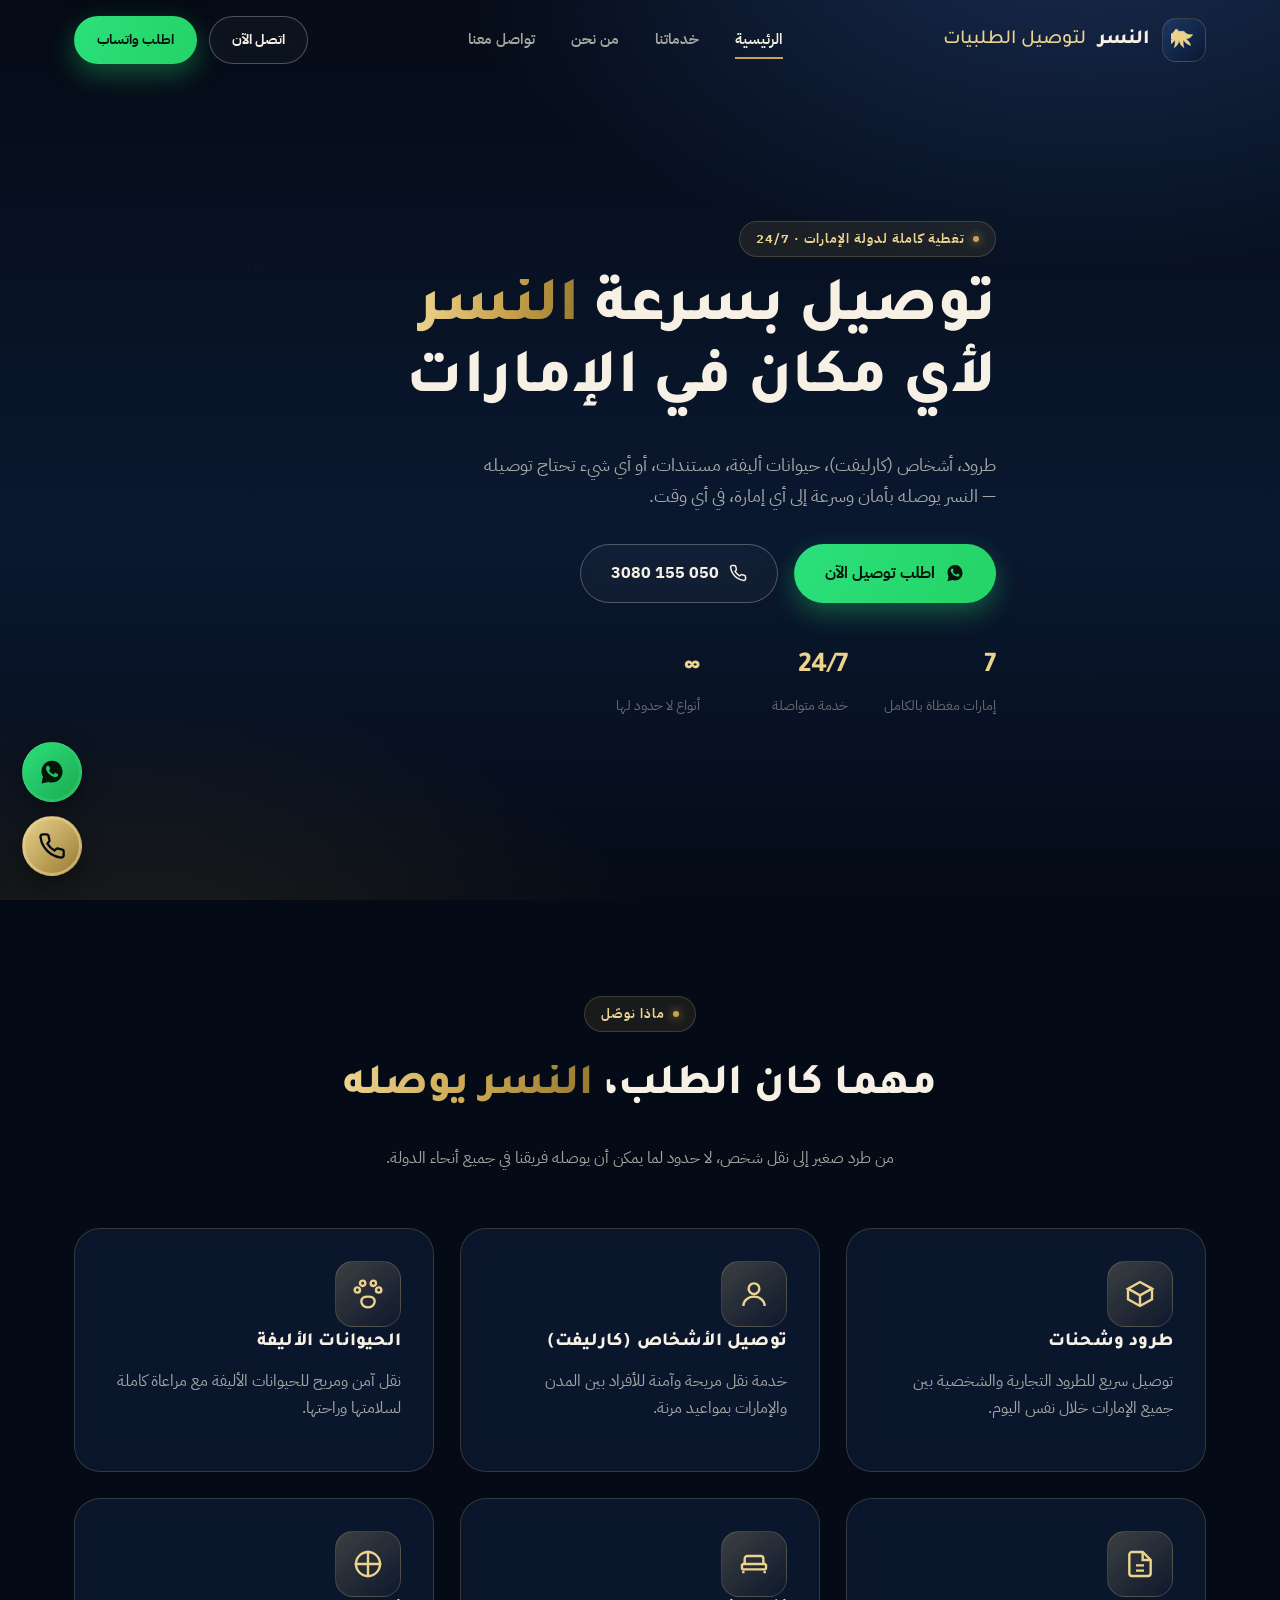
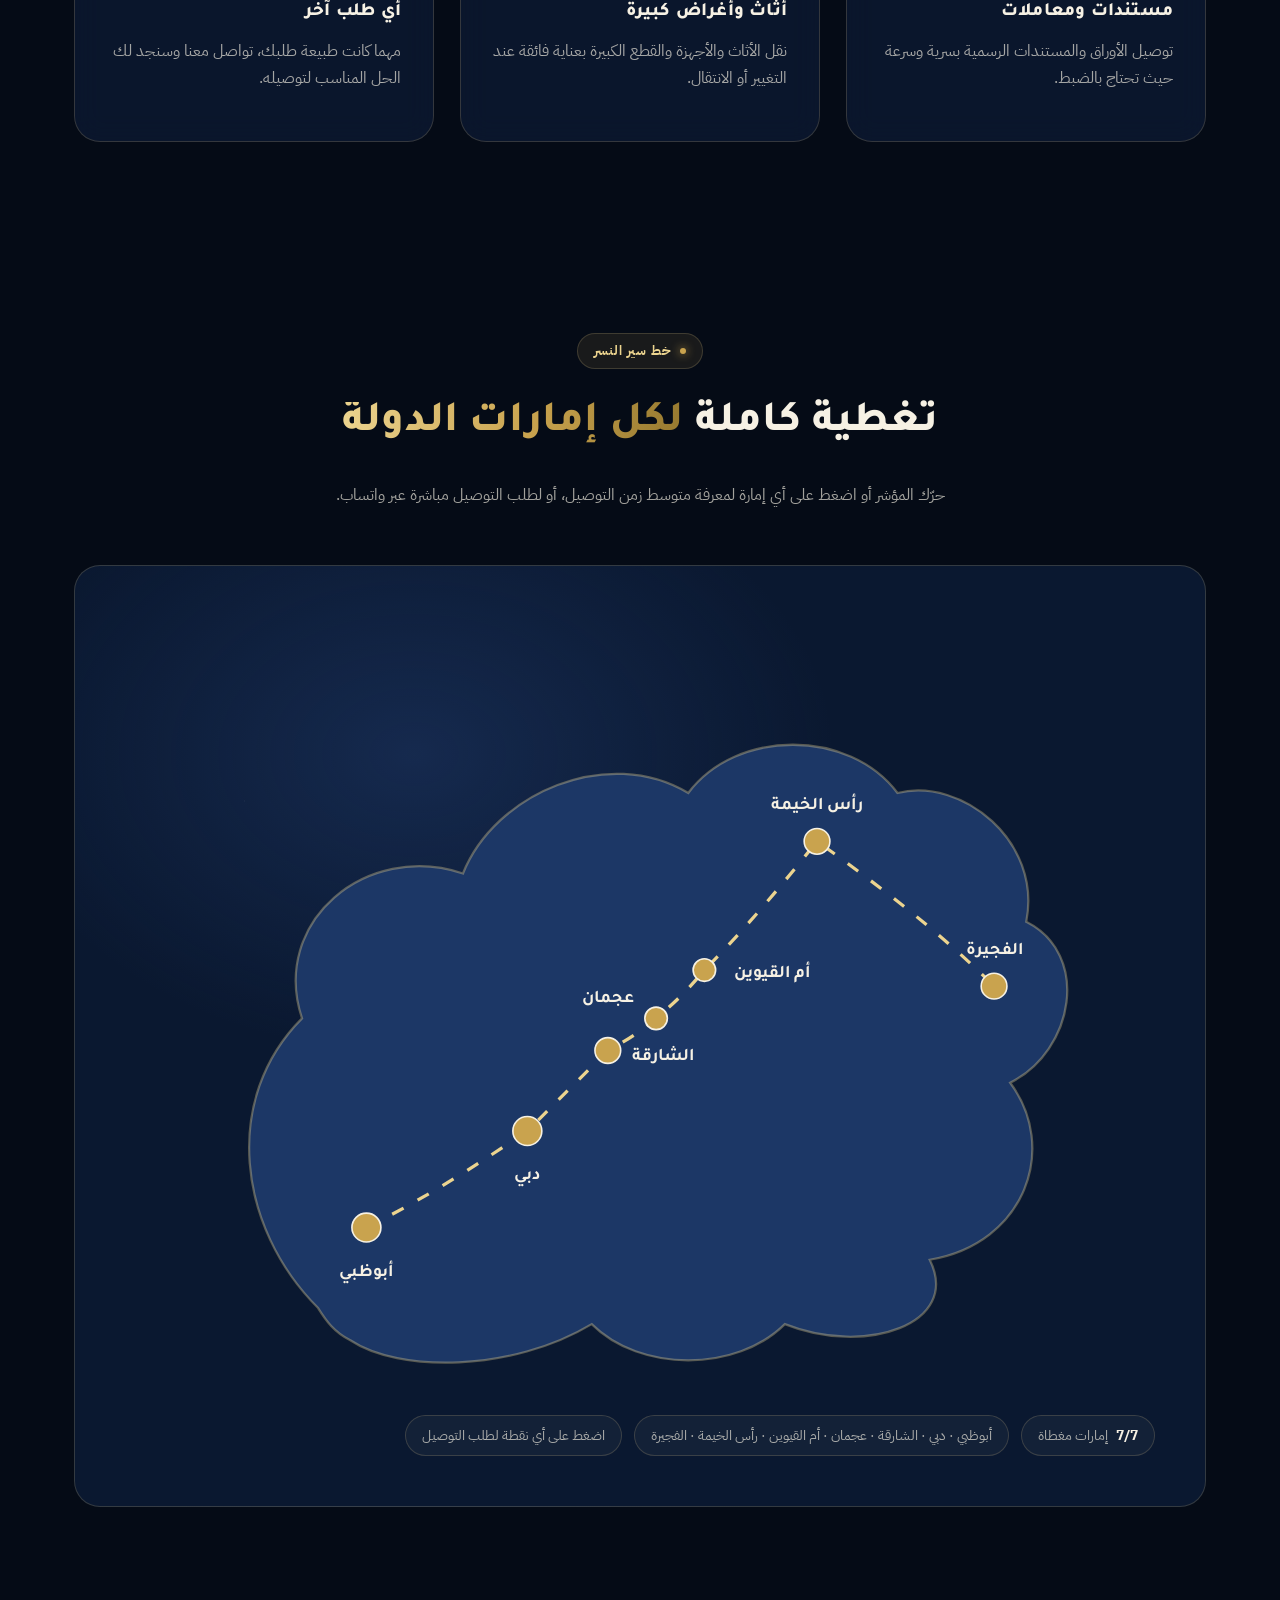
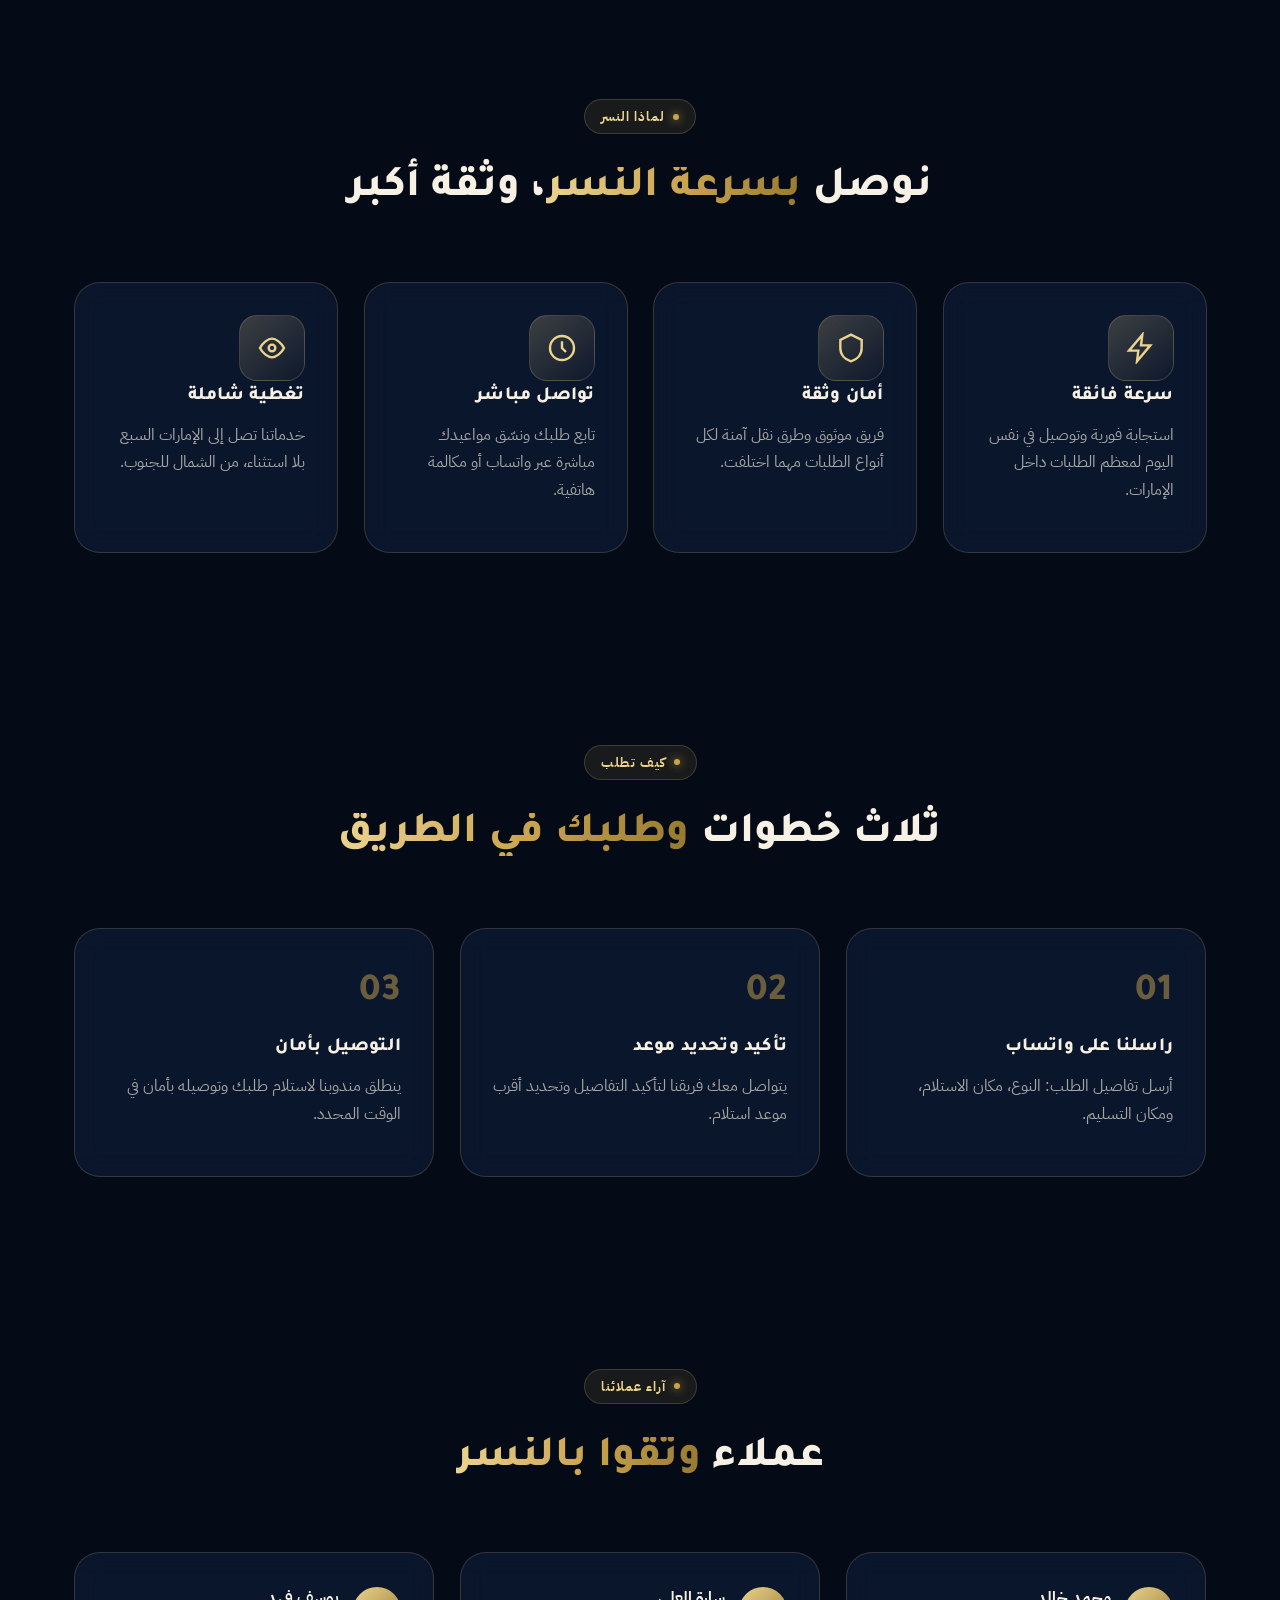
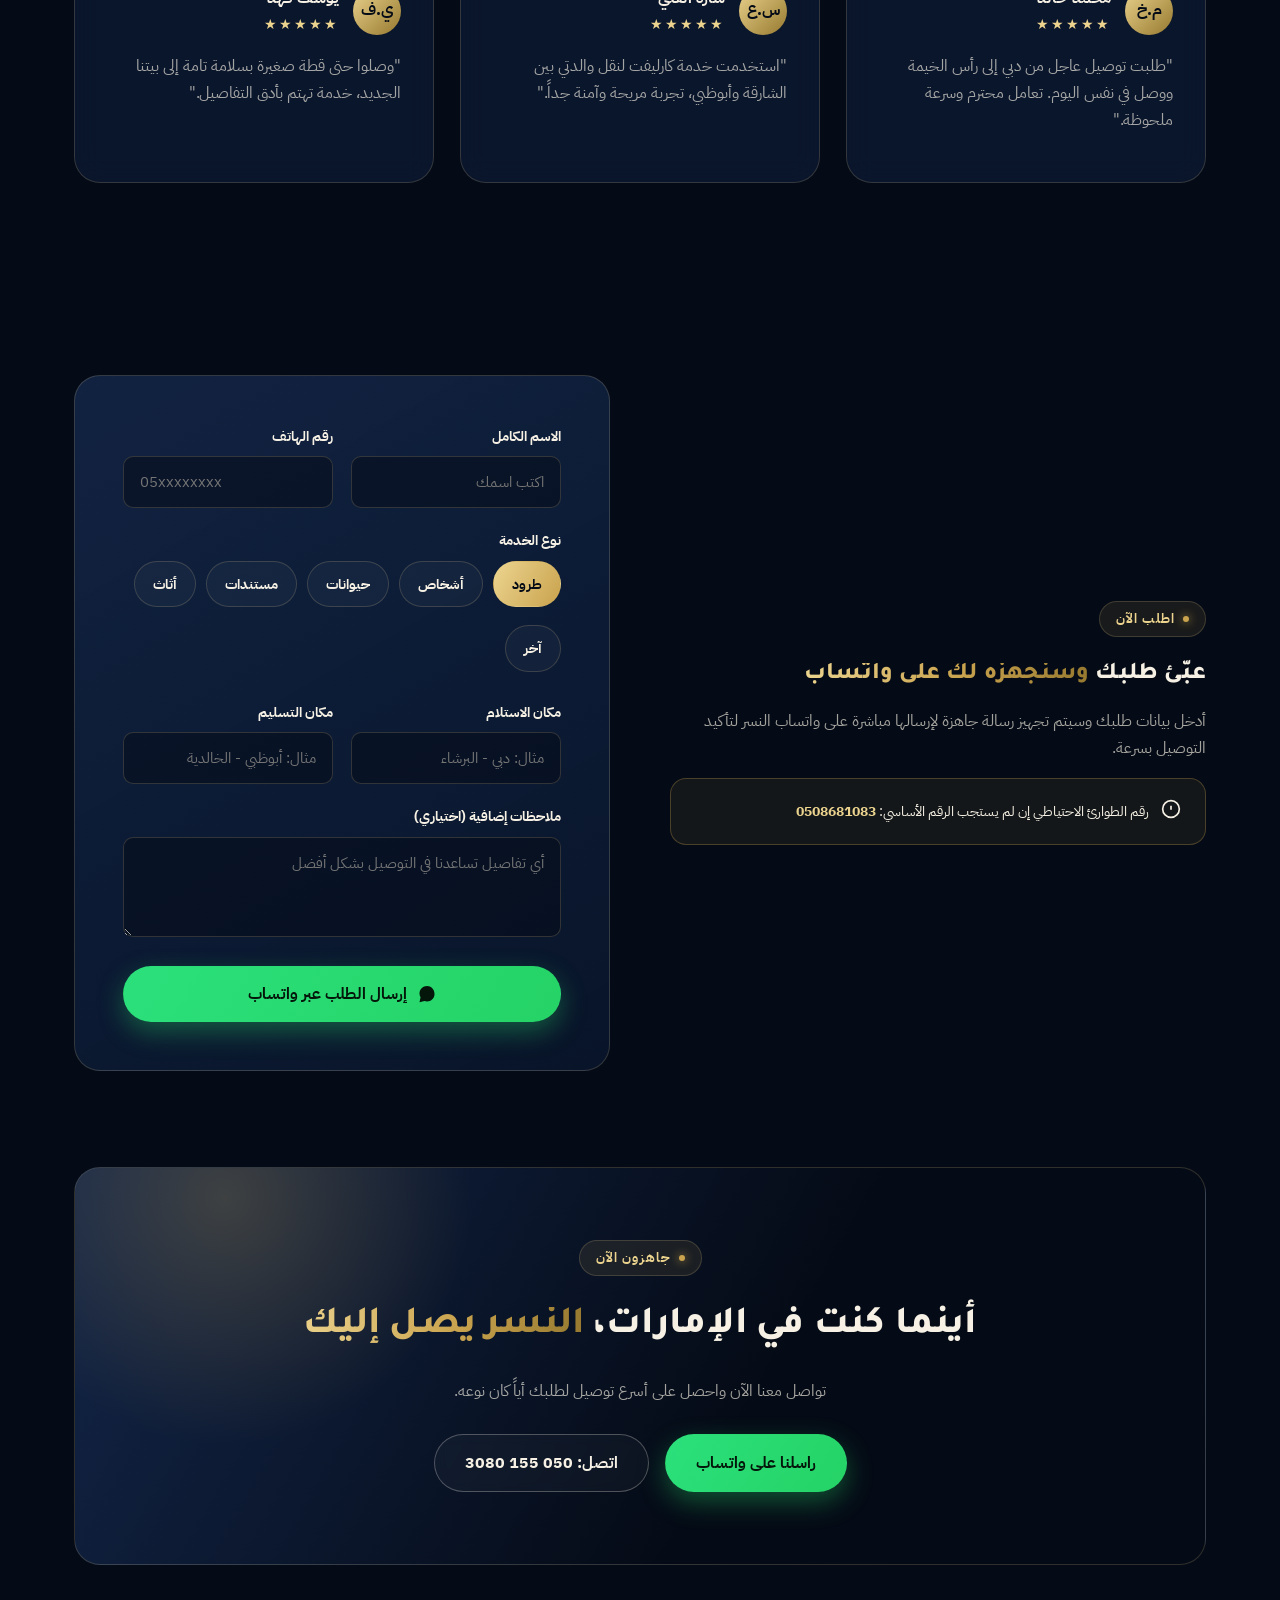
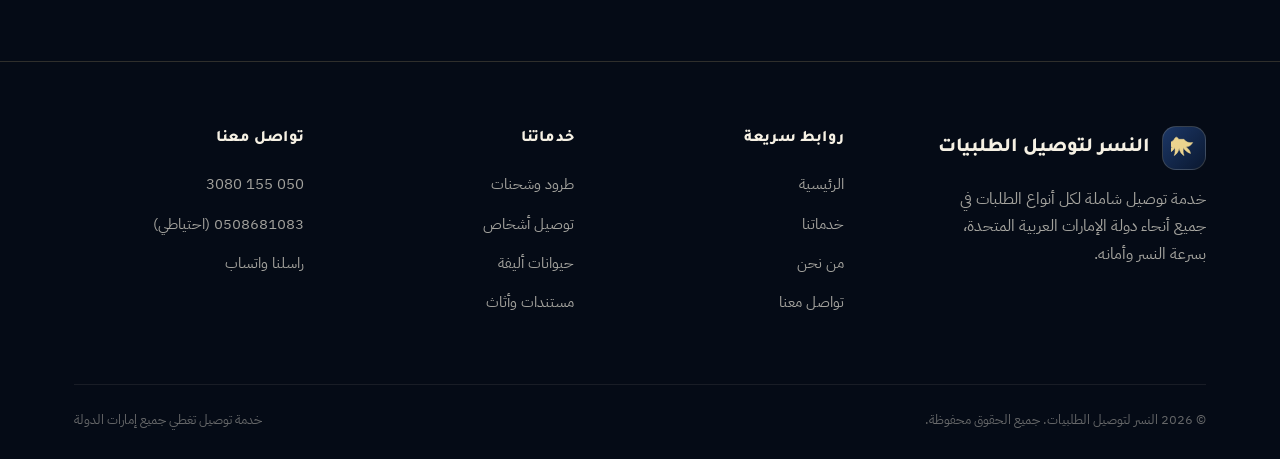
==== index.html @ 075ccb28 "asd" ====
<!doctype html>
<html lang="ar" dir="rtl">
  <head>
    <meta charset="UTF-8" />
    <meta name="viewport" content="width=device-width, initial-scale=1.0" />
    <title>النسر لتوصيل الطلبيات | توصيل سريع في جميع أنحاء الإمارات</title>
    <link rel="icon" type="image/png" href="/images/logo.png" />
    <meta
      name="description"
      content="النسر لتوصيل الطلبيات — خدمة كارليفت وتوصيل طرود وأشخاص وحيوانات في جميع أنحاء دولة الإمارات العربية المتحدة، على مدار الساعة."
    />
    <link rel="preconnect" href="https://fonts.googleapis.com" />
    <link
      href="https://fonts.googleapis.com/css2?family=Tajawal:wght@400;500;700;800;900&family=IBM+Plex+Sans+Arabic:wght@400;500;600;700&display=swap"
      rel="stylesheet"
    />
    <link rel="stylesheet" href="style.css" />
  </head>
  <body>
    <!-- ============ HEADER ============ -->
    <header class="site-header">
      <div class="container nav-inner">
        <a href="index.html" class="brand">
          <span class="brand-mark">
            <svg viewBox="0 0 48 48" fill="none">
              <path
                d="M24 8c3 5 9 7 16 6-3 6-9 8-13 8 4 2 8 6 9 12-6-2-11-6-13-11-1 5-1 10 1 15-5-3-8-8-9-14-1 6-4 11-9 14 2-5 2-10 1-15-2 5-7 9-13 11 1-6 5-10 9-12-4 0-10-2-13-8 7 1 13-1 16-6 1-2 2-4 4-4s3 2 4 4Z"
                fill="url(#eg)"
                stroke="#ecd48f"
                stroke-width="1"
              />
              <defs>
                <linearGradient id="eg" x1="0" y1="0" x2="48" y2="48">
                  <stop offset="0" stop-color="#ecd48f" />
                  <stop offset="1" stop-color="#96792f" />
                </linearGradient>
              </defs>
            </svg>
          </span>
          النسر
          <span style="color: var(--gold-300); font-weight: 500"
            >لتوصيل الطلبيات</span
          >
        </a>
        <nav class="nav-links">
          <a href="index.html" class="active">الرئيسية</a>
          <a href="services.html">خدماتنا</a>
          <a href="about.html">من نحن</a>
          <a href="contact.html">تواصل معنا</a>
        </nav>
        <div class="nav-cta">
          <a class="btn btn-outline" href="tel:0501553080">اتصل الآن</a>
          <a
            class="btn btn-whatsapp"
            href="#"
            onclick="
              NESR_openWhatsApp(
                NESR_PRIMARY_PHONE,
                'مرحباً، أريد طلب خدمة توصيل من النسر.',
              );
              return false;
            "
            >اطلب واتساب</a
          >
        </div>
        <button class="burger" aria-label="القائمة">
          <span></span><span></span><span></span>
        </button>
      </div>
    </header>

    <div class="mobile-menu">
      <a href="index.html">الرئيسية</a>
      <a href="services.html">خدماتنا</a>
      <a href="about.html">من نحن</a>
      <a href="contact.html">تواصل معنا</a>
      <a class="btn btn-gold" href="tel:0501553080">اتصل الآن: 050 155 3080</a>
    </div>

    <!-- ============ HERO ============ -->
    <section class="hero">
      <div class="container hero-grid">
        <div class="hero-copy">
          <span class="eyebrow">تغطية كاملة لدولة الإمارات · 24/7</span>
          <h1>
            توصيل بسرعة <span class="gold-text">النسر</span><br />لأي مكان في
            الإمارات
          </h1>
          <p class="lead">
            طرود، أشخاص (كارليفت)، حيوانات أليفة، مستندات، أو أي شيء تحتاج
            توصيله — النسر يوصله بأمان وسرعة إلى أي إمارة، في أي وقت.
          </p>
          <div class="hero-cta">
            <a
              class="btn btn-whatsapp"
              href="#"
              onclick="
                NESR_openWhatsApp(
                  NESR_PRIMARY_PHONE,
                  'مرحباً، أريد طلب توصيل من النسر.',
                );
                return false;
              "
            >
              <svg
                viewBox="0 0 32 32"
                width="20"
                height="20"
                fill="currentColor"
              >
                <path
                  d="M16.02 3C9.4 3 4 8.4 4 15.02c0 2.27.62 4.4 1.7 6.23L4 29l7.94-1.66a12 12 0 0 0 4.08.72c6.62 0 12.02-5.4 12.02-12.02C28.04 8.4 22.64 3 16.02 3zm7.05 17.02c-.3.85-1.72 1.63-2.38 1.72-.6.09-1.36.13-2.2-.14-.5-.16-1.15-.37-1.98-.72-3.48-1.5-5.75-5.01-5.93-5.24-.17-.24-1.4-1.87-1.4-3.57 0-1.7.9-2.53 1.21-2.87.3-.34.67-.42.9-.42.22 0 .45 0 .64.01.2.01.48-.08.75.57.3.7.99 2.42 1.08 2.6.09.17.15.38.03.61-.12.24-.18.38-.36.58-.17.2-.37.45-.53.6-.17.17-.36.36-.15.7.2.34.9 1.5 1.95 2.44 1.34 1.2 2.47 1.57 2.82 1.75.34.17.54.15.74-.08.2-.24.85-.98 1.08-1.32.22-.34.44-.28.74-.17.3.11 1.9.9 2.23 1.06.32.17.54.25.62.38.08.15.08.83-.22 1.68z"
                />
              </svg>
              اطلب توصيل الآن
            </a>
            <a class="btn btn-outline" href="tel:0501553080">
              <svg
                viewBox="0 0 24 24"
                width="18"
                height="18"
                fill="none"
                stroke="currentColor"
                stroke-width="2"
              >
                <path
                  d="M22 16.92v3a2 2 0 0 1-2.18 2 19.79 19.79 0 0 1-8.63-3.07 19.5 19.5 0 0 1-6-6 19.79 19.79 0 0 1-3.07-8.67A2 2 0 0 1 4.11 2h3a2 2 0 0 1 2 1.72c.12.9.33 1.79.63 2.65a2 2 0 0 1-.45 2.11L8.09 9.91a16 16 0 0 0 6 6l1.43-1.2a2 2 0 0 1 2.11-.45c.86.3 1.75.51 2.65.63A2 2 0 0 1 22 16.92z"
                />
              </svg>
              050 155 3080
            </a>
          </div>
          <div class="hero-stats">
            <div class="hero-stat">
              <b>7</b><span>إمارات مغطاة بالكامل</span>
            </div>
            <div class="hero-stat"><b>24/7</b><span>خدمة متواصلة</span></div>
            <div class="hero-stat"><b>∞</b><span>أنواع لا حدود لها</span></div>
          </div>
        </div>
      </div>
    </section>

    <!-- ============ WHAT WE DELIVER ============ -->
    <section class="section">
      <div class="container">
        <div class="section-head center reveal">
          <span class="eyebrow">ماذا نوصّل</span>
          <h2>مهما كان الطلب، <span class="gold-text">النسر يوصله</span></h2>
          <p>
            من طرد صغير إلى نقل شخص، لا حدود لما يمكن أن يوصله فريقنا في جميع
            أنحاء الدولة.
          </p>
        </div>
        <div class="grid grid-3">
          <div class="tilt-card reveal">
            <div class="icon-badge">
              <svg
                viewBox="0 0 24 24"
                fill="none"
                stroke="currentColor"
                stroke-width="1.8"
              >
                <path d="M21 8l-9-5-9 5 9 5 9-5Z" />
                <path d="M3 8v8l9 5 9-5V8" />
                <path d="M12 13v8" />
              </svg>
            </div>
            <h3>طرود وشحنات</h3>
            <p>
              توصيل سريع للطرود التجارية والشخصية بين جميع الإمارات خلال نفس
              اليوم.
            </p>
          </div>
          <div class="tilt-card reveal">
            <div class="icon-badge">
              <svg
                viewBox="0 0 24 24"
                fill="none"
                stroke="currentColor"
                stroke-width="1.8"
              >
                <circle cx="12" cy="8" r="4" />
                <path d="M4 21c0-4 3.5-7 8-7s8 3 8 7" />
              </svg>
            </div>
            <h3>توصيل الأشخاص (كارليفت)</h3>
            <p>
              خدمة نقل مريحة وآمنة للأفراد بين المدن والإمارات بمواعيد مرنة.
            </p>
          </div>
          <div class="tilt-card reveal">
            <div class="icon-badge">
              <svg
                viewBox="0 0 24 24"
                fill="none"
                stroke="currentColor"
                stroke-width="1.8"
              >
                <path d="M8 6a2 2 0 1 1 0-4 2 2 0 0 1 0 4Z" />
                <path d="M16 6a2 2 0 1 1 0-4 2 2 0 0 1 0 4Z" />
                <path d="M4 11a2 2 0 1 1 0-4 2 2 0 0 1 0 4Z" />
                <path d="M20 11a2 2 0 1 1 0-4 2 2 0 0 1 0 4Z" />
                <path
                  d="M12 22c-3 0-5-2-5-4.5S9 14 12 14s5 1 5 3.5S15 22 12 22Z"
                />
              </svg>
            </div>
            <h3>الحيوانات الأليفة</h3>
            <p>
              نقل آمن ومريح للحيوانات الأليفة مع مراعاة كاملة لسلامتها وراحتها.
            </p>
          </div>
          <div class="tilt-card reveal">
            <div class="icon-badge">
              <svg
                viewBox="0 0 24 24"
                fill="none"
                stroke="currentColor"
                stroke-width="1.8"
              >
                <path
                  d="M14 3H6a2 2 0 0 0-2 2v14a2 2 0 0 0 2 2h12a2 2 0 0 0 2-2V9l-6-6Z"
                />
                <path d="M14 3v6h6" />
                <path d="M9 13h6M9 17h6" />
              </svg>
            </div>
            <h3>مستندات ومعاملات</h3>
            <p>
              توصيل الأوراق والمستندات الرسمية بسرية وسرعة حيث تحتاج بالضبط.
            </p>
          </div>
          <div class="tilt-card reveal">
            <div class="icon-badge">
              <svg
                viewBox="0 0 24 24"
                fill="none"
                stroke="currentColor"
                stroke-width="1.8"
              >
                <path
                  d="M3 12h18M5 12V8a2 2 0 0 1 2-2h10a2 2 0 0 1 2 2v4M4 17v2M20 17v2"
                />
                <path d="M3 12v3a1 1 0 0 0 1 1h16a1 1 0 0 0 1-1v-3" />
              </svg>
            </div>
            <h3>أثاث وأغراض كبيرة</h3>
            <p>
              نقل الأثاث والأجهزة والقطع الكبيرة بعناية فائقة عند التغيير أو
              الانتقال.
            </p>
          </div>
          <div class="tilt-card reveal">
            <div class="icon-badge">
              <svg
                viewBox="0 0 24 24"
                fill="none"
                stroke="currentColor"
                stroke-width="1.8"
              >
                <path d="M12 2v20M2 12h20" />
                <circle cx="12" cy="12" r="9" />
              </svg>
            </div>
            <h3>أي طلب آخر</h3>
            <p>
              مهما كانت طبيعة طلبك، تواصل معنا وسنجد لك الحل المناسب لتوصيله.
            </p>
          </div>
        </div>
      </div>
    </section>

    <!-- ============ MAP ============ -->
    <section class="section">
      <div class="container">
        <div class="section-head center reveal">
          <span class="eyebrow">خط سير النسر</span>
          <h2>تغطية كاملة <span class="gold-text">لكل إمارات الدولة</span></h2>
          <p>
            حرّك المؤشر أو اضغط على أي إمارة لمعرفة متوسط زمن التوصيل، أو لطلب
            التوصيل مباشرة عبر واتساب.
          </p>
        </div>
        <div class="map-wrap reveal">
          <div class="map-tooltip"></div>
          <svg
            class="uae-map"
            viewBox="0 0 640 480"
            xmlns="http://www.w3.org/2000/svg"
          >
            <path
              class="landmass"
              d="M120,430 C70,380 60,300 110,250 C90,190 150,140 210,160 C230,110 300,80 350,110 C380,70 450,70 480,110 C520,100 570,140 560,190 C600,210 590,270 550,290 C580,330 560,390 500,400 C520,440 460,460 410,440 C380,470 320,470 290,440 C240,470 170,470 140,450 C130,445 125,438 120,430 Z"
            />
            <path
              class="route"
              d="M150,380 C190,360 220,340 250,320 C270,300 285,285 300,270 C315,262 320,258 330,250 C342,240 350,232 360,220 C385,195 410,165 430,140 C465,165 505,195 540,230"
            />

            <g
              class="node"
              data-name="أبوظبي"
              data-time="نفس اليوم"
              transform="translate(150,380)"
            >
              <circle class="pulse" r="10" />
              <circle class="dot" r="9" />
              <text x="0" y="30" text-anchor="middle">أبوظبي</text>
            </g>
            <g
              class="node"
              data-name="دبي"
              data-time="2-4 ساعات"
              transform="translate(250,320)"
            >
              <circle class="pulse" r="10" />
              <circle class="dot" r="9" />
              <text x="0" y="30" text-anchor="middle">دبي</text>
            </g>
            <g
              class="node"
              data-name="الشارقة"
              data-time="2-4 ساعات"
              transform="translate(300,270)"
            >
              <circle class="pulse" r="9" />
              <circle class="dot" r="8" />
              <text x="34" y="6" text-anchor="middle">الشارقة</text>
            </g>
            <g
              class="node"
              data-name="عجمان"
              data-time="2-4 ساعات"
              transform="translate(330,250)"
            >
              <circle class="pulse" r="8" />
              <circle class="dot" r="7" />
              <text x="-30" y="-10" text-anchor="middle">عجمان</text>
            </g>
            <g
              class="node"
              data-name="أم القيوين"
              data-time="3-5 ساعات"
              transform="translate(360,220)"
            >
              <circle class="pulse" r="8" />
              <circle class="dot" r="7" />
              <text x="42" y="4" text-anchor="middle">أم القيوين</text>
            </g>
            <g
              class="node"
              data-name="رأس الخيمة"
              data-time="3-5 ساعات"
              transform="translate(430,140)"
            >
              <circle class="pulse" r="9" />
              <circle class="dot" r="8" />
              <text x="0" y="-20" text-anchor="middle">رأس الخيمة</text>
            </g>
            <g
              class="node"
              data-name="الفجيرة"
              data-time="3-5 ساعات"
              transform="translate(540,230)"
            >
              <circle class="pulse" r="9" />
              <circle class="dot" r="8" />
              <text x="0" y="-20" text-anchor="middle">الفجيرة</text>
            </g>
          </svg>
          <div class="map-legend">
            <span class="legend-pill"><b>7/7</b> إمارات مغطاة</span>
            <span class="legend-pill"
              >أبوظبي · دبي · الشارقة · عجمان · أم القيوين · رأس الخيمة ·
              الفجيرة</span
            >
            <span class="legend-pill">اضغط على أي نقطة لطلب التوصيل</span>
          </div>
        </div>
      </div>
    </section>

    <!-- ============ WHY US ============ -->
    <section class="section">
      <div class="container">
        <div class="section-head center reveal">
          <span class="eyebrow">لماذا النسر</span>
          <h2>نوصل <span class="gold-text">بسرعة النسر</span>، وثقة أكبر</h2>
        </div>
        <div class="grid grid-4">
          <div class="tilt-card reveal">
            <div class="icon-badge">
              <svg
                viewBox="0 0 24 24"
                fill="none"
                stroke="currentColor"
                stroke-width="1.8"
              >
                <path d="M13 2 3 14h7l-1 8 10-12h-7l1-8Z" />
              </svg>
            </div>
            <h3>سرعة فائقة</h3>
            <p>
              استجابة فورية وتوصيل في نفس اليوم لمعظم الطلبات داخل الإمارات.
            </p>
          </div>
          <div class="tilt-card reveal">
            <div class="icon-badge">
              <svg
                viewBox="0 0 24 24"
                fill="none"
                stroke="currentColor"
                stroke-width="1.8"
              >
                <path
                  d="M12 2 4 6v6c0 5 3.4 8.7 8 10 4.6-1.3 8-5 8-10V6l-8-4Z"
                />
              </svg>
            </div>
            <h3>أمان وثقة</h3>
            <p>فريق موثوق وطرق نقل آمنة لكل أنواع الطلبات مهما اختلفت.</p>
          </div>
          <div class="tilt-card reveal">
            <div class="icon-badge">
              <svg
                viewBox="0 0 24 24"
                fill="none"
                stroke="currentColor"
                stroke-width="1.8"
              >
                <circle cx="12" cy="12" r="9" />
                <path d="M12 7v5l3 3" />
              </svg>
            </div>
            <h3>تواصل مباشر</h3>
            <p>تابع طلبك ونسّق مواعيدك مباشرة عبر واتساب أو مكالمة هاتفية.</p>
          </div>
          <div class="tilt-card reveal">
            <div class="icon-badge">
              <svg
                viewBox="0 0 24 24"
                fill="none"
                stroke="currentColor"
                stroke-width="1.8"
              >
                <path d="M3 12c2-4 6-7 9-7s7 3 9 7c-2 4-6 7-9 7s-7-3-9-7Z" />
                <circle cx="12" cy="12" r="2.5" />
              </svg>
            </div>
            <h3>تغطية شاملة</h3>
            <p>خدماتنا تصل إلى الإمارات السبع بلا استثناء، من الشمال للجنوب.</p>
          </div>
        </div>
      </div>
    </section>

    <!-- ============ HOW IT WORKS ============ -->
    <section class="section">
      <div class="container">
        <div class="section-head center reveal">
          <span class="eyebrow">كيف تطلب</span>
          <h2>ثلاث خطوات <span class="gold-text">وطلبك في الطريق</span></h2>
        </div>
        <div class="grid grid-3 steps">
          <div class="tilt-card step-card reveal">
            <div class="step-num">01</div>
            <h3>راسلنا على واتساب</h3>
            <p>أرسل تفاصيل الطلب: النوع، مكان الاستلام، ومكان التسليم.</p>
          </div>
          <div class="tilt-card step-card reveal">
            <div class="step-num">02</div>
            <h3>تأكيد وتحديد موعد</h3>
            <p>يتواصل معك فريقنا لتأكيد التفاصيل وتحديد أقرب موعد استلام.</p>
          </div>
          <div class="tilt-card step-card reveal">
            <div class="step-num">03</div>
            <h3>التوصيل بأمان</h3>
            <p>ينطلق مندوبنا لاستلام طلبك وتوصيله بأمان في الوقت المحدد.</p>
          </div>
        </div>
      </div>
    </section>

    <!-- ============ TESTIMONIALS ============ -->
    <section class="section">
      <div class="container">
        <div class="section-head center reveal">
          <span class="eyebrow">آراء عملائنا</span>
          <h2>عملاء <span class="gold-text">وثقوا بالنسر</span></h2>
        </div>
        <div class="grid grid-3">
          <div class="tilt-card testi-card reveal">
            <div class="testi-head">
              <div class="testi-avatar">م.خ</div>
              <div>
                <b>محمد خالد</b>
                <div class="stars">★★★★★</div>
              </div>
            </div>
            <p>
              "طلبت توصيل عاجل من دبي إلى رأس الخيمة ووصل في نفس اليوم. تعامل
              محترم وسرعة ملحوظة."
            </p>
          </div>
          <div class="tilt-card testi-card reveal">
            <div class="testi-head">
              <div class="testi-avatar">س.ع</div>
              <div>
                <b>سارة العلي</b>
                <div class="stars">★★★★★</div>
              </div>
            </div>
            <p>
              "استخدمت خدمة كارليفت لنقل والدتي بين الشارقة وأبوظبي، تجربة مريحة
              وآمنة جداً."
            </p>
          </div>
          <div class="tilt-card testi-card reveal">
            <div class="testi-head">
              <div class="testi-avatar">ي.ف</div>
              <div>
                <b>يوسف فهد</b>
                <div class="stars">★★★★★</div>
              </div>
            </div>
            <p>
              "وصلوا حتى قطة صغيرة بسلامة تامة إلى بيتنا الجديد، خدمة تهتم بأدق
              التفاصيل."
            </p>
          </div>
        </div>
      </div>
    </section>

    <!-- ============ ORDER FORM ============ -->
    <section class="section" id="order">
      <div class="container">
        <div class="grid grid-2" style="align-items: center; gap: 60px">
          <div class="reveal">
            <span class="eyebrow">اطلب الآن</span>
            <h2>
              عبّئ طلبك <span class="gold-text">وسنجهزه لك على واتساب</span>
            </h2>
            <p>
              أدخل بيانات طلبك وسيتم تجهيز رسالة جاهزة لإرسالها مباشرة على
              واتساب النسر لتأكيد التوصيل بسرعة.
            </p>
            <div class="note-box">
              <svg
                width="20"
                height="20"
                viewBox="0 0 24 24"
                fill="none"
                stroke="currentColor"
                stroke-width="2"
                style="flex-shrink: 0"
              >
                <circle cx="12" cy="12" r="10" />
                <path d="M12 8v5M12 16h.01" />
              </svg>
              <span
                >رقم الطوارئ الاحتياطي إن لم يستجب الرقم الأساسي:
                <b style="color: var(--gold-300)">0508681083</b></span
              >
            </div>
          </div>
          <form class="form-panel reveal" id="orderForm">
            <div class="field-row">
              <div class="field">
                <label for="name">الاسم الكامل</label>
                <input
                  type="text"
                  id="name"
                  name="name"
                  placeholder="اكتب اسمك"
                  required
                />
              </div>
              <div class="field">
                <label for="phone">رقم الهاتف</label>
                <input
                  type="tel"
                  id="phone"
                  name="phone"
                  placeholder="05xxxxxxxx"
                  required
                />
              </div>
            </div>
            <div class="field">
              <label>نوع الخدمة</label>
              <div class="chip-group">
                <label class="chip"
                  ><input
                    type="radio"
                    name="service"
                    value="طرود وشحنات"
                    checked
                  />طرود</label
                >
                <label class="chip"
                  ><input
                    type="radio"
                    name="service"
                    value="توصيل أشخاص (كارليفت)"
                  />أشخاص</label
                >
                <label class="chip"
                  ><input
                    type="radio"
                    name="service"
                    value="حيوانات أليفة"
                  />حيوانات</label
                >
                <label class="chip"
                  ><input
                    type="radio"
                    name="service"
                    value="مستندات"
                  />مستندات</label
                >
                <label class="chip"
                  ><input type="radio" name="service" value="أثاث" />أثاث</label
                >
                <label class="chip"
                  ><input
                    type="radio"
                    name="service"
                    value="طلب آخر"
                  />آخر</label
                >
              </div>
            </div>
            <div class="field-row">
              <div class="field">
                <label for="from">مكان الاستلام</label>
                <input
                  type="text"
                  id="from"
                  name="from"
                  placeholder="مثال: دبي - البرشاء"
                  required
                />
              </div>
              <div class="field">
                <label for="to">مكان التسليم</label>
                <input
                  type="text"
                  id="to"
                  name="to"
                  placeholder="مثال: أبوظبي - الخالدية"
                  required
                />
              </div>
            </div>
            <div class="field">
              <label for="notes">ملاحظات إضافية (اختياري)</label>
              <textarea
                id="notes"
                name="notes"
                placeholder="أي تفاصيل تساعدنا في التوصيل بشكل أفضل"
              ></textarea>
            </div>
            <button type="submit" class="btn btn-whatsapp btn-block">
              <svg
                viewBox="0 0 32 32"
                width="20"
                height="20"
                fill="currentColor"
              >
                <path
                  d="M16.02 3C9.4 3 4 8.4 4 15.02c0 2.27.62 4.4 1.7 6.23L4 29l7.94-1.66a12 12 0 0 0 4.08.72c6.62 0 12.02-5.4 12.02-12.02C28.04 8.4 22.64 3 16.02 3z"
                />
              </svg>
              إرسال الطلب عبر واتساب
            </button>
          </form>
        </div>
      </div>
    </section>

    <!-- ============ CTA BANNER ============ -->
    <section class="section" style="padding-top: 0">
      <div class="container">
        <div class="cta-banner reveal">
          <span class="eyebrow">جاهزون الآن</span>
          <h2>
            أينما كنت في الإمارات، <span class="gold-text">النسر يصل إليك</span>
          </h2>
          <p style="max-width: 520px; margin-inline: auto">
            تواصل معنا الآن واحصل على أسرع توصيل لطلبك أياً كان نوعه.
          </p>
          <div class="cta-actions">
            <a
              class="btn btn-whatsapp"
              href="#"
              onclick="
                NESR_openWhatsApp(
                  NESR_PRIMARY_PHONE,
                  'مرحباً، أريد طلب توصيل من النسر.',
                );
                return false;
              "
              >راسلنا على واتساب</a
            >
            <a class="btn btn-outline" href="tel:0501553080"
              >اتصل: 050 155 3080</a
            >
          </div>
        </div>
      </div>
    </section>

    <!-- ============ FOOTER ============ -->
    <footer class="site-footer">
      <div class="container">
        <div class="footer-grid">
          <div>
            <div class="brand" style="margin-bottom: 16px">
              <span class="brand-mark">
                <svg viewBox="0 0 48 48" fill="none">
                  <path
                    d="M24 8c3 5 9 7 16 6-3 6-9 8-13 8 4 2 8 6 9 12-6-2-11-6-13-11-1 5-1 10 1 15-5-3-8-8-9-14-1 6-4 11-9 14 2-5 2-10 1-15-2 5-7 9-13 11 1-6 5-10 9-12-4 0-10-2-13-8 7 1 13-1 16-6 1-2 2-4 4-4s3 2 4 4Z"
                    fill="url(#egf)"
                    stroke="#ecd48f"
                    stroke-width="1"
                  />
                  <defs>
                    <linearGradient id="egf" x1="0" y1="0" x2="48" y2="48">
                      <stop offset="0" stop-color="#ecd48f" />
                      <stop offset="1" stop-color="#96792f" />
                    </linearGradient>
                  </defs>
                </svg>
              </span>
              النسر لتوصيل الطلبيات
            </div>
            <p style="max-width: 280px">
              خدمة توصيل شاملة لكل أنواع الطلبات في جميع أنحاء دولة الإمارات
              العربية المتحدة، بسرعة النسر وأمانه.
            </p>
          </div>
          <div>
            <h4>روابط سريعة</h4>
            <ul>
              <li><a href="index.html">الرئيسية</a></li>
              <li><a href="services.html">خدماتنا</a></li>
              <li><a href="about.html">من نحن</a></li>
              <li><a href="contact.html">تواصل معنا</a></li>
            </ul>
          </div>
          <div>
            <h4>خدماتنا</h4>
            <ul>
              <li><a href="services.html">طرود وشحنات</a></li>
              <li><a href="services.html">توصيل أشخاص</a></li>
              <li><a href="services.html">حيوانات أليفة</a></li>
              <li><a href="services.html">مستندات وأثاث</a></li>
            </ul>
          </div>
          <div>
            <h4>تواصل معنا</h4>
            <ul>
              <li><a href="tel:0501553080">050 155 3080</a></li>
              <li><a href="tel:0508681083">0508681083 (احتياطي)</a></li>
              <li>
                <a
                  href="#"
                  onclick="
                    NESR_openWhatsApp(
                      NESR_PRIMARY_PHONE,
                      'مرحباً، أريد الاستفسار عن خدمات النسر.',
                    );
                    return false;
                  "
                  >راسلنا واتساب</a
                >
              </li>
            </ul>
          </div>
        </div>
        <div class="footer-bottom">
          <span
            >© <span id="year"></span> النسر لتوصيل الطلبيات. جميع الحقوق
            محفوظة.</span
          >
          <span>خدمة توصيل تغطي جميع إمارات الدولة</span>
        </div>
      </div>
    </footer>

    <!-- ============ FLOATING BUTTONS ============ -->
    <div class="fab-stack">
      <a
        class="fab fab-whatsapp"
        href="#"
        onclick="
          NESR_openWhatsApp(
            NESR_PRIMARY_PHONE,
            'مرحباً، أريد طلب توصيل من النسر.',
          );
          return false;
        "
        aria-label="تواصل عبر واتساب"
      >
        <span class="fab-ping"></span>
        <svg viewBox="0 0 32 32" fill="#04150a">
          <path
            d="M16.02 3C9.4 3 4 8.4 4 15.02c0 2.27.62 4.4 1.7 6.23L4 29l7.94-1.66a12 12 0 0 0 4.08.72c6.62 0 12.02-5.4 12.02-12.02C28.04 8.4 22.64 3 16.02 3zm7.05 17.02c-.3.85-1.72 1.63-2.38 1.72-.6.09-1.36.13-2.2-.14-.5-.16-1.15-.37-1.98-.72-3.48-1.5-5.75-5.01-5.93-5.24-.17-.24-1.4-1.87-1.4-3.57 0-1.7.9-2.53 1.21-2.87.3-.34.67-.42.9-.42.22 0 .45 0 .64.01.2.01.48-.08.75.57.3.7.99 2.42 1.08 2.6.09.17.15.38.03.61-.12.24-.18.38-.36.58-.17.2-.37.45-.53.6-.17.17-.36.36-.15.7.2.34.9 1.5 1.95 2.44 1.34 1.2 2.47 1.57 2.82 1.75.34.17.54.15.74-.08.2-.24.85-.98 1.08-1.32.22-.34.44-.28.74-.17.3.11 1.9.9 2.23 1.06.32.17.54.25.62.38.08.15.08.83-.22 1.68z"
          />
        </svg>
        <span class="fab-label">راسلنا واتساب</span>
      </a>
      <a class="fab fab-call" href="tel:0501553080" aria-label="اتصل بنا">
        <span class="fab-ping"></span>
        <svg viewBox="0 0 24 24" fill="none" stroke="#050b16" stroke-width="2">
          <path
            d="M22 16.92v3a2 2 0 0 1-2.18 2 19.79 19.79 0 0 1-8.63-3.07 19.5 19.5 0 0 1-6-6 19.79 19.79 0 0 1-3.07-8.67A2 2 0 0 1 4.11 2h3a2 2 0 0 1 2 1.72c.12.9.33 1.79.63 2.65a2 2 0 0 1-.45 2.11L8.09 9.91a16 16 0 0 0 6 6l1.43-1.2a2 2 0 0 1 2.11-.45c.86.3 1.75.51 2.65.63A2 2 0 0 1 22 16.92z"
          />
        </svg>
        <span class="fab-label">اتصل: 050 155 3080</span>
      </a>
    </div>

    <script src="script.js"></script>
  </body>
</html>
---- style.css ----
/* =========================================================
   النسر لتوصيل الطلبيات — Design Tokens
   ========================================================= */
:root{
  --navy-950:#050b16;
  --navy-900:#0a1830;
  --navy-800:#122548;
  --navy-700:#1c3766;
  --navy-600:#2a4a86;
  --gold-300:#ecd48f;
  --gold-500:#c9a34e;
  --gold-700:#96792f;
  --cream-100:#f6f1e4;
  --cream-200:#e9e0c9;
  --ink:#f6f1e4;
  --ink-muted:rgba(246,241,228,.66);
  --ink-faint:rgba(246,241,228,.4);
  --whatsapp:#25D366;
  --whatsapp-dark:#1da851;
  --glass-bg:rgba(18,37,72,.45);
  --glass-border:rgba(236,212,143,.18);
  --radius-lg:26px;
  --radius-md:16px;
  --radius-sm:10px;
  --shadow-gold:0 10px 30px rgba(201,163,78,.25);
  --shadow-deep:0 20px 60px rgba(3,7,16,.55);
  --ease:cubic-bezier(.22,1,.36,1);
}

*,*::before,*::after{box-sizing:border-box;}
html{scroll-behavior:smooth;}
body{
  margin:0;
  direction:rtl;
  text-align:right;
  background:var(--navy-950);
  color:var(--ink);
  font-family:'IBM Plex Sans Arabic','Tajawal',sans-serif;
  line-height:1.7;
  overflow-x:hidden;
  -webkit-font-smoothing:antialiased;
}
h1,h2,h3,h4{
  font-family:'Tajawal','IBM Plex Sans Arabic',sans-serif;
  margin:0 0 .5em;
  font-weight:800;
  letter-spacing:.2px;
}
p{margin:0 0 1em;color:var(--ink-muted);}
a{color:inherit;text-decoration:none;}
img,svg{max-width:100%;display:block;}
ul{margin:0;padding:0;list-style:none;}
button{font-family:inherit;cursor:pointer;}
:focus-visible{outline:2px solid var(--gold-300);outline-offset:3px;}

.container{
  width:100%;
  max-width:1180px;
  margin:0 auto;
  padding:0 24px;
}
.eyebrow{
  display:inline-flex;
  align-items:center;
  gap:8px;
  font-size:.8rem;
  font-weight:700;
  color:var(--gold-300);
  letter-spacing:1px;
  background:rgba(201,163,78,.1);
  border:1px solid var(--glass-border);
  padding:6px 16px;
  border-radius:999px;
  margin-bottom:18px;
}
.eyebrow::before{content:"";width:6px;height:6px;border-radius:50%;background:var(--gold-500);box-shadow:0 0 10px var(--gold-500);}

.section{padding:96px 0;position:relative;}
.section-head{max-width:640px;margin:0 0 56px;}
.section-head.center{margin-inline:auto;text-align:center;}
.section-head h2{font-size:clamp(1.9rem,3.6vw,2.7rem);color:var(--cream-100);}
.gold-text{
  background:linear-gradient(95deg,var(--gold-300),var(--gold-500) 55%,var(--gold-700));
  -webkit-background-clip:text;background-clip:text;color:transparent;
}

/* ---------- Buttons ---------- */
.btn{
  display:inline-flex;align-items:center;justify-content:center;gap:10px;
  padding:15px 30px;border-radius:999px;font-weight:700;font-size:.98rem;
  border:1px solid transparent;transition:transform .35s var(--ease),box-shadow .35s var(--ease),background .35s;
  white-space:nowrap;
}
.btn:active{transform:scale(.97);}
.btn-gold{
  background:linear-gradient(120deg,var(--gold-300),var(--gold-500));
  color:var(--navy-950);
  box-shadow:var(--shadow-gold);
}
.btn-gold:hover{transform:translateY(-3px);box-shadow:0 16px 36px rgba(201,163,78,.38);}
.btn-outline{
  background:rgba(246,241,228,.03);
  color:var(--cream-100);
  border-color:rgba(246,241,228,.28);
  backdrop-filter:blur(6px);
}
.btn-outline:hover{border-color:var(--gold-300);color:var(--gold-300);transform:translateY(-3px);}
.btn-whatsapp{
  background:linear-gradient(120deg,#2be07b,var(--whatsapp));
  color:#04150a;box-shadow:0 10px 26px rgba(37,211,102,.35);
}
.btn-whatsapp:hover{transform:translateY(-3px);}
.btn-block{width:100%;}

/* ---------- Nav ---------- */
.site-header{
  position:fixed;inset:0 0 auto 0;z-index:200;
  padding:16px 0;
  transition:background .4s,box-shadow .4s,padding .4s;
}
.site-header.scrolled{
  background:rgba(5,11,22,.78);
  backdrop-filter:blur(14px);
  box-shadow:0 8px 30px rgba(0,0,0,.35);
  padding:10px 0;
}
.nav-inner{display:flex;align-items:center;justify-content:space-between;gap:20px;}
.brand{display:flex;align-items:center;gap:12px;font-family:'Tajawal',sans-serif;font-weight:800;font-size:1.25rem;color:var(--cream-100);}
.brand-mark{
  width:44px;height:44px;border-radius:14px;
  background:linear-gradient(135deg,var(--navy-700),var(--navy-900));
  border:1px solid var(--glass-border);
  display:flex;align-items:center;justify-content:center;
  transform-style:preserve-3d;
  transition:transform .4s var(--ease);
}
.brand:hover .brand-mark{transform:rotateY(20deg) rotateX(-8deg);}
.brand-mark svg{width:26px;height:26px;}
.nav-links{display:flex;align-items:center;gap:36px;}
.nav-links a{
  font-size:.95rem;font-weight:600;color:var(--ink-muted);position:relative;padding:6px 0;
  transition:color .3s;
}
.nav-links a::after{
  content:"";position:absolute;bottom:0;right:0;left:auto;width:0;height:2px;background:var(--gold-500);
  transition:width .3s var(--ease);
}
.nav-links a:hover,.nav-links a.active{color:var(--cream-100);}
.nav-links a:hover::after,.nav-links a.active::after{width:100%;}
.nav-cta{display:flex;align-items:center;gap:12px;}
.nav-cta .btn{padding:11px 22px;font-size:.88rem;}
.burger{
  display:none;width:44px;height:44px;border-radius:12px;border:1px solid var(--glass-border);
  background:rgba(246,241,228,.04);align-items:center;justify-content:center;flex-direction:column;gap:5px;
}
.burger span{width:20px;height:2px;background:var(--cream-100);border-radius:2px;transition:all .3s;}
.burger.open span:nth-child(1){transform:translateY(7px) rotate(45deg);}
.burger.open span:nth-child(2){opacity:0;}
.burger.open span:nth-child(3){transform:translateY(-7px) rotate(-45deg);}
.mobile-menu{
  display:none;position:fixed;inset:0;z-index:190;
  background:rgba(5,11,22,.97);backdrop-filter:blur(10px);
  flex-direction:column;align-items:center;justify-content:center;gap:28px;
  opacity:0;visibility:hidden;transition:opacity .35s,visibility .35s;
}
.mobile-menu.show{opacity:1;visibility:visible;}
.mobile-menu a{font-size:1.3rem;font-weight:700;color:var(--cream-100);}
.mobile-menu .btn{margin-top:10px;}

@media (max-width:920px){
  .nav-links,.nav-cta{display:none;}
  .burger{display:flex;}
  .mobile-menu{display:flex;}
}

/* ---------- Hero ---------- */
.hero{
  position:relative;min-height:100vh;display:flex;align-items:center;
  padding-top:120px;padding-bottom:80px;
  background:
    radial-gradient(1100px 600px at 85% -10%, rgba(42,74,134,.55), transparent 60%),
    radial-gradient(900px 500px at 10% 110%, rgba(150,121,47,.18), transparent 60%),
    linear-gradient(180deg,var(--navy-950),var(--navy-900) 60%,var(--navy-950));
  overflow:hidden;
}
.hero::before{
  content:"";position:absolute;inset:0;opacity:.5;
  background-image:radial-gradient(1.5px 1.5px at 20% 30%, rgba(246,241,228,.5) 0, transparent 60%),
    radial-gradient(1.5px 1.5px at 70% 20%, rgba(246,241,228,.4) 0, transparent 60%),
    radial-gradient(1px 1px at 45% 60%, rgba(246,241,228,.35) 0, transparent 60%),
    radial-gradient(1.5px 1.5px at 85% 75%, rgba(246,241,228,.4) 0, transparent 60%),
    radial-gradient(1px 1px at 10% 80%, rgba(246,241,228,.3) 0, transparent 60%);
  pointer-events:none;
}
.hero-grid{
  position:relative;z-index:2;display:block;max-width:760px;
}
.hero-copy h1{font-size:clamp(2.5rem,5vw,3.9rem);color:var(--cream-100);line-height:1.15;}
.hero-copy p.lead{font-size:1.15rem;max-width:520px;}
.hero-cta{display:flex;flex-wrap:wrap;gap:16px;margin:32px 0 40px;}
.hero-stats{display:flex;gap:28px;flex-wrap:wrap;}
.hero-stat{min-width:120px;}
.hero-stat b{display:block;font-size:1.8rem;font-family:'Tajawal',sans-serif;color:var(--gold-300);}
.hero-stat span{font-size:.85rem;color:var(--ink-faint);}

/* 3D rotating emblem */
.hero-emblem-wrap{
  perspective:1100px;display:flex;align-items:center;justify-content:center;
}
.hero-emblem{
  width:min(360px,80vw);aspect-ratio:1;position:relative;transform-style:preserve-3d;
  transition:transform .15s ease-out;
  animation:float 6s ease-in-out infinite;
}
@keyframes float{0%,100%{translate:0 0;}50%{translate:0 -16px;}}
.emblem-ring{
  position:absolute;inset:0;border-radius:50%;
  border:1px solid var(--glass-border);
  background:
    conic-gradient(from 220deg, rgba(236,212,143,.28), rgba(236,212,143,0) 30%, rgba(236,212,143,.28) 60%, rgba(236,212,143,0) 90%);
  transform:translateZ(-10px);
}
.emblem-core{
  position:absolute;inset:8%;border-radius:50%;
  background:radial-gradient(circle at 35% 30%,var(--navy-600),var(--navy-900) 70%);
  border:1px solid var(--glass-border);
  box-shadow:var(--shadow-deep), inset 0 0 60px rgba(201,163,78,.12);
  display:flex;align-items:center;justify-content:center;
  transform:translateZ(30px);
}
.emblem-core svg{width:58%;height:58%;transform:translateZ(20px);}

/* ---------- Glass cards & 3D tilt ---------- */
.tilt-card{
  --rx:0deg;--ry:0deg;
  background:var(--glass-bg);
  border:1px solid var(--glass-border);
  border-radius:var(--radius-lg);
  padding:32px;
  backdrop-filter:blur(14px);
  transform:perspective(900px) rotateX(var(--rx)) rotateY(var(--ry));
  transition:transform .25s var(--ease),box-shadow .25s,border-color .25s;
  will-change:transform;
}
.tilt-card:hover{border-color:rgba(236,212,143,.4);box-shadow:var(--shadow-deep);}

/* Grid */
.grid{display:grid;gap:26px;}
.grid-3{grid-template-columns:repeat(3,1fr);}
.grid-4{grid-template-columns:repeat(4,1fr);}
.grid-2{grid-template-columns:repeat(2,1fr);}
@media(max-width:960px){.grid-3,.grid-4{grid-template-columns:repeat(2,1fr);}}
@media(max-width:640px){.grid-2,.grid-3,.grid-4{grid-template-columns:1fr;}}

/* Flip cards (services) */
.flip-card{perspective:1400px;height:300px;}
.flip-inner{
  position:relative;width:100%;height:100%;transform-style:preserve-3d;
  transition:transform .7s var(--ease);
}
.flip-card:hover .flip-inner,.flip-card.flipped .flip-inner{transform:rotateY(180deg);}
.flip-face{
  position:absolute;inset:0;border-radius:var(--radius-lg);backface-visibility:hidden;
  padding:30px;display:flex;flex-direction:column;
  border:1px solid var(--glass-border);
}
.flip-front{
  background:var(--glass-bg);backdrop-filter:blur(14px);
  align-items:center;text-align:center;justify-content:center;gap:16px;
}
.flip-back{
  background:linear-gradient(150deg,var(--navy-700),var(--navy-900));
  transform:rotateY(180deg);justify-content:space-between;
}
.icon-badge{
  width:66px;height:66px;border-radius:18px;flex-shrink:0;
  background:linear-gradient(140deg,rgba(236,212,143,.22),rgba(236,212,143,.02));
  border:1px solid var(--glass-border);
  display:flex;align-items:center;justify-content:center;
}
.icon-badge svg{width:32px;height:32px;stroke:var(--gold-300);}

/* ---------- Map ---------- */
.map-wrap{
  position:relative;border-radius:var(--radius-lg);
  border:1px solid var(--glass-border);
  background:radial-gradient(700px 500px at 30% 20%, rgba(42,74,134,.35), transparent 60%), var(--navy-900);
  padding:min(6vw,50px);
  overflow:hidden;
}
.map-wrap::before{
  content:"";position:absolute;inset:0;opacity:.5;pointer-events:none;
  background-image:radial-gradient(1px 1px at 15% 25%, rgba(246,241,228,.4) 0, transparent 60%),
    radial-gradient(1px 1px at 80% 15%, rgba(246,241,228,.3) 0, transparent 60%),
    radial-gradient(1px 1px at 60% 85%, rgba(246,241,228,.3) 0, transparent 60%);
}
.uae-map{position:relative;z-index:2;width:100%;height:auto;}
.uae-map .landmass{fill:var(--navy-700);stroke:rgba(236,212,143,.35);stroke-width:1.4;}
.uae-map .route{
  fill:none;stroke:var(--gold-300);stroke-width:2;stroke-dasharray:8 10;
  animation:dash 26s linear infinite;
}
@keyframes dash{to{stroke-dashoffset:-1000;}}
.uae-map .node circle.dot{fill:var(--gold-500);stroke:var(--cream-100);stroke-width:1;transition:r .25s,fill .25s;}
.uae-map .node{cursor:pointer;}
.uae-map .node:hover circle.dot{fill:var(--gold-300);}
.uae-map .node circle.pulse{fill:none;stroke:var(--gold-300);stroke-width:1;opacity:0;transform-origin:center;}
.uae-map .node:hover circle.pulse{animation:pulse 1.1s ease-out infinite;}
@keyframes pulse{0%{opacity:.7;transform:scale(.4);}100%{opacity:0;transform:scale(2.6);}}
.uae-map .node text{fill:var(--cream-100);font-size:11px;font-family:'Tajawal',sans-serif;font-weight:700;}
.map-legend{display:flex;flex-wrap:wrap;gap:12px;margin-top:26px;position:relative;z-index:2;}
.legend-pill{
  display:flex;align-items:center;gap:8px;padding:8px 16px;border-radius:999px;
  background:rgba(246,241,228,.04);border:1px solid var(--glass-border);font-size:.85rem;color:var(--ink-muted);
}
.legend-pill b{color:var(--cream-100);}
.map-tooltip{
  position:absolute;z-index:5;background:var(--navy-800);border:1px solid var(--glass-border);
  border-radius:12px;padding:10px 16px;font-size:.82rem;color:var(--cream-100);
  box-shadow:var(--shadow-deep);pointer-events:none;opacity:0;transform:translateY(6px);
  transition:opacity .2s,transform .2s;white-space:nowrap;
}
.map-tooltip.show{opacity:1;transform:translateY(0);}
.map-tooltip b{color:var(--gold-300);}

/* ---------- Steps ---------- */
.steps{counter-reset:step;}
.step-card{position:relative;}
.step-num{
  font-family:'Tajawal',sans-serif;font-weight:800;font-size:2.4rem;color:var(--gold-500);opacity:.5;
  margin-bottom:6px;
}

/* ---------- Form ---------- */
.form-panel{
  background:linear-gradient(150deg,rgba(28,55,102,.55),rgba(10,24,48,.75));
  border:1px solid var(--glass-border);border-radius:var(--radius-lg);padding:clamp(24px,4vw,48px);
}
.field{margin-bottom:20px;}
.field label{display:block;font-size:.9rem;font-weight:700;color:var(--cream-100);margin-bottom:8px;}
.field input,.field select,.field textarea{
  width:100%;padding:14px 16px;border-radius:var(--radius-sm);
  background:rgba(5,11,22,.5);border:1px solid var(--glass-border);color:var(--cream-100);
  font-family:inherit;font-size:.95rem;transition:border-color .25s,background .25s;
}
.field input:focus,.field select:focus,.field textarea:focus{
  border-color:var(--gold-500);background:rgba(5,11,22,.75);outline:none;
}
.field textarea{resize:vertical;min-height:100px;}
.field-row{display:grid;grid-template-columns:1fr 1fr;gap:18px;}
@media(max-width:640px){.field-row{grid-template-columns:1fr;}}
.chip-group{display:flex;flex-wrap:wrap;gap:10px;}
.chip{
  padding:10px 18px;border-radius:999px;border:1px solid var(--glass-border);
  background:rgba(246,241,228,.03);font-size:.85rem;font-weight:600;color:var(--ink-muted);
  transition:all .25s;
}
.chip input{display:none;}
.chip:has(input:checked){background:linear-gradient(120deg,var(--gold-300),var(--gold-500));color:var(--navy-950);border-color:transparent;}

/* ---------- Testimonials ---------- */
.testi-card p{color:var(--ink-muted);font-size:1rem;}
.testi-head{display:flex;align-items:center;gap:14px;margin-bottom:16px;}
.testi-avatar{
  width:48px;height:48px;border-radius:50%;
  background:linear-gradient(135deg,var(--gold-300),var(--gold-700));
  display:flex;align-items:center;justify-content:center;font-weight:800;color:var(--navy-950);
}
.stars{color:var(--gold-300);letter-spacing:2px;font-size:.9rem;}

/* ---------- CTA banner ---------- */
.cta-banner{
  border-radius:var(--radius-lg);padding:clamp(40px,6vw,72px);
  background:linear-gradient(120deg,var(--navy-800),var(--navy-950) 60%);
  border:1px solid var(--glass-border);position:relative;overflow:hidden;
  text-align:center;
}
.cta-banner::before{
  content:"";position:absolute;width:500px;height:500px;border-radius:50%;
  background:radial-gradient(circle,rgba(201,163,78,.25),transparent 70%);
  top:-220px;left:-100px;
}
.cta-banner h2{color:var(--cream-100);font-size:clamp(1.7rem,3.4vw,2.4rem);}
.cta-actions{display:flex;justify-content:center;gap:16px;flex-wrap:wrap;margin-top:28px;position:relative;z-index:2;}

/* ---------- Footer ---------- */
.site-footer{background:var(--navy-950);border-top:1px solid var(--glass-border);padding:64px 0 28px;}
.footer-grid{display:grid;grid-template-columns:1.4fr 1fr 1fr 1fr;gap:40px;}
@media(max-width:820px){.footer-grid{grid-template-columns:1fr 1fr;}}
@media(max-width:520px){.footer-grid{grid-template-columns:1fr;}}
.footer-grid h4{color:var(--cream-100);font-size:1rem;margin-bottom:18px;}
.footer-grid ul li{margin-bottom:12px;}
.footer-grid ul li a{color:var(--ink-muted);font-size:.92rem;transition:color .25s;}
.footer-grid ul li a:hover{color:var(--gold-300);}
.footer-bottom{
  margin-top:56px;padding-top:24px;border-top:1px solid rgba(246,241,228,.08);
  display:flex;justify-content:space-between;flex-wrap:wrap;gap:12px;
  font-size:.82rem;color:var(--ink-faint);
}

/* ---------- Floating action buttons ---------- */
.fab-stack{
  position:fixed;bottom:24px;left:22px;z-index:300;
  display:flex;flex-direction:column;gap:14px;
}
.fab{
  width:60px;height:60px;border-radius:50%;
  display:flex;align-items:center;justify-content:center;
  box-shadow:0 10px 26px rgba(0,0,0,.4);
  border:1px solid rgba(255,255,255,.15);
  position:relative;transition:transform .3s var(--ease);
}
.fab:hover{transform:scale(1.08) translateY(-2px);}
.fab svg{width:28px;height:28px;}
.fab-whatsapp{background:linear-gradient(135deg,#2be07b,var(--whatsapp-dark));}
.fab-call{background:linear-gradient(135deg,var(--gold-300),var(--gold-700));}
.fab-ping{
  position:absolute;inset:0;border-radius:50%;border:2px solid rgba(37,211,102,.6);
  animation:pulse 2s ease-out infinite;
}
.fab-call .fab-ping{border-color:rgba(236,212,143,.6);animation-delay:.4s;}
.fab-label{
  position:absolute;right:calc(100% + 14px);top:50%;translate:0 -50%;
  background:var(--navy-800);color:var(--cream-100);padding:8px 14px;border-radius:10px;
  font-size:.82rem;white-space:nowrap;border:1px solid var(--glass-border);
  opacity:0;pointer-events:none;transition:opacity .25s,translate .25s;
}
.fab:hover .fab-label{opacity:1;translate:-6px -50%;}

/* ---------- Reveal on scroll ---------- */
.reveal{opacity:0;translate:0 24px;transition:opacity .7s var(--ease),translate .7s var(--ease);}
.reveal.in{opacity:1;translate:0 0;}

/* ---------- Misc / page hero (inner pages) ---------- */
.page-hero{
  padding:150px 0 70px;text-align:center;
  background:radial-gradient(900px 500px at 50% -20%, rgba(42,74,134,.5), transparent 60%), var(--navy-950);
  border-bottom:1px solid var(--glass-border);
}
.page-hero h1{font-size:clamp(2.1rem,4vw,3.2rem);color:var(--cream-100);}
.breadcrumb{color:var(--ink-faint);font-size:.85rem;margin-bottom:18px;}
.breadcrumb a:hover{color:var(--gold-300);}

.value-list{display:flex;flex-direction:column;gap:14px;}
.value-item{display:flex;gap:14px;align-items:flex-start;}
.value-dot{
  width:10px;height:10px;border-radius:50%;background:var(--gold-500);margin-top:8px;flex-shrink:0;
  box-shadow:0 0 10px var(--gold-500);
}

.coverage-list{display:grid;grid-template-columns:repeat(2,1fr);gap:14px;}
@media(max-width:640px){.coverage-list{grid-template-columns:1fr;}}
.coverage-item{
  display:flex;justify-content:space-between;align-items:center;
  padding:16px 20px;border-radius:var(--radius-md);
  background:var(--glass-bg);border:1px solid var(--glass-border);
}
.coverage-item b{color:var(--cream-100);}
.coverage-item span{font-size:.8rem;color:var(--gold-300);}

.note-box{
  border-radius:var(--radius-md);padding:20px 24px;background:rgba(201,163,78,.08);
  border:1px solid rgba(201,163,78,.3);font-size:.9rem;color:var(--cream-100);
  display:flex;gap:12px;align-items:flex-start;
}
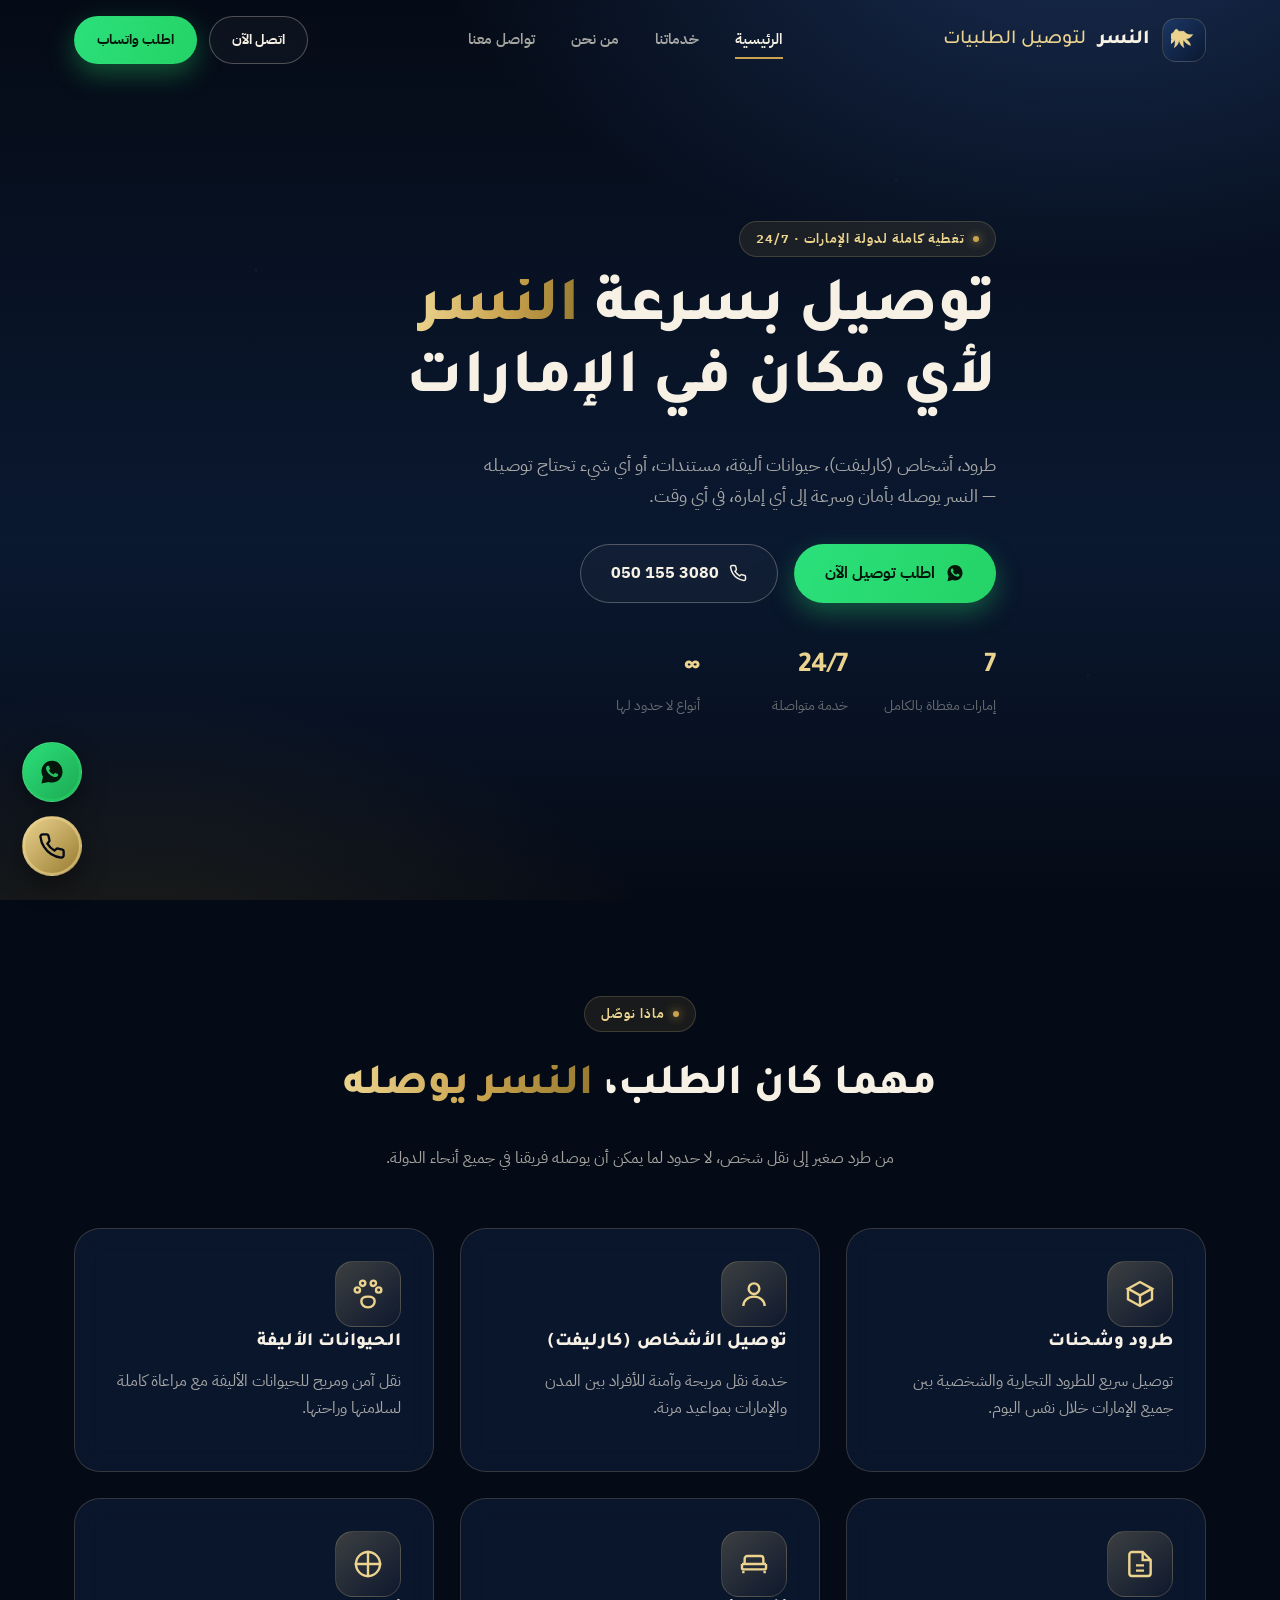
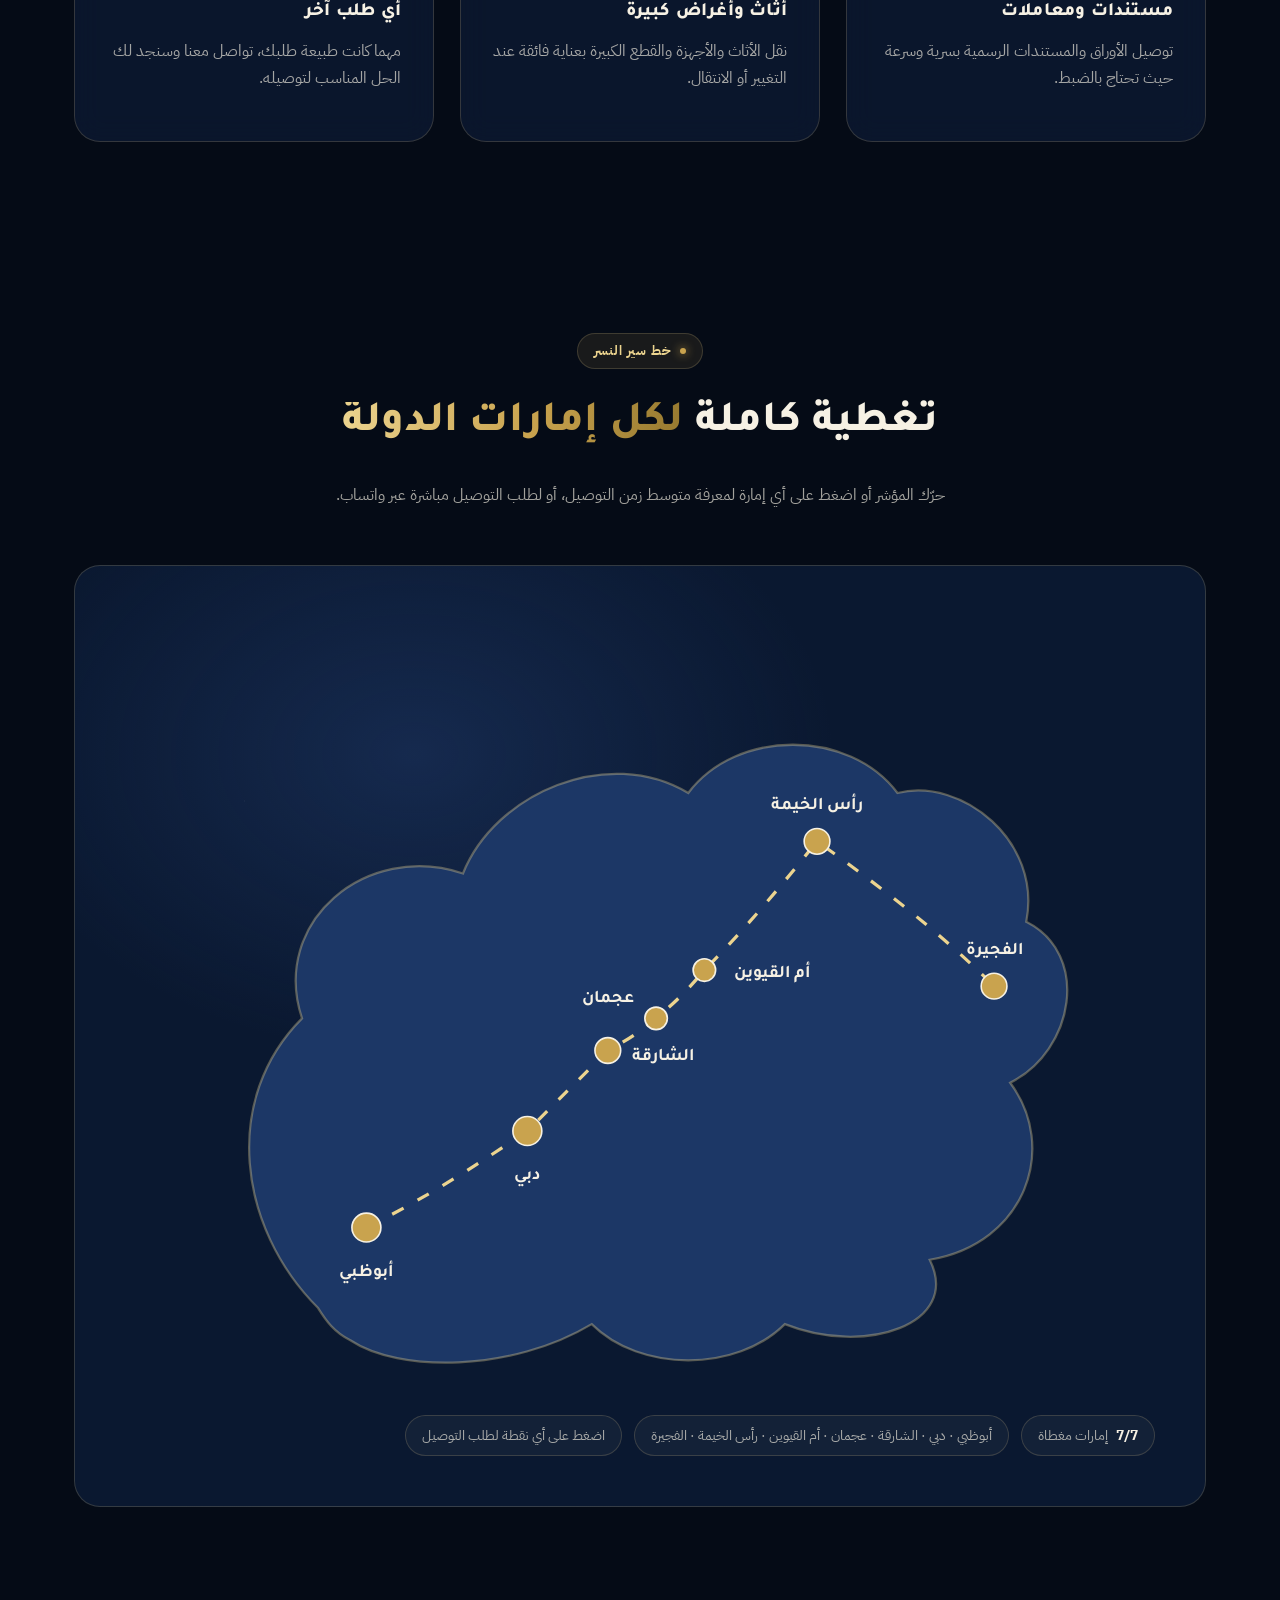
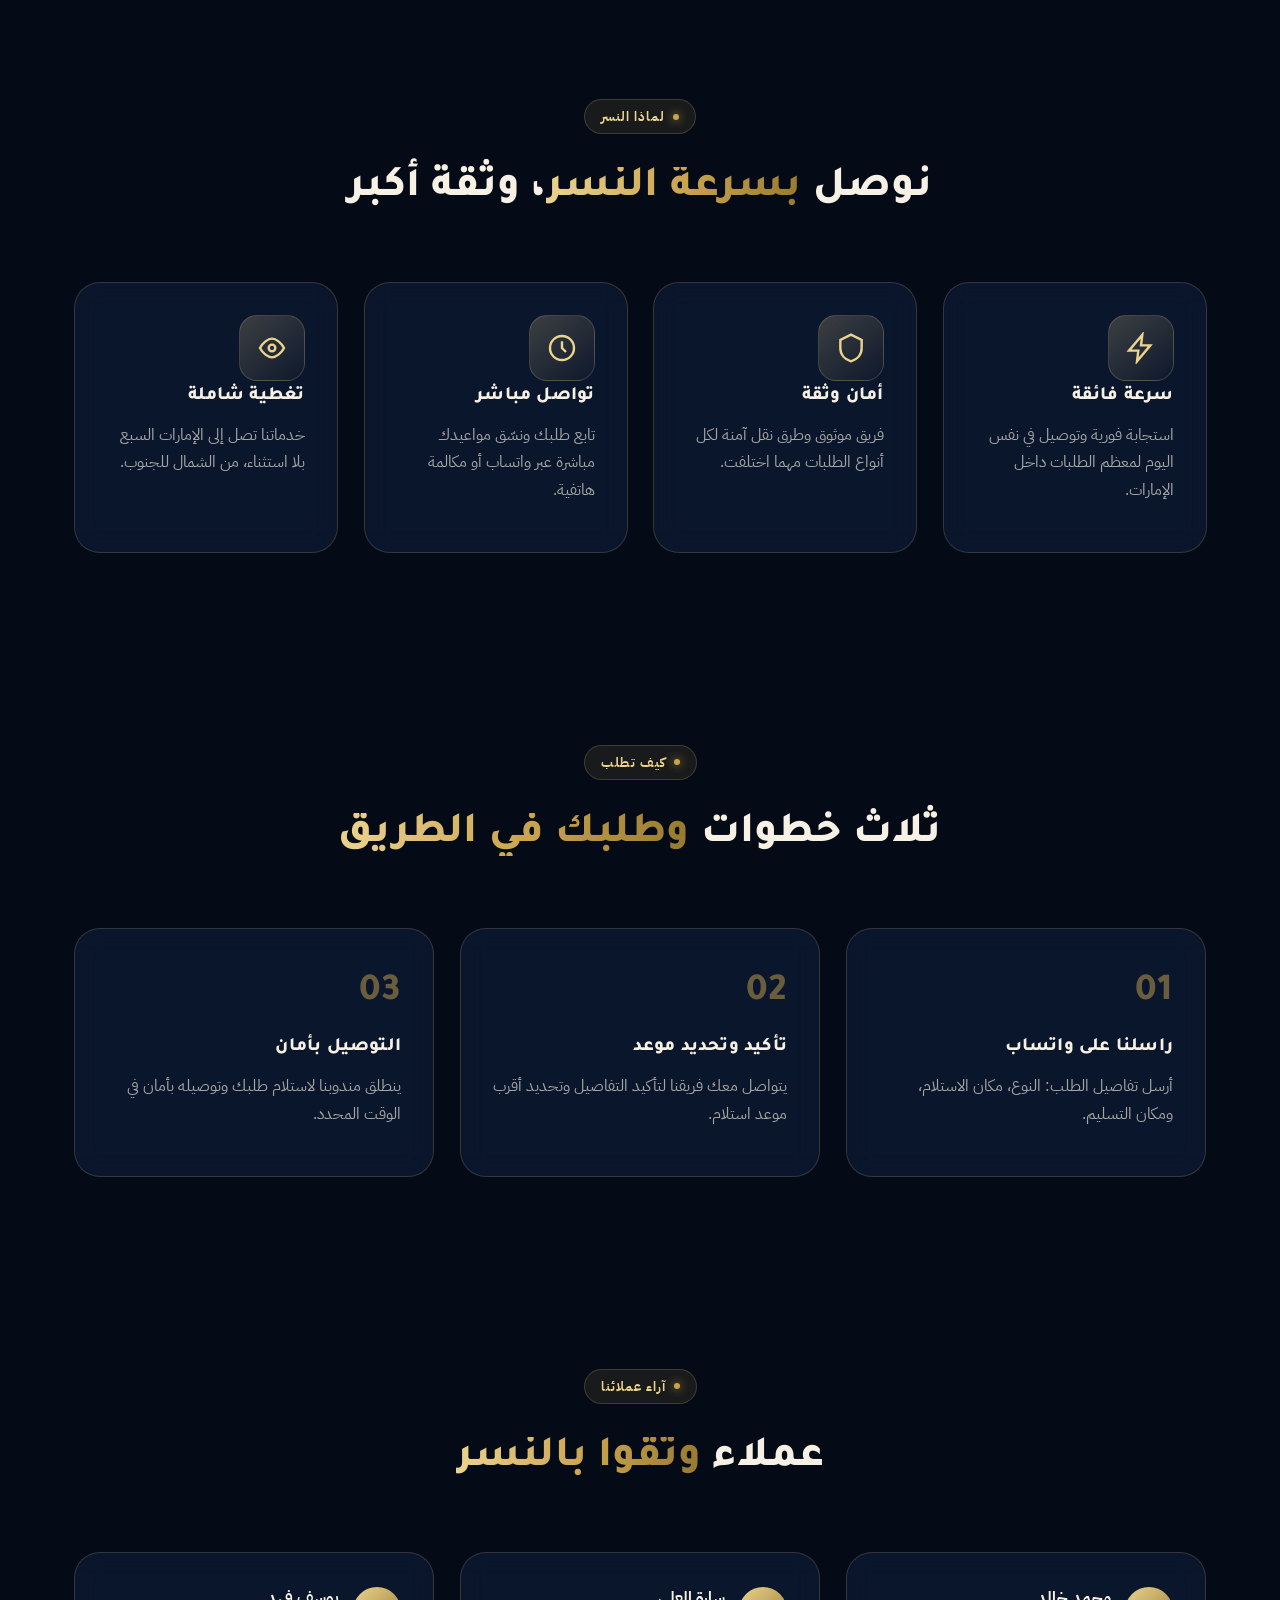
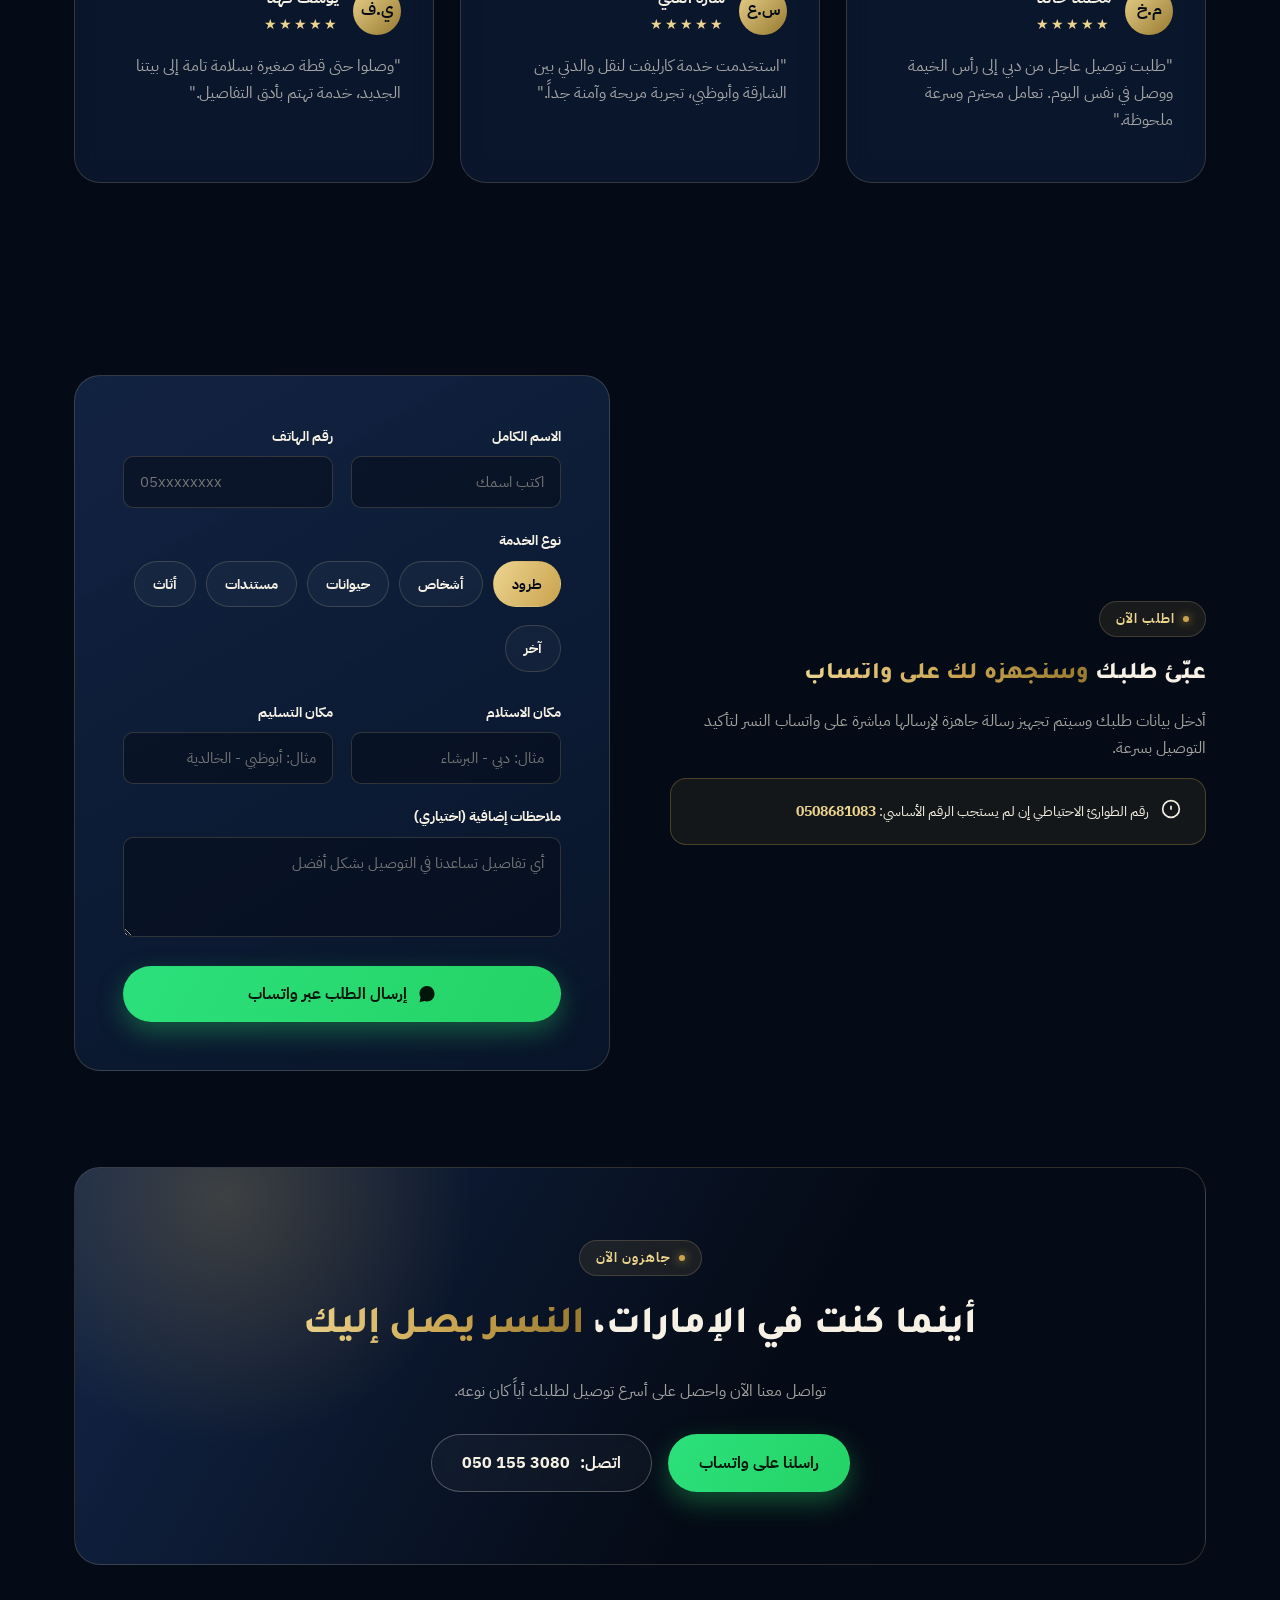
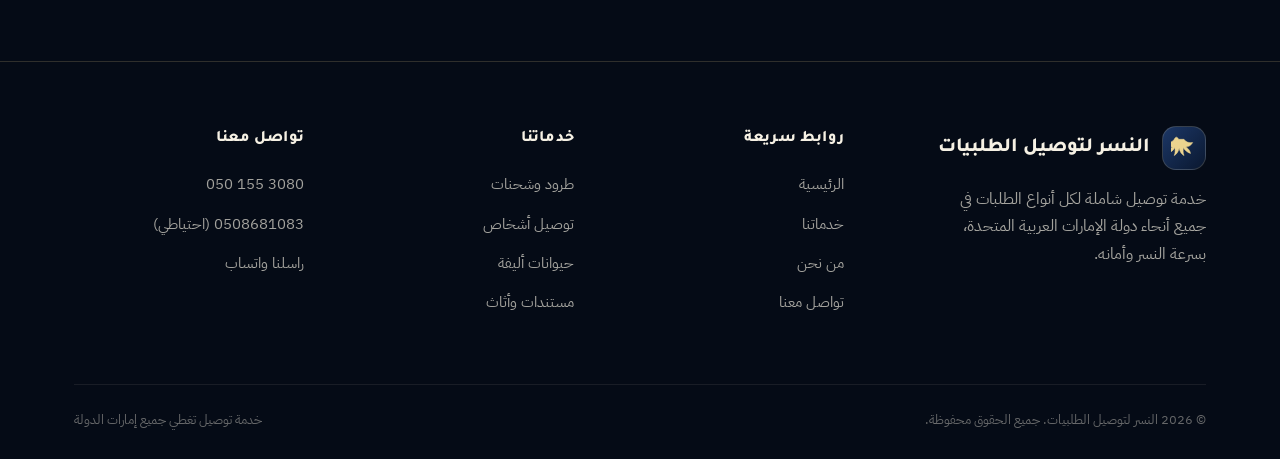
==== commit c4be4e50: "sa" ====
--- a/index.html
+++ b/index.html
@@ -1,829 +1,386 @@
-<!doctype html>
+<!DOCTYPE html>
 <html lang="ar" dir="rtl">
-  <head>
-    <meta charset="UTF-8" />
-    <meta name="viewport" content="width=device-width, initial-scale=1.0" />
-    <title>النسر لتوصيل الطلبيات | توصيل سريع في جميع أنحاء الإمارات</title>
-    <link rel="icon" type="image/png" href="/images/logo.png" />
-    <meta
-      name="description"
-      content="النسر لتوصيل الطلبيات — خدمة كارليفت وتوصيل طرود وأشخاص وحيوانات في جميع أنحاء دولة الإمارات العربية المتحدة، على مدار الساعة."
-    />
-    <link rel="preconnect" href="https://fonts.googleapis.com" />
-    <link
-      href="https://fonts.googleapis.com/css2?family=Tajawal:wght@400;500;700;800;900&family=IBM+Plex+Sans+Arabic:wght@400;500;600;700&display=swap"
-      rel="stylesheet"
-    />
-    <link rel="stylesheet" href="style.css" />
-  </head>
-  <body>
-    <!-- ============ HEADER ============ -->
-    <header class="site-header">
-      <div class="container nav-inner">
-        <a href="index.html" class="brand">
-          <span class="brand-mark">
-            <svg viewBox="0 0 48 48" fill="none">
-              <path
-                d="M24 8c3 5 9 7 16 6-3 6-9 8-13 8 4 2 8 6 9 12-6-2-11-6-13-11-1 5-1 10 1 15-5-3-8-8-9-14-1 6-4 11-9 14 2-5 2-10 1-15-2 5-7 9-13 11 1-6 5-10 9-12-4 0-10-2-13-8 7 1 13-1 16-6 1-2 2-4 4-4s3 2 4 4Z"
-                fill="url(#eg)"
-                stroke="#ecd48f"
-                stroke-width="1"
-              />
-              <defs>
-                <linearGradient id="eg" x1="0" y1="0" x2="48" y2="48">
-                  <stop offset="0" stop-color="#ecd48f" />
-                  <stop offset="1" stop-color="#96792f" />
-                </linearGradient>
-              </defs>
-            </svg>
-          </span>
-          النسر
-          <span style="color: var(--gold-300); font-weight: 500"
-            >لتوصيل الطلبيات</span
-          >
-        </a>
-        <nav class="nav-links">
-          <a href="index.html" class="active">الرئيسية</a>
-          <a href="services.html">خدماتنا</a>
-          <a href="about.html">من نحن</a>
-          <a href="contact.html">تواصل معنا</a>
-        </nav>
-        <div class="nav-cta">
-          <a class="btn btn-outline" href="tel:0501553080">اتصل الآن</a>
-          <a
-            class="btn btn-whatsapp"
-            href="#"
-            onclick="
-              NESR_openWhatsApp(
-                NESR_PRIMARY_PHONE,
-                'مرحباً، أريد طلب خدمة توصيل من النسر.',
-              );
-              return false;
-            "
-            >اطلب واتساب</a
-          >
-        </div>
-        <button class="burger" aria-label="القائمة">
-          <span></span><span></span><span></span>
-        </button>
-      </div>
-    </header>
-
-    <div class="mobile-menu">
-      <a href="index.html">الرئيسية</a>
+<head>
+<meta charset="UTF-8">
+<meta name="viewport" content="width=device-width, initial-scale=1.0">
+<title>النسر لتوصيل الطلبيات | توصيل سريع في جميع أنحاء الإمارات</title>
+ <link rel="icon" type="image/png" href="/images/logo.png" />
+<meta name="description" content="النسر لتوصيل الطلبيات — خدمة كارليفت وتوصيل طرود وأشخاص وحيوانات في جميع أنحاء دولة الإمارات العربية المتحدة، على مدار الساعة.">
+<link rel="preconnect" href="https://fonts.googleapis.com">
+<link href="https://fonts.googleapis.com/css2?family=Tajawal:wght@400;500;700;800;900&family=IBM+Plex+Sans+Arabic:wght@400;500;600;700&display=swap" rel="stylesheet">
+<link rel="stylesheet" href="style.css">
+</head>
+<body>
+
+<!-- ============ HEADER ============ -->
+<header class="site-header">
+  <div class="container nav-inner">
+    <a href="index.html" class="brand">
+      <span class="brand-mark">
+        <svg viewBox="0 0 48 48" fill="none"><path d="M24 8c3 5 9 7 16 6-3 6-9 8-13 8 4 2 8 6 9 12-6-2-11-6-13-11-1 5-1 10 1 15-5-3-8-8-9-14-1 6-4 11-9 14 2-5 2-10 1-15-2 5-7 9-13 11 1-6 5-10 9-12-4 0-10-2-13-8 7 1 13-1 16-6 1-2 2-4 4-4s3 2 4 4Z" fill="url(#eg)" stroke="#ecd48f" stroke-width="1"/><defs><linearGradient id="eg" x1="0" y1="0" x2="48" y2="48"><stop offset="0" stop-color="#ecd48f"/><stop offset="1" stop-color="#96792f"/></linearGradient></defs></svg>
+      </span>
+      النسر <span style="color:var(--gold-300);font-weight:500;">لتوصيل الطلبيات</span>
+    </a>
+    <nav class="nav-links">
+      <a href="index.html" class="active">الرئيسية</a>
       <a href="services.html">خدماتنا</a>
       <a href="about.html">من نحن</a>
       <a href="contact.html">تواصل معنا</a>
-      <a class="btn btn-gold" href="tel:0501553080">اتصل الآن: 050 155 3080</a>
-    </div>
-
-    <!-- ============ HERO ============ -->
-    <section class="hero">
-      <div class="container hero-grid">
-        <div class="hero-copy">
-          <span class="eyebrow">تغطية كاملة لدولة الإمارات · 24/7</span>
-          <h1>
-            توصيل بسرعة <span class="gold-text">النسر</span><br />لأي مكان في
-            الإمارات
-          </h1>
-          <p class="lead">
-            طرود، أشخاص (كارليفت)، حيوانات أليفة، مستندات، أو أي شيء تحتاج
-            توصيله — النسر يوصله بأمان وسرعة إلى أي إمارة، في أي وقت.
-          </p>
-          <div class="hero-cta">
-            <a
-              class="btn btn-whatsapp"
-              href="#"
-              onclick="
-                NESR_openWhatsApp(
-                  NESR_PRIMARY_PHONE,
-                  'مرحباً، أريد طلب توصيل من النسر.',
-                );
-                return false;
-              "
-            >
-              <svg
-                viewBox="0 0 32 32"
-                width="20"
-                height="20"
-                fill="currentColor"
-              >
-                <path
-                  d="M16.02 3C9.4 3 4 8.4 4 15.02c0 2.27.62 4.4 1.7 6.23L4 29l7.94-1.66a12 12 0 0 0 4.08.72c6.62 0 12.02-5.4 12.02-12.02C28.04 8.4 22.64 3 16.02 3zm7.05 17.02c-.3.85-1.72 1.63-2.38 1.72-.6.09-1.36.13-2.2-.14-.5-.16-1.15-.37-1.98-.72-3.48-1.5-5.75-5.01-5.93-5.24-.17-.24-1.4-1.87-1.4-3.57 0-1.7.9-2.53 1.21-2.87.3-.34.67-.42.9-.42.22 0 .45 0 .64.01.2.01.48-.08.75.57.3.7.99 2.42 1.08 2.6.09.17.15.38.03.61-.12.24-.18.38-.36.58-.17.2-.37.45-.53.6-.17.17-.36.36-.15.7.2.34.9 1.5 1.95 2.44 1.34 1.2 2.47 1.57 2.82 1.75.34.17.54.15.74-.08.2-.24.85-.98 1.08-1.32.22-.34.44-.28.74-.17.3.11 1.9.9 2.23 1.06.32.17.54.25.62.38.08.15.08.83-.22 1.68z"
-                />
-              </svg>
-              اطلب توصيل الآن
-            </a>
-            <a class="btn btn-outline" href="tel:0501553080">
-              <svg
-                viewBox="0 0 24 24"
-                width="18"
-                height="18"
-                fill="none"
-                stroke="currentColor"
-                stroke-width="2"
-              >
-                <path
-                  d="M22 16.92v3a2 2 0 0 1-2.18 2 19.79 19.79 0 0 1-8.63-3.07 19.5 19.5 0 0 1-6-6 19.79 19.79 0 0 1-3.07-8.67A2 2 0 0 1 4.11 2h3a2 2 0 0 1 2 1.72c.12.9.33 1.79.63 2.65a2 2 0 0 1-.45 2.11L8.09 9.91a16 16 0 0 0 6 6l1.43-1.2a2 2 0 0 1 2.11-.45c.86.3 1.75.51 2.65.63A2 2 0 0 1 22 16.92z"
-                />
-              </svg>
-              050 155 3080
-            </a>
-          </div>
-          <div class="hero-stats">
-            <div class="hero-stat">
-              <b>7</b><span>إمارات مغطاة بالكامل</span>
-            </div>
-            <div class="hero-stat"><b>24/7</b><span>خدمة متواصلة</span></div>
-            <div class="hero-stat"><b>∞</b><span>أنواع لا حدود لها</span></div>
-          </div>
-        </div>
-      </div>
-    </section>
-
-    <!-- ============ WHAT WE DELIVER ============ -->
-    <section class="section">
-      <div class="container">
-        <div class="section-head center reveal">
-          <span class="eyebrow">ماذا نوصّل</span>
-          <h2>مهما كان الطلب، <span class="gold-text">النسر يوصله</span></h2>
-          <p>
-            من طرد صغير إلى نقل شخص، لا حدود لما يمكن أن يوصله فريقنا في جميع
-            أنحاء الدولة.
-          </p>
-        </div>
-        <div class="grid grid-3">
-          <div class="tilt-card reveal">
-            <div class="icon-badge">
-              <svg
-                viewBox="0 0 24 24"
-                fill="none"
-                stroke="currentColor"
-                stroke-width="1.8"
-              >
-                <path d="M21 8l-9-5-9 5 9 5 9-5Z" />
-                <path d="M3 8v8l9 5 9-5V8" />
-                <path d="M12 13v8" />
-              </svg>
-            </div>
-            <h3>طرود وشحنات</h3>
-            <p>
-              توصيل سريع للطرود التجارية والشخصية بين جميع الإمارات خلال نفس
-              اليوم.
-            </p>
-          </div>
-          <div class="tilt-card reveal">
-            <div class="icon-badge">
-              <svg
-                viewBox="0 0 24 24"
-                fill="none"
-                stroke="currentColor"
-                stroke-width="1.8"
-              >
-                <circle cx="12" cy="8" r="4" />
-                <path d="M4 21c0-4 3.5-7 8-7s8 3 8 7" />
-              </svg>
-            </div>
-            <h3>توصيل الأشخاص (كارليفت)</h3>
-            <p>
-              خدمة نقل مريحة وآمنة للأفراد بين المدن والإمارات بمواعيد مرنة.
-            </p>
-          </div>
-          <div class="tilt-card reveal">
-            <div class="icon-badge">
-              <svg
-                viewBox="0 0 24 24"
-                fill="none"
-                stroke="currentColor"
-                stroke-width="1.8"
-              >
-                <path d="M8 6a2 2 0 1 1 0-4 2 2 0 0 1 0 4Z" />
-                <path d="M16 6a2 2 0 1 1 0-4 2 2 0 0 1 0 4Z" />
-                <path d="M4 11a2 2 0 1 1 0-4 2 2 0 0 1 0 4Z" />
-                <path d="M20 11a2 2 0 1 1 0-4 2 2 0 0 1 0 4Z" />
-                <path
-                  d="M12 22c-3 0-5-2-5-4.5S9 14 12 14s5 1 5 3.5S15 22 12 22Z"
-                />
-              </svg>
-            </div>
-            <h3>الحيوانات الأليفة</h3>
-            <p>
-              نقل آمن ومريح للحيوانات الأليفة مع مراعاة كاملة لسلامتها وراحتها.
-            </p>
-          </div>
-          <div class="tilt-card reveal">
-            <div class="icon-badge">
-              <svg
-                viewBox="0 0 24 24"
-                fill="none"
-                stroke="currentColor"
-                stroke-width="1.8"
-              >
-                <path
-                  d="M14 3H6a2 2 0 0 0-2 2v14a2 2 0 0 0 2 2h12a2 2 0 0 0 2-2V9l-6-6Z"
-                />
-                <path d="M14 3v6h6" />
-                <path d="M9 13h6M9 17h6" />
-              </svg>
-            </div>
-            <h3>مستندات ومعاملات</h3>
-            <p>
-              توصيل الأوراق والمستندات الرسمية بسرية وسرعة حيث تحتاج بالضبط.
-            </p>
-          </div>
-          <div class="tilt-card reveal">
-            <div class="icon-badge">
-              <svg
-                viewBox="0 0 24 24"
-                fill="none"
-                stroke="currentColor"
-                stroke-width="1.8"
-              >
-                <path
-                  d="M3 12h18M5 12V8a2 2 0 0 1 2-2h10a2 2 0 0 1 2 2v4M4 17v2M20 17v2"
-                />
-                <path d="M3 12v3a1 1 0 0 0 1 1h16a1 1 0 0 0 1-1v-3" />
-              </svg>
-            </div>
-            <h3>أثاث وأغراض كبيرة</h3>
-            <p>
-              نقل الأثاث والأجهزة والقطع الكبيرة بعناية فائقة عند التغيير أو
-              الانتقال.
-            </p>
-          </div>
-          <div class="tilt-card reveal">
-            <div class="icon-badge">
-              <svg
-                viewBox="0 0 24 24"
-                fill="none"
-                stroke="currentColor"
-                stroke-width="1.8"
-              >
-                <path d="M12 2v20M2 12h20" />
-                <circle cx="12" cy="12" r="9" />
-              </svg>
-            </div>
-            <h3>أي طلب آخر</h3>
-            <p>
-              مهما كانت طبيعة طلبك، تواصل معنا وسنجد لك الحل المناسب لتوصيله.
-            </p>
-          </div>
-        </div>
-      </div>
-    </section>
-
-    <!-- ============ MAP ============ -->
-    <section class="section">
-      <div class="container">
-        <div class="section-head center reveal">
-          <span class="eyebrow">خط سير النسر</span>
-          <h2>تغطية كاملة <span class="gold-text">لكل إمارات الدولة</span></h2>
-          <p>
-            حرّك المؤشر أو اضغط على أي إمارة لمعرفة متوسط زمن التوصيل، أو لطلب
-            التوصيل مباشرة عبر واتساب.
-          </p>
-        </div>
-        <div class="map-wrap reveal">
-          <div class="map-tooltip"></div>
-          <svg
-            class="uae-map"
-            viewBox="0 0 640 480"
-            xmlns="http://www.w3.org/2000/svg"
-          >
-            <path
-              class="landmass"
-              d="M120,430 C70,380 60,300 110,250 C90,190 150,140 210,160 C230,110 300,80 350,110 C380,70 450,70 480,110 C520,100 570,140 560,190 C600,210 590,270 550,290 C580,330 560,390 500,400 C520,440 460,460 410,440 C380,470 320,470 290,440 C240,470 170,470 140,450 C130,445 125,438 120,430 Z"
-            />
-            <path
-              class="route"
-              d="M150,380 C190,360 220,340 250,320 C270,300 285,285 300,270 C315,262 320,258 330,250 C342,240 350,232 360,220 C385,195 410,165 430,140 C465,165 505,195 540,230"
-            />
-
-            <g
-              class="node"
-              data-name="أبوظبي"
-              data-time="نفس اليوم"
-              transform="translate(150,380)"
-            >
-              <circle class="pulse" r="10" />
-              <circle class="dot" r="9" />
-              <text x="0" y="30" text-anchor="middle">أبوظبي</text>
-            </g>
-            <g
-              class="node"
-              data-name="دبي"
-              data-time="2-4 ساعات"
-              transform="translate(250,320)"
-            >
-              <circle class="pulse" r="10" />
-              <circle class="dot" r="9" />
-              <text x="0" y="30" text-anchor="middle">دبي</text>
-            </g>
-            <g
-              class="node"
-              data-name="الشارقة"
-              data-time="2-4 ساعات"
-              transform="translate(300,270)"
-            >
-              <circle class="pulse" r="9" />
-              <circle class="dot" r="8" />
-              <text x="34" y="6" text-anchor="middle">الشارقة</text>
-            </g>
-            <g
-              class="node"
-              data-name="عجمان"
-              data-time="2-4 ساعات"
-              transform="translate(330,250)"
-            >
-              <circle class="pulse" r="8" />
-              <circle class="dot" r="7" />
-              <text x="-30" y="-10" text-anchor="middle">عجمان</text>
-            </g>
-            <g
-              class="node"
-              data-name="أم القيوين"
-              data-time="3-5 ساعات"
-              transform="translate(360,220)"
-            >
-              <circle class="pulse" r="8" />
-              <circle class="dot" r="7" />
-              <text x="42" y="4" text-anchor="middle">أم القيوين</text>
-            </g>
-            <g
-              class="node"
-              data-name="رأس الخيمة"
-              data-time="3-5 ساعات"
-              transform="translate(430,140)"
-            >
-              <circle class="pulse" r="9" />
-              <circle class="dot" r="8" />
-              <text x="0" y="-20" text-anchor="middle">رأس الخيمة</text>
-            </g>
-            <g
-              class="node"
-              data-name="الفجيرة"
-              data-time="3-5 ساعات"
-              transform="translate(540,230)"
-            >
-              <circle class="pulse" r="9" />
-              <circle class="dot" r="8" />
-              <text x="0" y="-20" text-anchor="middle">الفجيرة</text>
-            </g>
-          </svg>
-          <div class="map-legend">
-            <span class="legend-pill"><b>7/7</b> إمارات مغطاة</span>
-            <span class="legend-pill"
-              >أبوظبي · دبي · الشارقة · عجمان · أم القيوين · رأس الخيمة ·
-              الفجيرة</span
-            >
-            <span class="legend-pill">اضغط على أي نقطة لطلب التوصيل</span>
-          </div>
-        </div>
-      </div>
-    </section>
-
-    <!-- ============ WHY US ============ -->
-    <section class="section">
-      <div class="container">
-        <div class="section-head center reveal">
-          <span class="eyebrow">لماذا النسر</span>
-          <h2>نوصل <span class="gold-text">بسرعة النسر</span>، وثقة أكبر</h2>
-        </div>
-        <div class="grid grid-4">
-          <div class="tilt-card reveal">
-            <div class="icon-badge">
-              <svg
-                viewBox="0 0 24 24"
-                fill="none"
-                stroke="currentColor"
-                stroke-width="1.8"
-              >
-                <path d="M13 2 3 14h7l-1 8 10-12h-7l1-8Z" />
-              </svg>
-            </div>
-            <h3>سرعة فائقة</h3>
-            <p>
-              استجابة فورية وتوصيل في نفس اليوم لمعظم الطلبات داخل الإمارات.
-            </p>
-          </div>
-          <div class="tilt-card reveal">
-            <div class="icon-badge">
-              <svg
-                viewBox="0 0 24 24"
-                fill="none"
-                stroke="currentColor"
-                stroke-width="1.8"
-              >
-                <path
-                  d="M12 2 4 6v6c0 5 3.4 8.7 8 10 4.6-1.3 8-5 8-10V6l-8-4Z"
-                />
-              </svg>
-            </div>
-            <h3>أمان وثقة</h3>
-            <p>فريق موثوق وطرق نقل آمنة لكل أنواع الطلبات مهما اختلفت.</p>
-          </div>
-          <div class="tilt-card reveal">
-            <div class="icon-badge">
-              <svg
-                viewBox="0 0 24 24"
-                fill="none"
-                stroke="currentColor"
-                stroke-width="1.8"
-              >
-                <circle cx="12" cy="12" r="9" />
-                <path d="M12 7v5l3 3" />
-              </svg>
-            </div>
-            <h3>تواصل مباشر</h3>
-            <p>تابع طلبك ونسّق مواعيدك مباشرة عبر واتساب أو مكالمة هاتفية.</p>
-          </div>
-          <div class="tilt-card reveal">
-            <div class="icon-badge">
-              <svg
-                viewBox="0 0 24 24"
-                fill="none"
-                stroke="currentColor"
-                stroke-width="1.8"
-              >
-                <path d="M3 12c2-4 6-7 9-7s7 3 9 7c-2 4-6 7-9 7s-7-3-9-7Z" />
-                <circle cx="12" cy="12" r="2.5" />
-              </svg>
-            </div>
-            <h3>تغطية شاملة</h3>
-            <p>خدماتنا تصل إلى الإمارات السبع بلا استثناء، من الشمال للجنوب.</p>
-          </div>
-        </div>
-      </div>
-    </section>
-
-    <!-- ============ HOW IT WORKS ============ -->
-    <section class="section">
-      <div class="container">
-        <div class="section-head center reveal">
-          <span class="eyebrow">كيف تطلب</span>
-          <h2>ثلاث خطوات <span class="gold-text">وطلبك في الطريق</span></h2>
-        </div>
-        <div class="grid grid-3 steps">
-          <div class="tilt-card step-card reveal">
-            <div class="step-num">01</div>
-            <h3>راسلنا على واتساب</h3>
-            <p>أرسل تفاصيل الطلب: النوع، مكان الاستلام، ومكان التسليم.</p>
-          </div>
-          <div class="tilt-card step-card reveal">
-            <div class="step-num">02</div>
-            <h3>تأكيد وتحديد موعد</h3>
-            <p>يتواصل معك فريقنا لتأكيد التفاصيل وتحديد أقرب موعد استلام.</p>
-          </div>
-          <div class="tilt-card step-card reveal">
-            <div class="step-num">03</div>
-            <h3>التوصيل بأمان</h3>
-            <p>ينطلق مندوبنا لاستلام طلبك وتوصيله بأمان في الوقت المحدد.</p>
-          </div>
-        </div>
-      </div>
-    </section>
-
-    <!-- ============ TESTIMONIALS ============ -->
-    <section class="section">
-      <div class="container">
-        <div class="section-head center reveal">
-          <span class="eyebrow">آراء عملائنا</span>
-          <h2>عملاء <span class="gold-text">وثقوا بالنسر</span></h2>
-        </div>
-        <div class="grid grid-3">
-          <div class="tilt-card testi-card reveal">
-            <div class="testi-head">
-              <div class="testi-avatar">م.خ</div>
-              <div>
-                <b>محمد خالد</b>
-                <div class="stars">★★★★★</div>
-              </div>
-            </div>
-            <p>
-              "طلبت توصيل عاجل من دبي إلى رأس الخيمة ووصل في نفس اليوم. تعامل
-              محترم وسرعة ملحوظة."
-            </p>
-          </div>
-          <div class="tilt-card testi-card reveal">
-            <div class="testi-head">
-              <div class="testi-avatar">س.ع</div>
-              <div>
-                <b>سارة العلي</b>
-                <div class="stars">★★★★★</div>
-              </div>
-            </div>
-            <p>
-              "استخدمت خدمة كارليفت لنقل والدتي بين الشارقة وأبوظبي، تجربة مريحة
-              وآمنة جداً."
-            </p>
-          </div>
-          <div class="tilt-card testi-card reveal">
-            <div class="testi-head">
-              <div class="testi-avatar">ي.ف</div>
-              <div>
-                <b>يوسف فهد</b>
-                <div class="stars">★★★★★</div>
-              </div>
-            </div>
-            <p>
-              "وصلوا حتى قطة صغيرة بسلامة تامة إلى بيتنا الجديد، خدمة تهتم بأدق
-              التفاصيل."
-            </p>
-          </div>
-        </div>
-      </div>
-    </section>
-
-    <!-- ============ ORDER FORM ============ -->
-    <section class="section" id="order">
-      <div class="container">
-        <div class="grid grid-2" style="align-items: center; gap: 60px">
-          <div class="reveal">
-            <span class="eyebrow">اطلب الآن</span>
-            <h2>
-              عبّئ طلبك <span class="gold-text">وسنجهزه لك على واتساب</span>
-            </h2>
-            <p>
-              أدخل بيانات طلبك وسيتم تجهيز رسالة جاهزة لإرسالها مباشرة على
-              واتساب النسر لتأكيد التوصيل بسرعة.
-            </p>
-            <div class="note-box">
-              <svg
-                width="20"
-                height="20"
-                viewBox="0 0 24 24"
-                fill="none"
-                stroke="currentColor"
-                stroke-width="2"
-                style="flex-shrink: 0"
-              >
-                <circle cx="12" cy="12" r="10" />
-                <path d="M12 8v5M12 16h.01" />
-              </svg>
-              <span
-                >رقم الطوارئ الاحتياطي إن لم يستجب الرقم الأساسي:
-                <b style="color: var(--gold-300)">0508681083</b></span
-              >
-            </div>
-          </div>
-          <form class="form-panel reveal" id="orderForm">
-            <div class="field-row">
-              <div class="field">
-                <label for="name">الاسم الكامل</label>
-                <input
-                  type="text"
-                  id="name"
-                  name="name"
-                  placeholder="اكتب اسمك"
-                  required
-                />
-              </div>
-              <div class="field">
-                <label for="phone">رقم الهاتف</label>
-                <input
-                  type="tel"
-                  id="phone"
-                  name="phone"
-                  placeholder="05xxxxxxxx"
-                  required
-                />
-              </div>
-            </div>
-            <div class="field">
-              <label>نوع الخدمة</label>
-              <div class="chip-group">
-                <label class="chip"
-                  ><input
-                    type="radio"
-                    name="service"
-                    value="طرود وشحنات"
-                    checked
-                  />طرود</label
-                >
-                <label class="chip"
-                  ><input
-                    type="radio"
-                    name="service"
-                    value="توصيل أشخاص (كارليفت)"
-                  />أشخاص</label
-                >
-                <label class="chip"
-                  ><input
-                    type="radio"
-                    name="service"
-                    value="حيوانات أليفة"
-                  />حيوانات</label
-                >
-                <label class="chip"
-                  ><input
-                    type="radio"
-                    name="service"
-                    value="مستندات"
-                  />مستندات</label
-                >
-                <label class="chip"
-                  ><input type="radio" name="service" value="أثاث" />أثاث</label
-                >
-                <label class="chip"
-                  ><input
-                    type="radio"
-                    name="service"
-                    value="طلب آخر"
-                  />آخر</label
-                >
-              </div>
-            </div>
-            <div class="field-row">
-              <div class="field">
-                <label for="from">مكان الاستلام</label>
-                <input
-                  type="text"
-                  id="from"
-                  name="from"
-                  placeholder="مثال: دبي - البرشاء"
-                  required
-                />
-              </div>
-              <div class="field">
-                <label for="to">مكان التسليم</label>
-                <input
-                  type="text"
-                  id="to"
-                  name="to"
-                  placeholder="مثال: أبوظبي - الخالدية"
-                  required
-                />
-              </div>
-            </div>
-            <div class="field">
-              <label for="notes">ملاحظات إضافية (اختياري)</label>
-              <textarea
-                id="notes"
-                name="notes"
-                placeholder="أي تفاصيل تساعدنا في التوصيل بشكل أفضل"
-              ></textarea>
-            </div>
-            <button type="submit" class="btn btn-whatsapp btn-block">
-              <svg
-                viewBox="0 0 32 32"
-                width="20"
-                height="20"
-                fill="currentColor"
-              >
-                <path
-                  d="M16.02 3C9.4 3 4 8.4 4 15.02c0 2.27.62 4.4 1.7 6.23L4 29l7.94-1.66a12 12 0 0 0 4.08.72c6.62 0 12.02-5.4 12.02-12.02C28.04 8.4 22.64 3 16.02 3z"
-                />
-              </svg>
-              إرسال الطلب عبر واتساب
-            </button>
-          </form>
-        </div>
-      </div>
-    </section>
-
-    <!-- ============ CTA BANNER ============ -->
-    <section class="section" style="padding-top: 0">
-      <div class="container">
-        <div class="cta-banner reveal">
-          <span class="eyebrow">جاهزون الآن</span>
-          <h2>
-            أينما كنت في الإمارات، <span class="gold-text">النسر يصل إليك</span>
-          </h2>
-          <p style="max-width: 520px; margin-inline: auto">
-            تواصل معنا الآن واحصل على أسرع توصيل لطلبك أياً كان نوعه.
-          </p>
-          <div class="cta-actions">
-            <a
-              class="btn btn-whatsapp"
-              href="#"
-              onclick="
-                NESR_openWhatsApp(
-                  NESR_PRIMARY_PHONE,
-                  'مرحباً، أريد طلب توصيل من النسر.',
-                );
-                return false;
-              "
-              >راسلنا على واتساب</a
-            >
-            <a class="btn btn-outline" href="tel:0501553080"
-              >اتصل: 050 155 3080</a
-            >
-          </div>
-        </div>
-      </div>
-    </section>
-
-    <!-- ============ FOOTER ============ -->
-    <footer class="site-footer">
-      <div class="container">
-        <div class="footer-grid">
-          <div>
-            <div class="brand" style="margin-bottom: 16px">
-              <span class="brand-mark">
-                <svg viewBox="0 0 48 48" fill="none">
-                  <path
-                    d="M24 8c3 5 9 7 16 6-3 6-9 8-13 8 4 2 8 6 9 12-6-2-11-6-13-11-1 5-1 10 1 15-5-3-8-8-9-14-1 6-4 11-9 14 2-5 2-10 1-15-2 5-7 9-13 11 1-6 5-10 9-12-4 0-10-2-13-8 7 1 13-1 16-6 1-2 2-4 4-4s3 2 4 4Z"
-                    fill="url(#egf)"
-                    stroke="#ecd48f"
-                    stroke-width="1"
-                  />
-                  <defs>
-                    <linearGradient id="egf" x1="0" y1="0" x2="48" y2="48">
-                      <stop offset="0" stop-color="#ecd48f" />
-                      <stop offset="1" stop-color="#96792f" />
-                    </linearGradient>
-                  </defs>
-                </svg>
-              </span>
-              النسر لتوصيل الطلبيات
-            </div>
-            <p style="max-width: 280px">
-              خدمة توصيل شاملة لكل أنواع الطلبات في جميع أنحاء دولة الإمارات
-              العربية المتحدة، بسرعة النسر وأمانه.
-            </p>
-          </div>
-          <div>
-            <h4>روابط سريعة</h4>
-            <ul>
-              <li><a href="index.html">الرئيسية</a></li>
-              <li><a href="services.html">خدماتنا</a></li>
-              <li><a href="about.html">من نحن</a></li>
-              <li><a href="contact.html">تواصل معنا</a></li>
-            </ul>
-          </div>
-          <div>
-            <h4>خدماتنا</h4>
-            <ul>
-              <li><a href="services.html">طرود وشحنات</a></li>
-              <li><a href="services.html">توصيل أشخاص</a></li>
-              <li><a href="services.html">حيوانات أليفة</a></li>
-              <li><a href="services.html">مستندات وأثاث</a></li>
-            </ul>
-          </div>
-          <div>
-            <h4>تواصل معنا</h4>
-            <ul>
-              <li><a href="tel:0501553080">050 155 3080</a></li>
-              <li><a href="tel:0508681083">0508681083 (احتياطي)</a></li>
-              <li>
-                <a
-                  href="#"
-                  onclick="
-                    NESR_openWhatsApp(
-                      NESR_PRIMARY_PHONE,
-                      'مرحباً، أريد الاستفسار عن خدمات النسر.',
-                    );
-                    return false;
-                  "
-                  >راسلنا واتساب</a
-                >
-              </li>
-            </ul>
-          </div>
-        </div>
-        <div class="footer-bottom">
-          <span
-            >© <span id="year"></span> النسر لتوصيل الطلبيات. جميع الحقوق
-            محفوظة.</span
-          >
-          <span>خدمة توصيل تغطي جميع إمارات الدولة</span>
-        </div>
-      </div>
-    </footer>
-
-    <!-- ============ FLOATING BUTTONS ============ -->
-    <div class="fab-stack">
-      <a
-        class="fab fab-whatsapp"
-        href="#"
-        onclick="
-          NESR_openWhatsApp(
-            NESR_PRIMARY_PHONE,
-            'مرحباً، أريد طلب توصيل من النسر.',
-          );
-          return false;
-        "
-        aria-label="تواصل عبر واتساب"
-      >
-        <span class="fab-ping"></span>
-        <svg viewBox="0 0 32 32" fill="#04150a">
-          <path
-            d="M16.02 3C9.4 3 4 8.4 4 15.02c0 2.27.62 4.4 1.7 6.23L4 29l7.94-1.66a12 12 0 0 0 4.08.72c6.62 0 12.02-5.4 12.02-12.02C28.04 8.4 22.64 3 16.02 3zm7.05 17.02c-.3.85-1.72 1.63-2.38 1.72-.6.09-1.36.13-2.2-.14-.5-.16-1.15-.37-1.98-.72-3.48-1.5-5.75-5.01-5.93-5.24-.17-.24-1.4-1.87-1.4-3.57 0-1.7.9-2.53 1.21-2.87.3-.34.67-.42.9-.42.22 0 .45 0 .64.01.2.01.48-.08.75.57.3.7.99 2.42 1.08 2.6.09.17.15.38.03.61-.12.24-.18.38-.36.58-.17.2-.37.45-.53.6-.17.17-.36.36-.15.7.2.34.9 1.5 1.95 2.44 1.34 1.2 2.47 1.57 2.82 1.75.34.17.54.15.74-.08.2-.24.85-.98 1.08-1.32.22-.34.44-.28.74-.17.3.11 1.9.9 2.23 1.06.32.17.54.25.62.38.08.15.08.83-.22 1.68z"
-          />
-        </svg>
-        <span class="fab-label">راسلنا واتساب</span>
-      </a>
-      <a class="fab fab-call" href="tel:0501553080" aria-label="اتصل بنا">
-        <span class="fab-ping"></span>
-        <svg viewBox="0 0 24 24" fill="none" stroke="#050b16" stroke-width="2">
-          <path
-            d="M22 16.92v3a2 2 0 0 1-2.18 2 19.79 19.79 0 0 1-8.63-3.07 19.5 19.5 0 0 1-6-6 19.79 19.79 0 0 1-3.07-8.67A2 2 0 0 1 4.11 2h3a2 2 0 0 1 2 1.72c.12.9.33 1.79.63 2.65a2 2 0 0 1-.45 2.11L8.09 9.91a16 16 0 0 0 6 6l1.43-1.2a2 2 0 0 1 2.11-.45c.86.3 1.75.51 2.65.63A2 2 0 0 1 22 16.92z"
-          />
-        </svg>
-        <span class="fab-label">اتصل: 050 155 3080</span>
-      </a>
-    </div>
-
-    <script src="script.js"></script>
-  </body>
+    </nav>
+    <div class="nav-cta">
+      <a class="btn btn-outline" href="tel:0501553080">اتصل الآن</a>
+      <a class="btn btn-whatsapp" href="#" onclick="NESR_openWhatsApp(NESR_PRIMARY_PHONE,'مرحباً، أريد طلب خدمة توصيل من النسر.');return false;">اطلب واتساب</a>
+    </div>
+    <button class="burger" aria-label="القائمة"><span></span><span></span><span></span></button>
+  </div>
+</header>
+
+<div class="mobile-menu">
+  <a href="index.html">الرئيسية</a>
+  <a href="services.html">خدماتنا</a>
+  <a href="about.html">من نحن</a>
+  <a href="contact.html">تواصل معنا</a>
+  <a class="btn btn-gold" href="tel:0501553080">اتصل الآن: <span class="ltr-num">050 155 3080</span></a>
+</div>
+
+<!-- ============ HERO ============ -->
+<section class="hero">
+  <div class="container hero-grid">
+    <div class="hero-copy">
+      <span class="eyebrow">تغطية كاملة لدولة الإمارات · 24/7</span>
+      <h1>توصيل بسرعة <span class="gold-text">النسر</span><br>لأي مكان في الإمارات</h1>
+      <p class="lead">طرود، أشخاص (كارليفت)، حيوانات أليفة، مستندات، أو أي شيء تحتاج توصيله — النسر يوصله بأمان وسرعة إلى أي إمارة، في أي وقت.</p>
+      <div class="hero-cta">
+        <a class="btn btn-whatsapp" href="#" onclick="NESR_openWhatsApp(NESR_PRIMARY_PHONE,'مرحباً، أريد طلب توصيل من النسر.');return false;">
+          <svg viewBox="0 0 32 32" width="20" height="20" fill="currentColor"><path d="M16.02 3C9.4 3 4 8.4 4 15.02c0 2.27.62 4.4 1.7 6.23L4 29l7.94-1.66a12 12 0 0 0 4.08.72c6.62 0 12.02-5.4 12.02-12.02C28.04 8.4 22.64 3 16.02 3zm7.05 17.02c-.3.85-1.72 1.63-2.38 1.72-.6.09-1.36.13-2.2-.14-.5-.16-1.15-.37-1.98-.72-3.48-1.5-5.75-5.01-5.93-5.24-.17-.24-1.4-1.87-1.4-3.57 0-1.7.9-2.53 1.21-2.87.3-.34.67-.42.9-.42.22 0 .45 0 .64.01.2.01.48-.08.75.57.3.7.99 2.42 1.08 2.6.09.17.15.38.03.61-.12.24-.18.38-.36.58-.17.2-.37.45-.53.6-.17.17-.36.36-.15.7.2.34.9 1.5 1.95 2.44 1.34 1.2 2.47 1.57 2.82 1.75.34.17.54.15.74-.08.2-.24.85-.98 1.08-1.32.22-.34.44-.28.74-.17.3.11 1.9.9 2.23 1.06.32.17.54.25.62.38.08.15.08.83-.22 1.68z"/></svg>
+          اطلب توصيل الآن
+        </a>
+        <a class="btn btn-outline" href="tel:0501553080">
+          <svg viewBox="0 0 24 24" width="18" height="18" fill="none" stroke="currentColor" stroke-width="2"><path d="M22 16.92v3a2 2 0 0 1-2.18 2 19.79 19.79 0 0 1-8.63-3.07 19.5 19.5 0 0 1-6-6 19.79 19.79 0 0 1-3.07-8.67A2 2 0 0 1 4.11 2h3a2 2 0 0 1 2 1.72c.12.9.33 1.79.63 2.65a2 2 0 0 1-.45 2.11L8.09 9.91a16 16 0 0 0 6 6l1.43-1.2a2 2 0 0 1 2.11-.45c.86.3 1.75.51 2.65.63A2 2 0 0 1 22 16.92z"/></svg>
+          <span class="ltr-num">050 155 3080</span>
+        </a>
+      </div>
+      <div class="hero-stats">
+        <div class="hero-stat"><b>7</b><span>إمارات مغطاة بالكامل</span></div>
+        <div class="hero-stat"><b>24/7</b><span>خدمة متواصلة</span></div>
+        <div class="hero-stat"><b>∞</b><span>أنواع لا حدود لها</span></div>
+      </div>
+    </div>
+  </div>
+</section>
+
+<!-- ============ WHAT WE DELIVER ============ -->
+<section class="section">
+  <div class="container">
+    <div class="section-head center reveal">
+      <span class="eyebrow">ماذا نوصّل</span>
+      <h2>مهما كان الطلب، <span class="gold-text">النسر يوصله</span></h2>
+      <p>من طرد صغير إلى نقل شخص، لا حدود لما يمكن أن يوصله فريقنا في جميع أنحاء الدولة.</p>
+    </div>
+    <div class="grid grid-3">
+      <div class="tilt-card reveal">
+        <div class="icon-badge"><svg viewBox="0 0 24 24" fill="none" stroke="currentColor" stroke-width="1.8"><path d="M21 8l-9-5-9 5 9 5 9-5Z"/><path d="M3 8v8l9 5 9-5V8"/><path d="M12 13v8"/></svg></div>
+        <h3>طرود وشحنات</h3>
+        <p>توصيل سريع للطرود التجارية والشخصية بين جميع الإمارات خلال نفس اليوم.</p>
+      </div>
+      <div class="tilt-card reveal">
+        <div class="icon-badge"><svg viewBox="0 0 24 24" fill="none" stroke="currentColor" stroke-width="1.8"><circle cx="12" cy="8" r="4"/><path d="M4 21c0-4 3.5-7 8-7s8 3 8 7"/></svg></div>
+        <h3>توصيل الأشخاص (كارليفت)</h3>
+        <p>خدمة نقل مريحة وآمنة للأفراد بين المدن والإمارات بمواعيد مرنة.</p>
+      </div>
+      <div class="tilt-card reveal">
+        <div class="icon-badge"><svg viewBox="0 0 24 24" fill="none" stroke="currentColor" stroke-width="1.8"><path d="M8 6a2 2 0 1 1 0-4 2 2 0 0 1 0 4Z"/><path d="M16 6a2 2 0 1 1 0-4 2 2 0 0 1 0 4Z"/><path d="M4 11a2 2 0 1 1 0-4 2 2 0 0 1 0 4Z"/><path d="M20 11a2 2 0 1 1 0-4 2 2 0 0 1 0 4Z"/><path d="M12 22c-3 0-5-2-5-4.5S9 14 12 14s5 1 5 3.5S15 22 12 22Z"/></svg></div>
+        <h3>الحيوانات الأليفة</h3>
+        <p>نقل آمن ومريح للحيوانات الأليفة مع مراعاة كاملة لسلامتها وراحتها.</p>
+      </div>
+      <div class="tilt-card reveal">
+        <div class="icon-badge"><svg viewBox="0 0 24 24" fill="none" stroke="currentColor" stroke-width="1.8"><path d="M14 3H6a2 2 0 0 0-2 2v14a2 2 0 0 0 2 2h12a2 2 0 0 0 2-2V9l-6-6Z"/><path d="M14 3v6h6"/><path d="M9 13h6M9 17h6"/></svg></div>
+        <h3>مستندات ومعاملات</h3>
+        <p>توصيل الأوراق والمستندات الرسمية بسرية وسرعة حيث تحتاج بالضبط.</p>
+      </div>
+      <div class="tilt-card reveal">
+        <div class="icon-badge"><svg viewBox="0 0 24 24" fill="none" stroke="currentColor" stroke-width="1.8"><path d="M3 12h18M5 12V8a2 2 0 0 1 2-2h10a2 2 0 0 1 2 2v4M4 17v2M20 17v2"/><path d="M3 12v3a1 1 0 0 0 1 1h16a1 1 0 0 0 1-1v-3"/></svg></div>
+        <h3>أثاث وأغراض كبيرة</h3>
+        <p>نقل الأثاث والأجهزة والقطع الكبيرة بعناية فائقة عند التغيير أو الانتقال.</p>
+      </div>
+      <div class="tilt-card reveal">
+        <div class="icon-badge"><svg viewBox="0 0 24 24" fill="none" stroke="currentColor" stroke-width="1.8"><path d="M12 2v20M2 12h20"/><circle cx="12" cy="12" r="9"/></svg></div>
+        <h3>أي طلب آخر</h3>
+        <p>مهما كانت طبيعة طلبك، تواصل معنا وسنجد لك الحل المناسب لتوصيله.</p>
+      </div>
+    </div>
+  </div>
+</section>
+
+<!-- ============ MAP ============ -->
+<section class="section">
+  <div class="container">
+    <div class="section-head center reveal">
+      <span class="eyebrow">خط سير النسر</span>
+      <h2>تغطية كاملة <span class="gold-text">لكل إمارات الدولة</span></h2>
+      <p>حرّك المؤشر أو اضغط على أي إمارة لمعرفة متوسط زمن التوصيل، أو لطلب التوصيل مباشرة عبر واتساب.</p>
+    </div>
+    <div class="map-wrap reveal">
+      <div class="map-tooltip"></div>
+      <svg class="uae-map" viewBox="0 0 640 480" xmlns="http://www.w3.org/2000/svg">
+        <path class="landmass" d="M120,430 C70,380 60,300 110,250 C90,190 150,140 210,160 C230,110 300,80 350,110 C380,70 450,70 480,110 C520,100 570,140 560,190 C600,210 590,270 550,290 C580,330 560,390 500,400 C520,440 460,460 410,440 C380,470 320,470 290,440 C240,470 170,470 140,450 C130,445 125,438 120,430 Z"/>
+        <path class="route" d="M150,380 C190,360 220,340 250,320 C270,300 285,285 300,270 C315,262 320,258 330,250 C342,240 350,232 360,220 C385,195 410,165 430,140 C465,165 505,195 540,230"/>
+
+        <g class="node" data-name="أبوظبي" data-time="نفس اليوم" transform="translate(150,380)">
+          <circle class="pulse" r="10"/><circle class="dot" r="9"/>
+          <text x="0" y="30" text-anchor="middle">أبوظبي</text>
+        </g>
+        <g class="node" data-name="دبي" data-time="2-4 ساعات" transform="translate(250,320)">
+          <circle class="pulse" r="10"/><circle class="dot" r="9"/>
+          <text x="0" y="30" text-anchor="middle">دبي</text>
+        </g>
+        <g class="node" data-name="الشارقة" data-time="2-4 ساعات" transform="translate(300,270)">
+          <circle class="pulse" r="9"/><circle class="dot" r="8"/>
+          <text x="34" y="6" text-anchor="middle">الشارقة</text>
+        </g>
+        <g class="node" data-name="عجمان" data-time="2-4 ساعات" transform="translate(330,250)">
+          <circle class="pulse" r="8"/><circle class="dot" r="7"/>
+          <text x="-30" y="-10" text-anchor="middle">عجمان</text>
+        </g>
+        <g class="node" data-name="أم القيوين" data-time="3-5 ساعات" transform="translate(360,220)">
+          <circle class="pulse" r="8"/><circle class="dot" r="7"/>
+          <text x="42" y="4" text-anchor="middle">أم القيوين</text>
+        </g>
+        <g class="node" data-name="رأس الخيمة" data-time="3-5 ساعات" transform="translate(430,140)">
+          <circle class="pulse" r="9"/><circle class="dot" r="8"/>
+          <text x="0" y="-20" text-anchor="middle">رأس الخيمة</text>
+        </g>
+        <g class="node" data-name="الفجيرة" data-time="3-5 ساعات" transform="translate(540,230)">
+          <circle class="pulse" r="9"/><circle class="dot" r="8"/>
+          <text x="0" y="-20" text-anchor="middle">الفجيرة</text>
+        </g>
+      </svg>
+      <div class="map-legend">
+        <span class="legend-pill"><b>7/7</b> إمارات مغطاة</span>
+        <span class="legend-pill">أبوظبي · دبي · الشارقة · عجمان · أم القيوين · رأس الخيمة · الفجيرة</span>
+        <span class="legend-pill">اضغط على أي نقطة لطلب التوصيل</span>
+      </div>
+    </div>
+  </div>
+</section>
+
+<!-- ============ WHY US ============ -->
+<section class="section">
+  <div class="container">
+    <div class="section-head center reveal">
+      <span class="eyebrow">لماذا النسر</span>
+      <h2>نوصل <span class="gold-text">بسرعة النسر</span>، وثقة أكبر</h2>
+    </div>
+    <div class="grid grid-4">
+      <div class="tilt-card reveal">
+        <div class="icon-badge"><svg viewBox="0 0 24 24" fill="none" stroke="currentColor" stroke-width="1.8"><path d="M13 2 3 14h7l-1 8 10-12h-7l1-8Z"/></svg></div>
+        <h3>سرعة فائقة</h3>
+        <p>استجابة فورية وتوصيل في نفس اليوم لمعظم الطلبات داخل الإمارات.</p>
+      </div>
+      <div class="tilt-card reveal">
+        <div class="icon-badge"><svg viewBox="0 0 24 24" fill="none" stroke="currentColor" stroke-width="1.8"><path d="M12 2 4 6v6c0 5 3.4 8.7 8 10 4.6-1.3 8-5 8-10V6l-8-4Z"/></svg></div>
+        <h3>أمان وثقة</h3>
+        <p>فريق موثوق وطرق نقل آمنة لكل أنواع الطلبات مهما اختلفت.</p>
+      </div>
+      <div class="tilt-card reveal">
+        <div class="icon-badge"><svg viewBox="0 0 24 24" fill="none" stroke="currentColor" stroke-width="1.8"><circle cx="12" cy="12" r="9"/><path d="M12 7v5l3 3"/></svg></div>
+        <h3>تواصل مباشر</h3>
+        <p>تابع طلبك ونسّق مواعيدك مباشرة عبر واتساب أو مكالمة هاتفية.</p>
+      </div>
+      <div class="tilt-card reveal">
+        <div class="icon-badge"><svg viewBox="0 0 24 24" fill="none" stroke="currentColor" stroke-width="1.8"><path d="M3 12c2-4 6-7 9-7s7 3 9 7c-2 4-6 7-9 7s-7-3-9-7Z"/><circle cx="12" cy="12" r="2.5"/></svg></div>
+        <h3>تغطية شاملة</h3>
+        <p>خدماتنا تصل إلى الإمارات السبع بلا استثناء، من الشمال للجنوب.</p>
+      </div>
+    </div>
+  </div>
+</section>
+
+<!-- ============ HOW IT WORKS ============ -->
+<section class="section">
+  <div class="container">
+    <div class="section-head center reveal">
+      <span class="eyebrow">كيف تطلب</span>
+      <h2>ثلاث خطوات <span class="gold-text">وطلبك في الطريق</span></h2>
+    </div>
+    <div class="grid grid-3 steps">
+      <div class="tilt-card step-card reveal">
+        <div class="step-num">01</div>
+        <h3>راسلنا على واتساب</h3>
+        <p>أرسل تفاصيل الطلب: النوع، مكان الاستلام، ومكان التسليم.</p>
+      </div>
+      <div class="tilt-card step-card reveal">
+        <div class="step-num">02</div>
+        <h3>تأكيد وتحديد موعد</h3>
+        <p>يتواصل معك فريقنا لتأكيد التفاصيل وتحديد أقرب موعد استلام.</p>
+      </div>
+      <div class="tilt-card step-card reveal">
+        <div class="step-num">03</div>
+        <h3>التوصيل بأمان</h3>
+        <p>ينطلق مندوبنا لاستلام طلبك وتوصيله بأمان في الوقت المحدد.</p>
+      </div>
+    </div>
+  </div>
+</section>
+
+<!-- ============ TESTIMONIALS ============ -->
+<section class="section">
+  <div class="container">
+    <div class="section-head center reveal">
+      <span class="eyebrow">آراء عملائنا</span>
+      <h2>عملاء <span class="gold-text">وثقوا بالنسر</span></h2>
+    </div>
+    <div class="grid grid-3">
+      <div class="tilt-card testi-card reveal">
+        <div class="testi-head"><div class="testi-avatar">م.خ</div><div><b>محمد خالد</b><div class="stars">★★★★★</div></div></div>
+        <p>"طلبت توصيل عاجل من دبي إلى رأس الخيمة ووصل في نفس اليوم. تعامل محترم وسرعة ملحوظة."</p>
+      </div>
+      <div class="tilt-card testi-card reveal">
+        <div class="testi-head"><div class="testi-avatar">س.ع</div><div><b>سارة العلي</b><div class="stars">★★★★★</div></div></div>
+        <p>"استخدمت خدمة كارليفت لنقل والدتي بين الشارقة وأبوظبي، تجربة مريحة وآمنة جداً."</p>
+      </div>
+      <div class="tilt-card testi-card reveal">
+        <div class="testi-head"><div class="testi-avatar">ي.ف</div><div><b>يوسف فهد</b><div class="stars">★★★★★</div></div></div>
+        <p>"وصلوا حتى قطة صغيرة بسلامة تامة إلى بيتنا الجديد، خدمة تهتم بأدق التفاصيل."</p>
+      </div>
+    </div>
+  </div>
+</section>
+
+<!-- ============ ORDER FORM ============ -->
+<section class="section" id="order">
+  <div class="container">
+    <div class="grid grid-2" style="align-items:center;gap:60px;">
+      <div class="reveal">
+        <span class="eyebrow">اطلب الآن</span>
+        <h2>عبّئ طلبك <span class="gold-text">وسنجهزه لك على واتساب</span></h2>
+        <p>أدخل بيانات طلبك وسيتم تجهيز رسالة جاهزة لإرسالها مباشرة على واتساب النسر لتأكيد التوصيل بسرعة.</p>
+        <div class="note-box">
+          <svg width="20" height="20" viewBox="0 0 24 24" fill="none" stroke="currentColor" stroke-width="2" style="flex-shrink:0;"><circle cx="12" cy="12" r="10"/><path d="M12 8v5M12 16h.01"/></svg>
+          <span>رقم الطوارئ الاحتياطي إن لم يستجب الرقم الأساسي: <b style="color:var(--gold-300);"><span class="ltr-num">0508681083</span></b></span>
+        </div>
+      </div>
+      <form class="form-panel reveal" id="orderForm">
+        <div class="field-row">
+          <div class="field">
+            <label for="name">الاسم الكامل</label>
+            <input type="text" id="name" name="name" placeholder="اكتب اسمك" required>
+          </div>
+          <div class="field">
+            <label for="phone">رقم الهاتف</label>
+            <input type="tel" id="phone" name="phone" placeholder="05xxxxxxxx" required>
+          </div>
+        </div>
+        <div class="field">
+          <label>نوع الخدمة</label>
+          <div class="chip-group">
+            <label class="chip"><input type="radio" name="service" value="طرود وشحنات" checked>طرود</label>
+            <label class="chip"><input type="radio" name="service" value="توصيل أشخاص (كارليفت)">أشخاص</label>
+            <label class="chip"><input type="radio" name="service" value="حيوانات أليفة">حيوانات</label>
+            <label class="chip"><input type="radio" name="service" value="مستندات">مستندات</label>
+            <label class="chip"><input type="radio" name="service" value="أثاث">أثاث</label>
+            <label class="chip"><input type="radio" name="service" value="طلب آخر">آخر</label>
+          </div>
+        </div>
+        <div class="field-row">
+          <div class="field">
+            <label for="from">مكان الاستلام</label>
+            <input type="text" id="from" name="from" placeholder="مثال: دبي - البرشاء" required>
+          </div>
+          <div class="field">
+            <label for="to">مكان التسليم</label>
+            <input type="text" id="to" name="to" placeholder="مثال: أبوظبي - الخالدية" required>
+          </div>
+        </div>
+        <div class="field">
+          <label for="notes">ملاحظات إضافية (اختياري)</label>
+          <textarea id="notes" name="notes" placeholder="أي تفاصيل تساعدنا في التوصيل بشكل أفضل"></textarea>
+        </div>
+        <button type="submit" class="btn btn-whatsapp btn-block">
+          <svg viewBox="0 0 32 32" width="20" height="20" fill="currentColor"><path d="M16.02 3C9.4 3 4 8.4 4 15.02c0 2.27.62 4.4 1.7 6.23L4 29l7.94-1.66a12 12 0 0 0 4.08.72c6.62 0 12.02-5.4 12.02-12.02C28.04 8.4 22.64 3 16.02 3z"/></svg>
+          إرسال الطلب عبر واتساب
+        </button>
+      </form>
+    </div>
+  </div>
+</section>
+
+<!-- ============ CTA BANNER ============ -->
+<section class="section" style="padding-top:0;">
+  <div class="container">
+    <div class="cta-banner reveal">
+      <span class="eyebrow">جاهزون الآن</span>
+      <h2>أينما كنت في الإمارات، <span class="gold-text">النسر يصل إليك</span></h2>
+      <p style="max-width:520px;margin-inline:auto;">تواصل معنا الآن واحصل على أسرع توصيل لطلبك أياً كان نوعه.</p>
+      <div class="cta-actions">
+        <a class="btn btn-whatsapp" href="#" onclick="NESR_openWhatsApp(NESR_PRIMARY_PHONE,'مرحباً، أريد طلب توصيل من النسر.');return false;">راسلنا على واتساب</a>
+        <a class="btn btn-outline" href="tel:0501553080">اتصل: <span class="ltr-num">050 155 3080</span></a>
+      </div>
+    </div>
+  </div>
+</section>
+
+<!-- ============ FOOTER ============ -->
+<footer class="site-footer">
+  <div class="container">
+    <div class="footer-grid">
+      <div>
+        <div class="brand" style="margin-bottom:16px;">
+          <span class="brand-mark">
+            <svg viewBox="0 0 48 48" fill="none"><path d="M24 8c3 5 9 7 16 6-3 6-9 8-13 8 4 2 8 6 9 12-6-2-11-6-13-11-1 5-1 10 1 15-5-3-8-8-9-14-1 6-4 11-9 14 2-5 2-10 1-15-2 5-7 9-13 11 1-6 5-10 9-12-4 0-10-2-13-8 7 1 13-1 16-6 1-2 2-4 4-4s3 2 4 4Z" fill="url(#egf)" stroke="#ecd48f" stroke-width="1"/><defs><linearGradient id="egf" x1="0" y1="0" x2="48" y2="48"><stop offset="0" stop-color="#ecd48f"/><stop offset="1" stop-color="#96792f"/></linearGradient></defs></svg>
+          </span>
+          النسر لتوصيل الطلبيات
+        </div>
+        <p style="max-width:280px;">خدمة توصيل شاملة لكل أنواع الطلبات في جميع أنحاء دولة الإمارات العربية المتحدة، بسرعة النسر وأمانه.</p>
+      </div>
+      <div>
+        <h4>روابط سريعة</h4>
+        <ul>
+          <li><a href="index.html">الرئيسية</a></li>
+          <li><a href="services.html">خدماتنا</a></li>
+          <li><a href="about.html">من نحن</a></li>
+          <li><a href="contact.html">تواصل معنا</a></li>
+        </ul>
+      </div>
+      <div>
+        <h4>خدماتنا</h4>
+        <ul>
+          <li><a href="services.html">طرود وشحنات</a></li>
+          <li><a href="services.html">توصيل أشخاص</a></li>
+          <li><a href="services.html">حيوانات أليفة</a></li>
+          <li><a href="services.html">مستندات وأثاث</a></li>
+        </ul>
+      </div>
+      <div>
+        <h4>تواصل معنا</h4>
+        <ul>
+          <li><a href="tel:0501553080"><span class="ltr-num">050 155 3080</span></a></li>
+          <li><a href="tel:0508681083"><span class="ltr-num">0508681083</span> (احتياطي)</a></li>
+          <li><a href="#" onclick="NESR_openWhatsApp(NESR_PRIMARY_PHONE,'مرحباً، أريد الاستفسار عن خدمات النسر.');return false;">راسلنا واتساب</a></li>
+        </ul>
+      </div>
+    </div>
+    <div class="footer-bottom">
+      <span>© <span id="year"></span> النسر لتوصيل الطلبيات. جميع الحقوق محفوظة.</span>
+      <span>خدمة توصيل تغطي جميع إمارات الدولة</span>
+    </div>
+  </div>
+</footer>
+
+<!-- ============ FLOATING BUTTONS ============ -->
+<div class="fab-stack">
+  <a class="fab fab-whatsapp" href="#" onclick="NESR_openWhatsApp(NESR_PRIMARY_PHONE,'مرحباً، أريد طلب توصيل من النسر.');return false;" aria-label="تواصل عبر واتساب">
+    <span class="fab-ping"></span>
+    <svg viewBox="0 0 32 32" fill="#04150a"><path d="M16.02 3C9.4 3 4 8.4 4 15.02c0 2.27.62 4.4 1.7 6.23L4 29l7.94-1.66a12 12 0 0 0 4.08.72c6.62 0 12.02-5.4 12.02-12.02C28.04 8.4 22.64 3 16.02 3zm7.05 17.02c-.3.85-1.72 1.63-2.38 1.72-.6.09-1.36.13-2.2-.14-.5-.16-1.15-.37-1.98-.72-3.48-1.5-5.75-5.01-5.93-5.24-.17-.24-1.4-1.87-1.4-3.57 0-1.7.9-2.53 1.21-2.87.3-.34.67-.42.9-.42.22 0 .45 0 .64.01.2.01.48-.08.75.57.3.7.99 2.42 1.08 2.6.09.17.15.38.03.61-.12.24-.18.38-.36.58-.17.2-.37.45-.53.6-.17.17-.36.36-.15.7.2.34.9 1.5 1.95 2.44 1.34 1.2 2.47 1.57 2.82 1.75.34.17.54.15.74-.08.2-.24.85-.98 1.08-1.32.22-.34.44-.28.74-.17.3.11 1.9.9 2.23 1.06.32.17.54.25.62.38.08.15.08.83-.22 1.68z"/></svg>
+    <span class="fab-label">راسلنا واتساب</span>
+  </a>
+  <a class="fab fab-call" href="tel:0501553080" aria-label="اتصل بنا">
+    <span class="fab-ping"></span>
+    <svg viewBox="0 0 24 24" fill="none" stroke="#050b16" stroke-width="2"><path d="M22 16.92v3a2 2 0 0 1-2.18 2 19.79 19.79 0 0 1-8.63-3.07 19.5 19.5 0 0 1-6-6 19.79 19.79 0 0 1-3.07-8.67A2 2 0 0 1 4.11 2h3a2 2 0 0 1 2 1.72c.12.9.33 1.79.63 2.65a2 2 0 0 1-.45 2.11L8.09 9.91a16 16 0 0 0 6 6l1.43-1.2a2 2 0 0 1 2.11-.45c.86.3 1.75.51 2.65.63A2 2 0 0 1 22 16.92z"/></svg>
+    <span class="fab-label">اتصل: <span class="ltr-num">050 155 3080</span></span>
+  </a>
+</div>
+
+<script src="script.js"></script>
+</body>
 </html>
--- a/style.css
+++ b/style.css
@@ -28,6 +28,7 @@
 }
 
 *,*::before,*::after{box-sizing:border-box;}
+.ltr-num{unicode-bidi:isolate;direction:ltr;display:inline-block;}
 html{scroll-behavior:smooth;}
 body{
   margin:0;
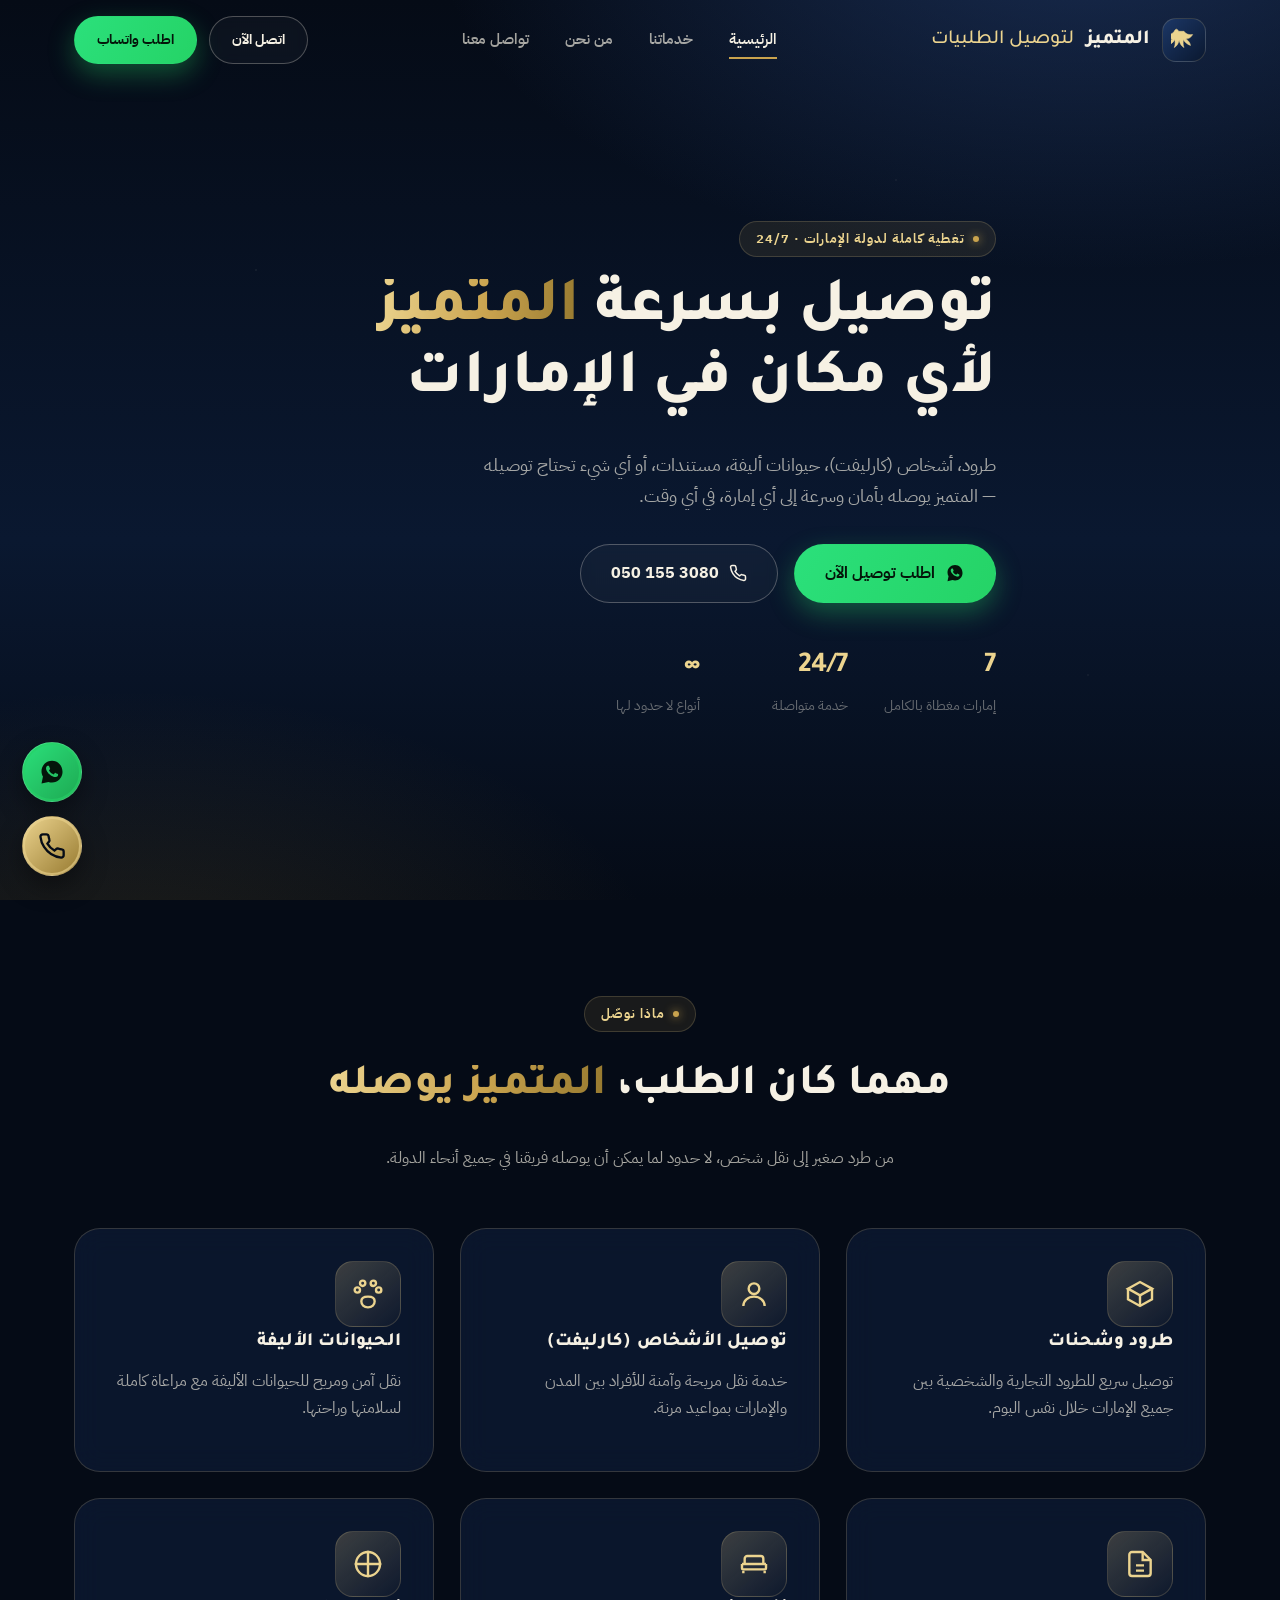
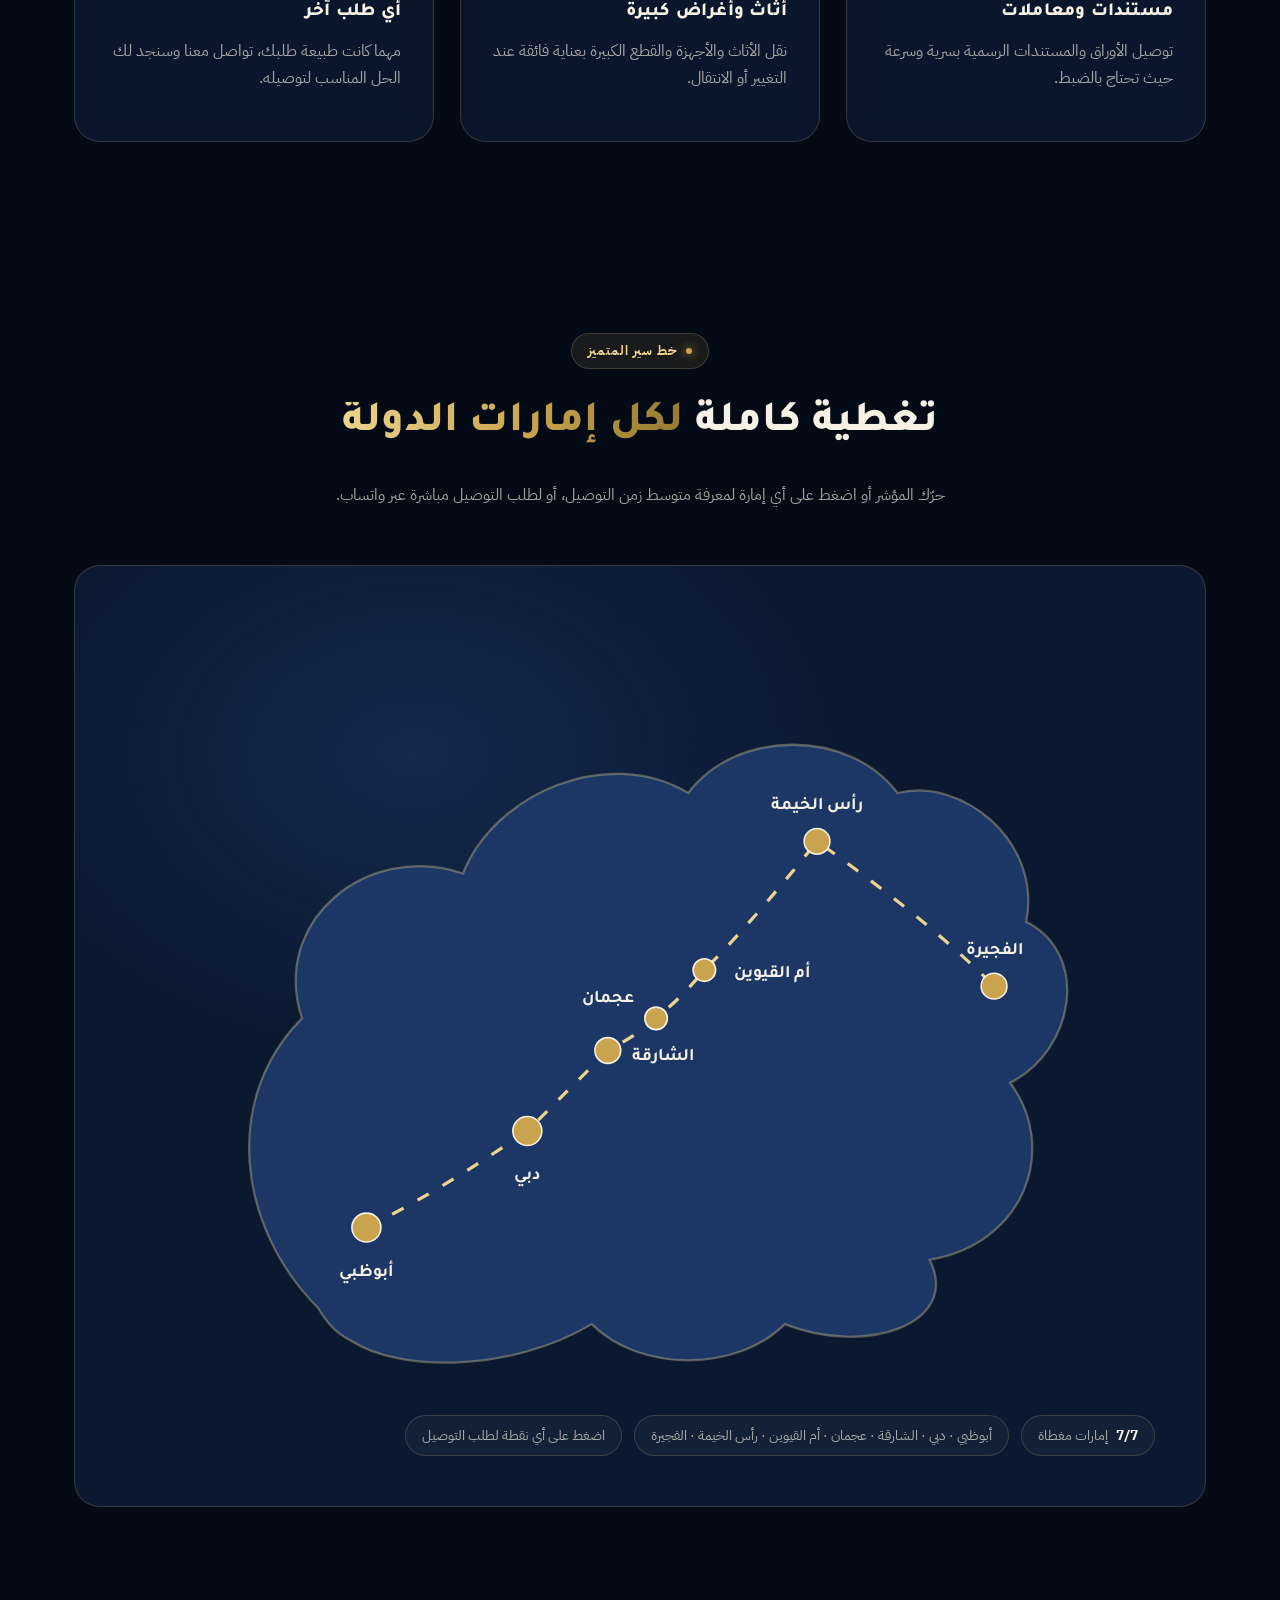
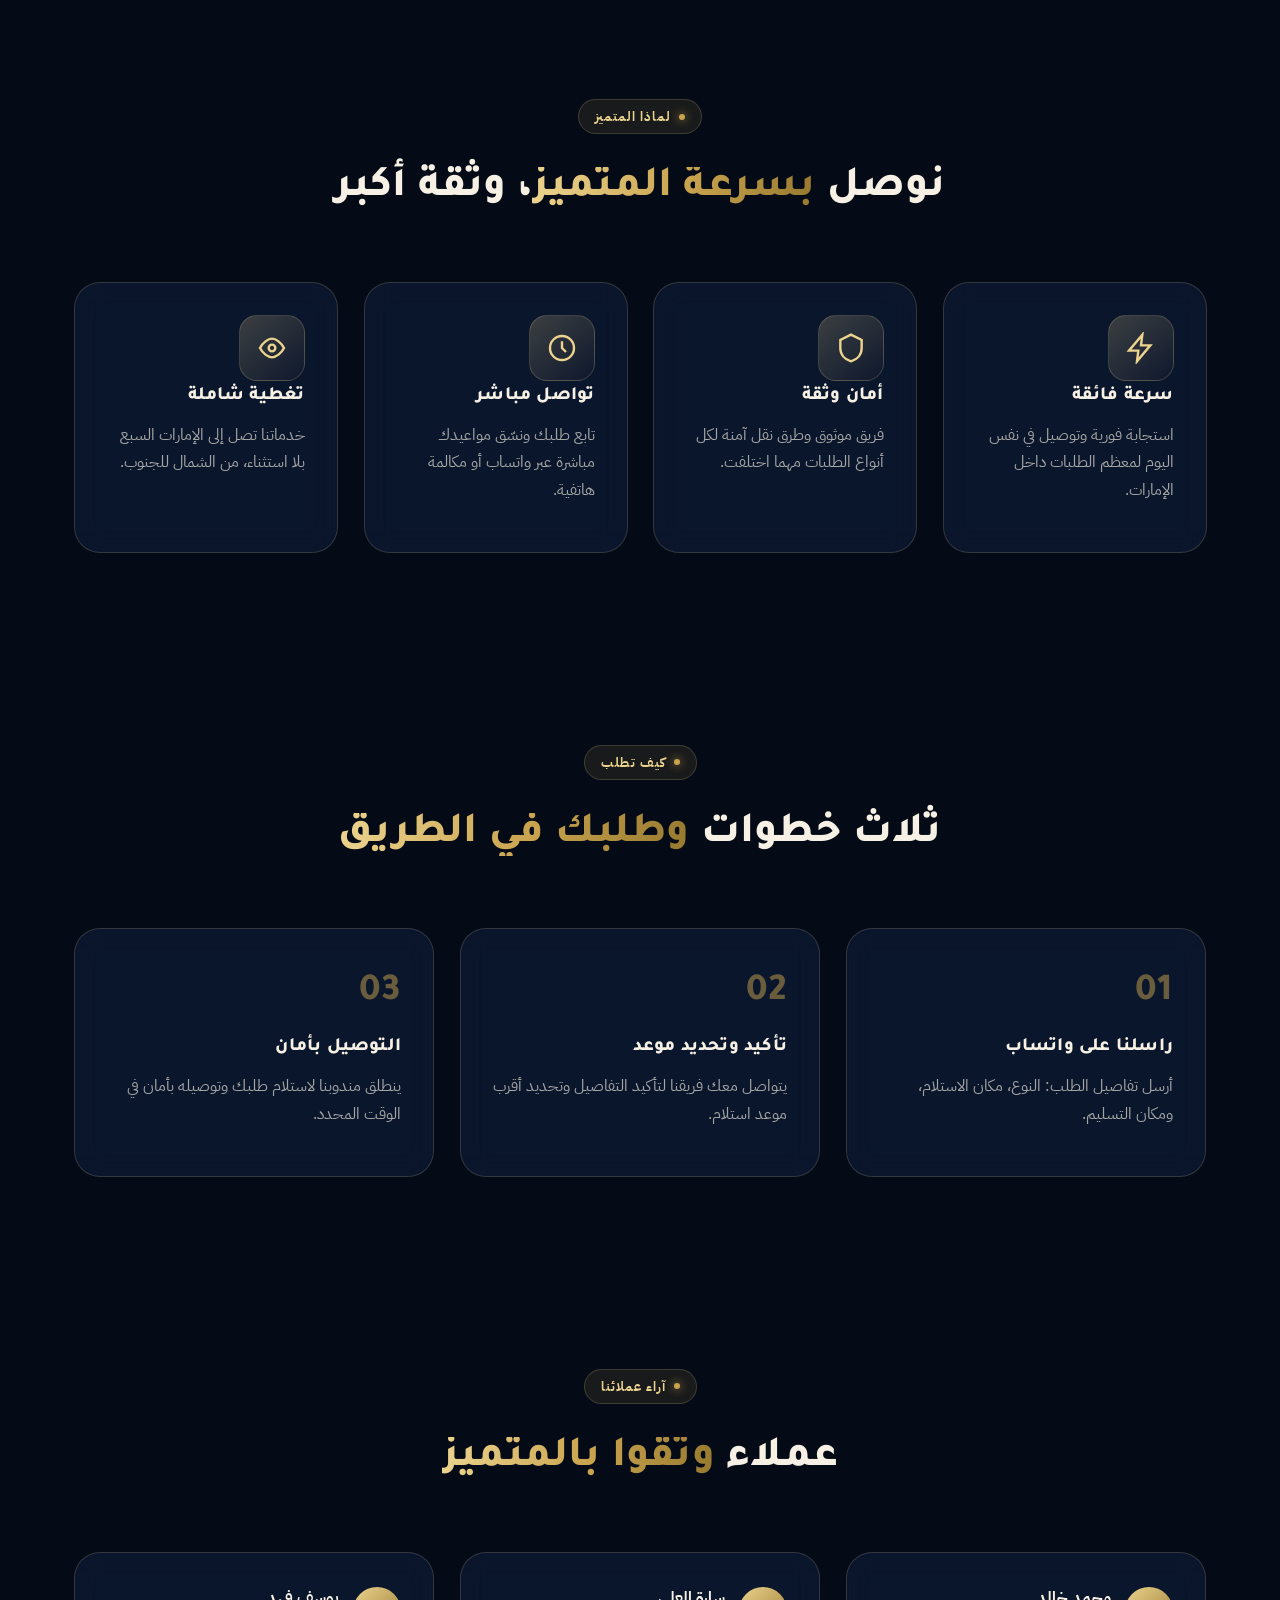
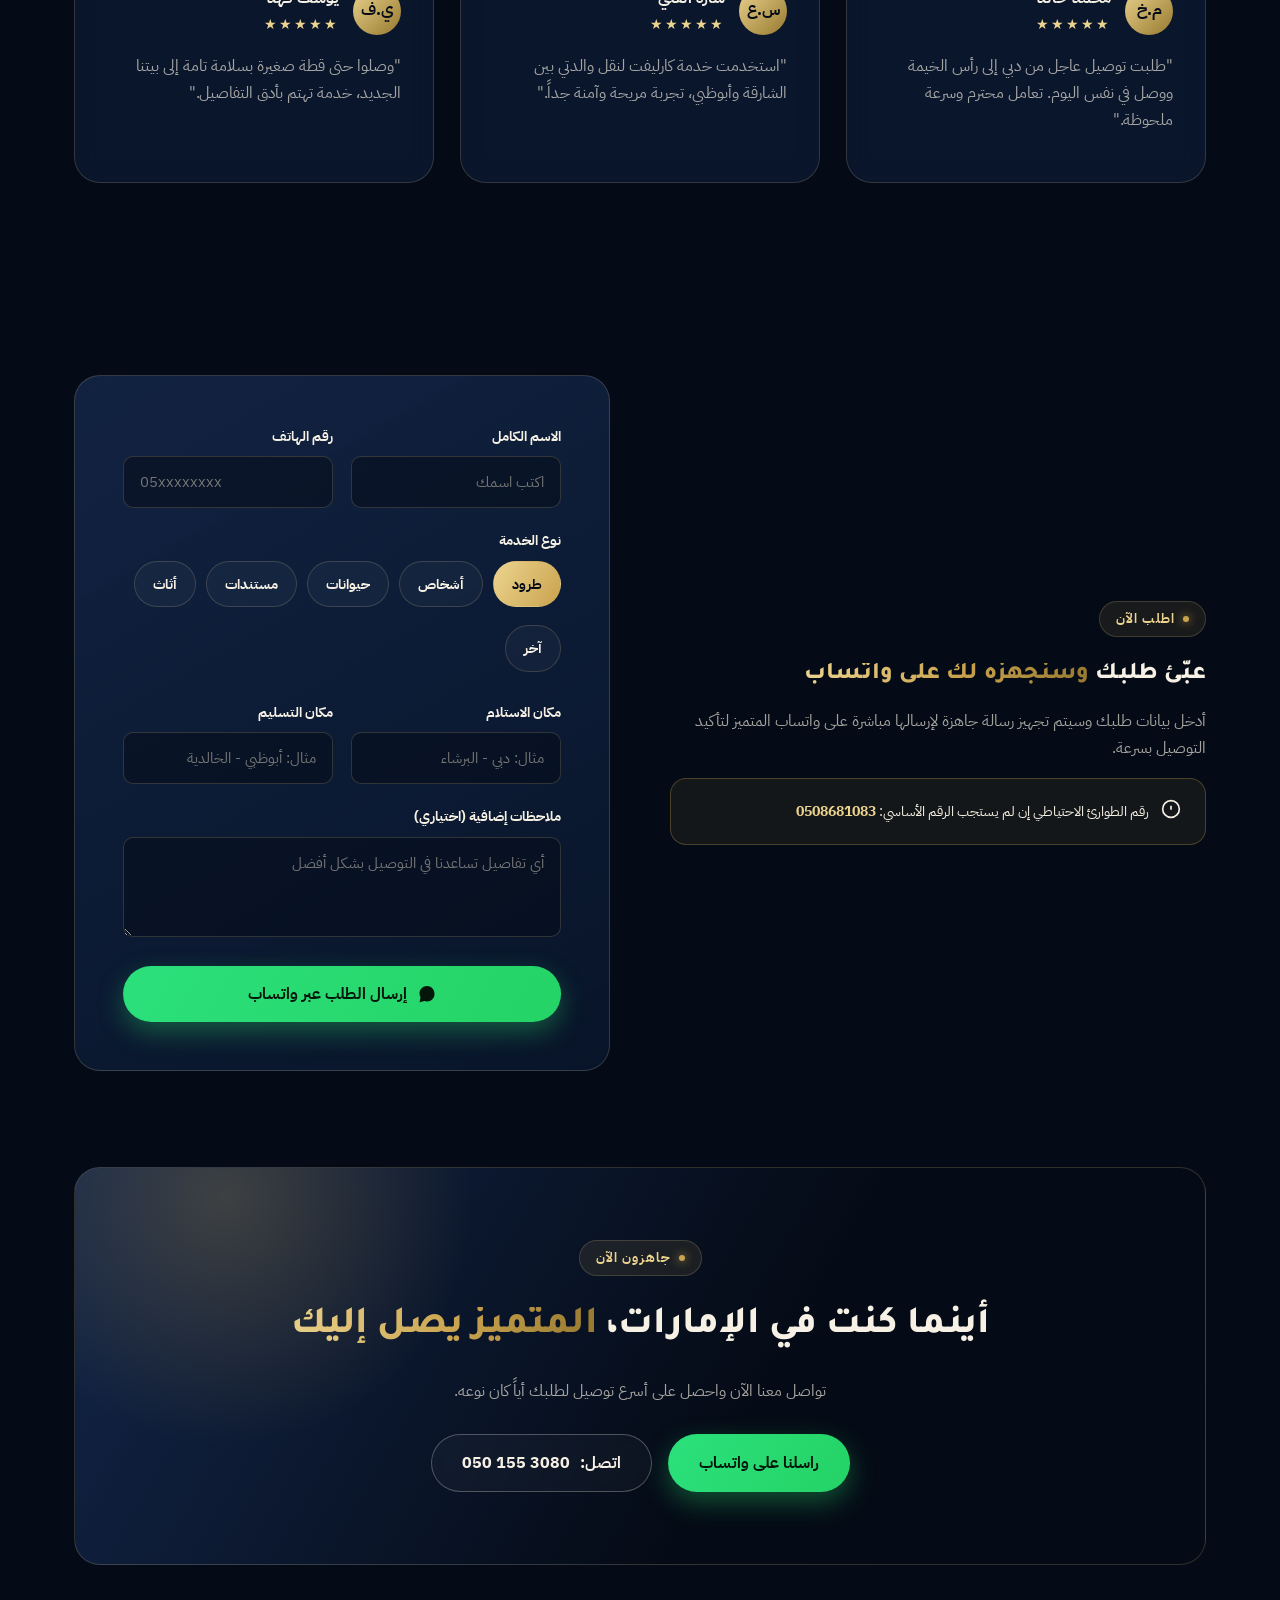
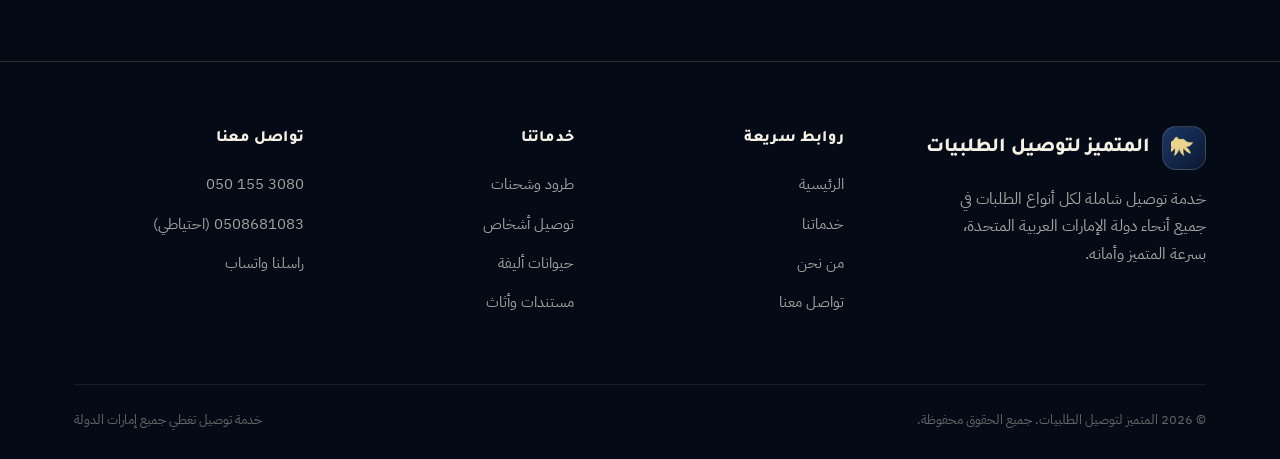
==== commit d0260146: "as" ====
--- a/index.html
+++ b/index.html
@@ -3,9 +3,9 @@
 <head>
 <meta charset="UTF-8">
 <meta name="viewport" content="width=device-width, initial-scale=1.0">
-<title>النسر لتوصيل الطلبيات | توصيل سريع في جميع أنحاء الإمارات</title>
+<title>المتميز لتوصيل الطلبيات | توصيل سريع في جميع أنحاء الإمارات</title>
  <link rel="icon" type="image/png" href="/images/logo.png" />
-<meta name="description" content="النسر لتوصيل الطلبيات — خدمة كارليفت وتوصيل طرود وأشخاص وحيوانات في جميع أنحاء دولة الإمارات العربية المتحدة، على مدار الساعة.">
+<meta name="description" content="المتميز لتوصيل الطلبيات — خدمة كارليفت وتوصيل طرود وأشخاص وحيوانات في جميع أنحاء دولة الإمارات العربية المتحدة، على مدار الساعة.">
 <link rel="preconnect" href="https://fonts.googleapis.com">
 <link href="https://fonts.googleapis.com/css2?family=Tajawal:wght@400;500;700;800;900&family=IBM+Plex+Sans+Arabic:wght@400;500;600;700&display=swap" rel="stylesheet">
 <link rel="stylesheet" href="style.css">
@@ -19,7 +19,7 @@
       <span class="brand-mark">
         <svg viewBox="0 0 48 48" fill="none"><path d="M24 8c3 5 9 7 16 6-3 6-9 8-13 8 4 2 8 6 9 12-6-2-11-6-13-11-1 5-1 10 1 15-5-3-8-8-9-14-1 6-4 11-9 14 2-5 2-10 1-15-2 5-7 9-13 11 1-6 5-10 9-12-4 0-10-2-13-8 7 1 13-1 16-6 1-2 2-4 4-4s3 2 4 4Z" fill="url(#eg)" stroke="#ecd48f" stroke-width="1"/><defs><linearGradient id="eg" x1="0" y1="0" x2="48" y2="48"><stop offset="0" stop-color="#ecd48f"/><stop offset="1" stop-color="#96792f"/></linearGradient></defs></svg>
       </span>
-      النسر <span style="color:var(--gold-300);font-weight:500;">لتوصيل الطلبيات</span>
+      المتميز <span style="color:var(--gold-300);font-weight:500;">لتوصيل الطلبيات</span>
     </a>
     <nav class="nav-links">
       <a href="index.html" class="active">الرئيسية</a>
@@ -29,7 +29,7 @@
     </nav>
     <div class="nav-cta">
       <a class="btn btn-outline" href="tel:0501553080">اتصل الآن</a>
-      <a class="btn btn-whatsapp" href="#" onclick="NESR_openWhatsApp(NESR_PRIMARY_PHONE,'مرحباً، أريد طلب خدمة توصيل من النسر.');return false;">اطلب واتساب</a>
+      <a class="btn btn-whatsapp" href="#" onclick="NESR_openWhatsApp(NESR_PRIMARY_PHONE,'مرحباً، أريد طلب خدمة توصيل من المتميز.');return false;">اطلب واتساب</a>
     </div>
     <button class="burger" aria-label="القائمة"><span></span><span></span><span></span></button>
   </div>
@@ -48,10 +48,10 @@
   <div class="container hero-grid">
     <div class="hero-copy">
       <span class="eyebrow">تغطية كاملة لدولة الإمارات · 24/7</span>
-      <h1>توصيل بسرعة <span class="gold-text">النسر</span><br>لأي مكان في الإمارات</h1>
-      <p class="lead">طرود، أشخاص (كارليفت)، حيوانات أليفة، مستندات، أو أي شيء تحتاج توصيله — النسر يوصله بأمان وسرعة إلى أي إمارة، في أي وقت.</p>
+      <h1>توصيل بسرعة <span class="gold-text">المتميز</span><br>لأي مكان في الإمارات</h1>
+      <p class="lead">طرود، أشخاص (كارليفت)، حيوانات أليفة، مستندات، أو أي شيء تحتاج توصيله — المتميز يوصله بأمان وسرعة إلى أي إمارة، في أي وقت.</p>
       <div class="hero-cta">
-        <a class="btn btn-whatsapp" href="#" onclick="NESR_openWhatsApp(NESR_PRIMARY_PHONE,'مرحباً، أريد طلب توصيل من النسر.');return false;">
+        <a class="btn btn-whatsapp" href="#" onclick="NESR_openWhatsApp(NESR_PRIMARY_PHONE,'مرحباً، أريد طلب توصيل من المتميز.');return false;">
           <svg viewBox="0 0 32 32" width="20" height="20" fill="currentColor"><path d="M16.02 3C9.4 3 4 8.4 4 15.02c0 2.27.62 4.4 1.7 6.23L4 29l7.94-1.66a12 12 0 0 0 4.08.72c6.62 0 12.02-5.4 12.02-12.02C28.04 8.4 22.64 3 16.02 3zm7.05 17.02c-.3.85-1.72 1.63-2.38 1.72-.6.09-1.36.13-2.2-.14-.5-.16-1.15-.37-1.98-.72-3.48-1.5-5.75-5.01-5.93-5.24-.17-.24-1.4-1.87-1.4-3.57 0-1.7.9-2.53 1.21-2.87.3-.34.67-.42.9-.42.22 0 .45 0 .64.01.2.01.48-.08.75.57.3.7.99 2.42 1.08 2.6.09.17.15.38.03.61-.12.24-.18.38-.36.58-.17.2-.37.45-.53.6-.17.17-.36.36-.15.7.2.34.9 1.5 1.95 2.44 1.34 1.2 2.47 1.57 2.82 1.75.34.17.54.15.74-.08.2-.24.85-.98 1.08-1.32.22-.34.44-.28.74-.17.3.11 1.9.9 2.23 1.06.32.17.54.25.62.38.08.15.08.83-.22 1.68z"/></svg>
           اطلب توصيل الآن
         </a>
@@ -74,7 +74,7 @@
   <div class="container">
     <div class="section-head center reveal">
       <span class="eyebrow">ماذا نوصّل</span>
-      <h2>مهما كان الطلب، <span class="gold-text">النسر يوصله</span></h2>
+      <h2>مهما كان الطلب، <span class="gold-text">المتميز يوصله</span></h2>
       <p>من طرد صغير إلى نقل شخص، لا حدود لما يمكن أن يوصله فريقنا في جميع أنحاء الدولة.</p>
     </div>
     <div class="grid grid-3">
@@ -116,7 +116,7 @@
 <section class="section">
   <div class="container">
     <div class="section-head center reveal">
-      <span class="eyebrow">خط سير النسر</span>
+      <span class="eyebrow">خط سير المتميز</span>
       <h2>تغطية كاملة <span class="gold-text">لكل إمارات الدولة</span></h2>
       <p>حرّك المؤشر أو اضغط على أي إمارة لمعرفة متوسط زمن التوصيل، أو لطلب التوصيل مباشرة عبر واتساب.</p>
     </div>
@@ -168,8 +168,8 @@
 <section class="section">
   <div class="container">
     <div class="section-head center reveal">
-      <span class="eyebrow">لماذا النسر</span>
-      <h2>نوصل <span class="gold-text">بسرعة النسر</span>، وثقة أكبر</h2>
+      <span class="eyebrow">لماذا المتميز</span>
+      <h2>نوصل <span class="gold-text">بسرعة المتميز</span>، وثقة أكبر</h2>
     </div>
     <div class="grid grid-4">
       <div class="tilt-card reveal">
@@ -228,7 +228,7 @@
   <div class="container">
     <div class="section-head center reveal">
       <span class="eyebrow">آراء عملائنا</span>
-      <h2>عملاء <span class="gold-text">وثقوا بالنسر</span></h2>
+      <h2>عملاء <span class="gold-text">وثقوا بالمتميز</span></h2>
     </div>
     <div class="grid grid-3">
       <div class="tilt-card testi-card reveal">
@@ -254,7 +254,7 @@
       <div class="reveal">
         <span class="eyebrow">اطلب الآن</span>
         <h2>عبّئ طلبك <span class="gold-text">وسنجهزه لك على واتساب</span></h2>
-        <p>أدخل بيانات طلبك وسيتم تجهيز رسالة جاهزة لإرسالها مباشرة على واتساب النسر لتأكيد التوصيل بسرعة.</p>
+        <p>أدخل بيانات طلبك وسيتم تجهيز رسالة جاهزة لإرسالها مباشرة على واتساب المتميز لتأكيد التوصيل بسرعة.</p>
         <div class="note-box">
           <svg width="20" height="20" viewBox="0 0 24 24" fill="none" stroke="currentColor" stroke-width="2" style="flex-shrink:0;"><circle cx="12" cy="12" r="10"/><path d="M12 8v5M12 16h.01"/></svg>
           <span>رقم الطوارئ الاحتياطي إن لم يستجب الرقم الأساسي: <b style="color:var(--gold-300);"><span class="ltr-num">0508681083</span></b></span>
@@ -310,10 +310,10 @@
   <div class="container">
     <div class="cta-banner reveal">
       <span class="eyebrow">جاهزون الآن</span>
-      <h2>أينما كنت في الإمارات، <span class="gold-text">النسر يصل إليك</span></h2>
+      <h2>أينما كنت في الإمارات، <span class="gold-text">المتميز يصل إليك</span></h2>
       <p style="max-width:520px;margin-inline:auto;">تواصل معنا الآن واحصل على أسرع توصيل لطلبك أياً كان نوعه.</p>
       <div class="cta-actions">
-        <a class="btn btn-whatsapp" href="#" onclick="NESR_openWhatsApp(NESR_PRIMARY_PHONE,'مرحباً، أريد طلب توصيل من النسر.');return false;">راسلنا على واتساب</a>
+        <a class="btn btn-whatsapp" href="#" onclick="NESR_openWhatsApp(NESR_PRIMARY_PHONE,'مرحباً، أريد طلب توصيل من المتميز.');return false;">راسلنا على واتساب</a>
         <a class="btn btn-outline" href="tel:0501553080">اتصل: <span class="ltr-num">050 155 3080</span></a>
       </div>
     </div>
@@ -329,9 +329,9 @@
           <span class="brand-mark">
             <svg viewBox="0 0 48 48" fill="none"><path d="M24 8c3 5 9 7 16 6-3 6-9 8-13 8 4 2 8 6 9 12-6-2-11-6-13-11-1 5-1 10 1 15-5-3-8-8-9-14-1 6-4 11-9 14 2-5 2-10 1-15-2 5-7 9-13 11 1-6 5-10 9-12-4 0-10-2-13-8 7 1 13-1 16-6 1-2 2-4 4-4s3 2 4 4Z" fill="url(#egf)" stroke="#ecd48f" stroke-width="1"/><defs><linearGradient id="egf" x1="0" y1="0" x2="48" y2="48"><stop offset="0" stop-color="#ecd48f"/><stop offset="1" stop-color="#96792f"/></linearGradient></defs></svg>
           </span>
-          النسر لتوصيل الطلبيات
-        </div>
-        <p style="max-width:280px;">خدمة توصيل شاملة لكل أنواع الطلبات في جميع أنحاء دولة الإمارات العربية المتحدة، بسرعة النسر وأمانه.</p>
+          المتميز لتوصيل الطلبيات
+        </div>
+        <p style="max-width:280px;">خدمة توصيل شاملة لكل أنواع الطلبات في جميع أنحاء دولة الإمارات العربية المتحدة، بسرعة المتميز وأمانه.</p>
       </div>
       <div>
         <h4>روابط سريعة</h4>
@@ -356,12 +356,12 @@
         <ul>
           <li><a href="tel:0501553080"><span class="ltr-num">050 155 3080</span></a></li>
           <li><a href="tel:0508681083"><span class="ltr-num">0508681083</span> (احتياطي)</a></li>
-          <li><a href="#" onclick="NESR_openWhatsApp(NESR_PRIMARY_PHONE,'مرحباً، أريد الاستفسار عن خدمات النسر.');return false;">راسلنا واتساب</a></li>
+          <li><a href="#" onclick="NESR_openWhatsApp(NESR_PRIMARY_PHONE,'مرحباً، أريد الاستفسار عن خدمات المتميز.');return false;">راسلنا واتساب</a></li>
         </ul>
       </div>
     </div>
     <div class="footer-bottom">
-      <span>© <span id="year"></span> النسر لتوصيل الطلبيات. جميع الحقوق محفوظة.</span>
+      <span>© <span id="year"></span> المتميز لتوصيل الطلبيات. جميع الحقوق محفوظة.</span>
       <span>خدمة توصيل تغطي جميع إمارات الدولة</span>
     </div>
   </div>
@@ -369,7 +369,7 @@
 
 <!-- ============ FLOATING BUTTONS ============ -->
 <div class="fab-stack">
-  <a class="fab fab-whatsapp" href="#" onclick="NESR_openWhatsApp(NESR_PRIMARY_PHONE,'مرحباً، أريد طلب توصيل من النسر.');return false;" aria-label="تواصل عبر واتساب">
+  <a class="fab fab-whatsapp" href="#" onclick="NESR_openWhatsApp(NESR_PRIMARY_PHONE,'مرحباً، أريد طلب توصيل من المتميز.');return false;" aria-label="تواصل عبر واتساب">
     <span class="fab-ping"></span>
     <svg viewBox="0 0 32 32" fill="#04150a"><path d="M16.02 3C9.4 3 4 8.4 4 15.02c0 2.27.62 4.4 1.7 6.23L4 29l7.94-1.66a12 12 0 0 0 4.08.72c6.62 0 12.02-5.4 12.02-12.02C28.04 8.4 22.64 3 16.02 3zm7.05 17.02c-.3.85-1.72 1.63-2.38 1.72-.6.09-1.36.13-2.2-.14-.5-.16-1.15-.37-1.98-.72-3.48-1.5-5.75-5.01-5.93-5.24-.17-.24-1.4-1.87-1.4-3.57 0-1.7.9-2.53 1.21-2.87.3-.34.67-.42.9-.42.22 0 .45 0 .64.01.2.01.48-.08.75.57.3.7.99 2.42 1.08 2.6.09.17.15.38.03.61-.12.24-.18.38-.36.58-.17.2-.37.45-.53.6-.17.17-.36.36-.15.7.2.34.9 1.5 1.95 2.44 1.34 1.2 2.47 1.57 2.82 1.75.34.17.54.15.74-.08.2-.24.85-.98 1.08-1.32.22-.34.44-.28.74-.17.3.11 1.9.9 2.23 1.06.32.17.54.25.62.38.08.15.08.83-.22 1.68z"/></svg>
     <span class="fab-label">راسلنا واتساب</span>
--- a/style.css
+++ b/style.css
@@ -1,5 +1,5 @@
 /* =========================================================
-   النسر لتوصيل الطلبيات — Design Tokens
+   المتميز لتوصيل الطلبيات — Design Tokens
    ========================================================= */
 :root{
   --navy-950:#050b16;
